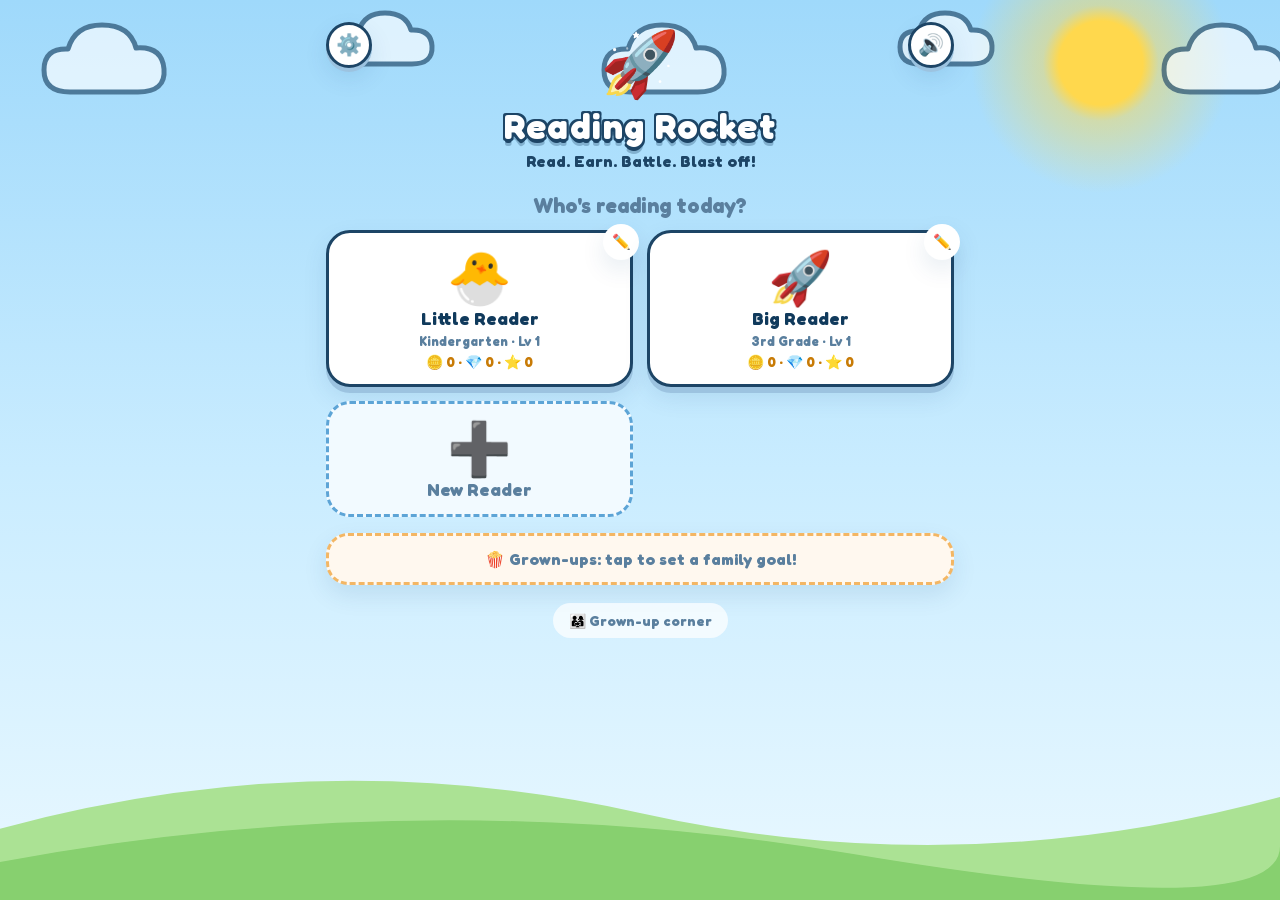
==== ios/ReadingRocket/www/index.html @ 7bce2852 "Add core functionality for user profiles, progress tracking, and service worker setup - Implemented " ====
<!doctype html>
<html lang="en">
<head>
  <meta charset="utf-8">
  <meta name="viewport" content="width=device-width, initial-scale=1, maximum-scale=1, user-scalable=no, viewport-fit=cover">
  <title>Reading Rocket — Learn to Read!</title>
  <meta name="description" content="A playful phonics game for kids: letter sounds, blending, word building, rhymes, sight words, and speed reading. Grades K–3.">
  <meta name="theme-color" content="#38bdf8">
  <link rel="manifest" href="manifest.webmanifest">
  <link rel="icon" href="icons/icon.svg" type="image/svg+xml">
  <link rel="apple-touch-icon" href="icons/apple-touch-icon.png">
  <meta name="apple-mobile-web-app-capable" content="yes">
  <meta name="mobile-web-app-capable" content="yes">
  <meta name="apple-mobile-web-app-status-bar-style" content="default">
  <meta name="apple-mobile-web-app-title" content="Reading Rocket">
  <link rel="preload" href="fonts/Fredoka.woff2" as="font" type="font/woff2" crossorigin>
  <link rel="stylesheet" href="css/styles.css">
</head>
<body>
  <div id="app"></div>
  <canvas id="confetti-canvas"></canvas>

  <script src="js/data.js"></script>
  <script src="js/audio.js"></script>
  <script src="js/confetti.js"></script>
  <script src="js/state.js"></script>
  <script src="js/progress.js"></script>
  <script src="js/games.js"></script>
  <script src="js/adventure.js"></script>
  <script src="js/app.js"></script>
</body>
</html>
---- ios/ReadingRocket/www/css/styles.css ----
/* Reading Rocket — playful, big-touch-target styles for little hands. */

:root {
  --sky: #38bdf8;
  --sky-soft: #e0f2fe;
  --ink: #103a5c;
  --ink-soft: #5a7f9e;
  --card: #ffffff;
  --amber: #f59e0b;
  --amber-deep: #c87b06;
  --good: #22c55e;
  --good-deep: #15803d;
  --bad: #ef4444;
  --line: #d6e9f8;
  --shadow: 0 10px 24px rgba(2, 72, 122, 0.10);
}

* { box-sizing: border-box; -webkit-tap-highlight-color: transparent; }
html, body { margin: 0; min-height: 100%; }

body {
  font-family: ui-rounded, "SF Pro Rounded", "Trebuchet MS", "Comic Sans MS", system-ui, sans-serif;
  color: var(--ink);
  background:
    radial-gradient(1100px 480px at 85% -10%, #fff3c4 0%, transparent 55%),
    radial-gradient(900px 420px at -10% 110%, #dbeafe 0%, transparent 55%),
    linear-gradient(#c2e8fd, #ecf8ff 55%, #f8fdff);
  background-attachment: fixed;
  touch-action: manipulation;
  user-select: none;
  -webkit-user-select: none;
}

#app {
  max-width: 660px;
  margin: 0 auto;
  padding: 16px 16px calc(28px + env(safe-area-inset-bottom));
  min-height: 100dvh;
}

#confetti-canvas {
  position: fixed;
  inset: 0;
  width: 100vw;
  height: 100vh;
  pointer-events: none;
  z-index: 40;
}

.screen { animation: rise 0.35s ease both; }
@keyframes rise { from { opacity: 0; transform: translateY(14px); } to { opacity: 1; transform: none; } }

h1 { font-size: 30px; margin: 8px 0; }
h2 { font-size: 21px; margin: 10px 0; }

/* ---------- Buttons ---------- */
.btn {
  display: inline-flex;
  align-items: center;
  justify-content: center;
  gap: 8px;
  border: 0;
  cursor: pointer;
  font: inherit;
  font-weight: 800;
  color: #fff;
  background: var(--amber);
  border-radius: 20px;
  padding: 13px 22px;
  font-size: 19px;
  box-shadow: 0 5px 0 var(--amber-deep), var(--shadow);
  transition: transform 0.06s, box-shadow 0.06s;
}
.btn:active { transform: translateY(4px); box-shadow: 0 1px 0 var(--amber-deep); }
.btn.ghost { background: #fff; color: var(--ink); box-shadow: 0 5px 0 #c7ddef, var(--shadow); }
.btn.ghost:active { box-shadow: 0 1px 0 #c7ddef; }
.btn.good { background: var(--good); box-shadow: 0 5px 0 var(--good-deep), var(--shadow); }
.btn.good:active { box-shadow: 0 1px 0 var(--good-deep); }
.btn.danger { background: var(--bad); box-shadow: 0 5px 0 #b91c1c, var(--shadow); }
.btn.big { font-size: 23px; padding: 17px 28px; border-radius: 26px; }

.iconbtn {
  border: 0;
  cursor: pointer;
  width: 46px;
  height: 46px;
  border-radius: 50%;
  background: #fff;
  font-size: 21px;
  font-weight: 800;
  color: var(--ink);
  box-shadow: 0 4px 0 #c7ddef, var(--shadow);
  flex: none;
}
.iconbtn:active { transform: translateY(3px); box-shadow: 0 1px 0 #c7ddef; }

/* ---------- Home ---------- */
.apphead { text-align: center; position: relative; padding-top: 8px; }
/* decorative only — the animation's transform paints it above the corner
   buttons, so it must never swallow their taps */
.apphead .logo { font-size: 64px; animation: floaty 3s ease-in-out infinite; pointer-events: none; }
.apphead h1 { margin: 2px 0 0; font-size: 36px; letter-spacing: 0.5px; }
.apphead .tagline { margin: 4px 0 0; color: var(--ink-soft); font-weight: 700; }
.apphead .iconbtn { position: absolute; top: 6px; right: 0; z-index: 1; }
@keyframes floaty { 0%, 100% { transform: translateY(0) rotate(-4deg); } 50% { transform: translateY(-10px) rotate(4deg); } }

.sectiontitle { text-align: center; margin-top: 22px; color: var(--ink-soft); }

.profilegrid { display: grid; grid-template-columns: repeat(2, 1fr); gap: 14px; margin-top: 12px; }
.profilecard { position: relative; }
.profilemain {
  width: 100%;
  border: 0;
  cursor: pointer;
  font: inherit;
  color: var(--ink);
  background: var(--card);
  border-radius: 24px;
  padding: 18px 12px 14px;
  display: flex;
  flex-direction: column;
  align-items: center;
  gap: 4px;
  box-shadow: 0 6px 0 #cde4f5, var(--shadow);
  transition: transform 0.06s;
}
.profilemain:active { transform: translateY(4px); box-shadow: 0 2px 0 #cde4f5; }
.profilecard.add .profilemain { background: #f2faff; border: 3px dashed #9fd3f4; box-shadow: none; color: var(--ink-soft); }
.pavatar { font-size: 52px; line-height: 1; }
.pavatar.small { font-size: 36px; }
.pname { font-weight: 800; font-size: 18px; }
.pgrade { font-size: 13px; color: var(--ink-soft); font-weight: 700; }
.pstars { font-size: 14px; font-weight: 800; color: var(--amber-deep); }
.pstars.small { font-size: 13px; }
.editbtn {
  position: absolute;
  top: -6px;
  right: -6px;
  border: 0;
  width: 36px;
  height: 36px;
  border-radius: 50%;
  background: #fff;
  cursor: pointer;
  font-size: 15px;
  box-shadow: var(--shadow);
}

/* ---------- Player home ---------- */
.playerbar { display: flex; align-items: center; gap: 12px; }
.playerid { flex: 1; display: flex; align-items: center; gap: 10px; }
.playerid .pname { font-size: 20px; }

.gradepick { display: flex; gap: 8px; justify-content: center; margin: 16px 0 6px; flex-wrap: wrap; }
.gradepill {
  border: 0;
  cursor: pointer;
  font: inherit;
  font-weight: 800;
  padding: 9px 18px;
  border-radius: 999px;
  background: #fff;
  color: var(--ink-soft);
  box-shadow: 0 3px 0 #cde4f5;
}
.gradepill.on { background: var(--ink); color: #fff; box-shadow: 0 3px 0 #06243d; }

.gamegrid { display: grid; grid-template-columns: repeat(2, 1fr); gap: 13px; margin-top: 14px; }
.gamecard {
  border: 0;
  cursor: pointer;
  font: inherit;
  color: var(--ink);
  background: var(--card);
  border-radius: 22px;
  padding: 16px 10px 12px;
  display: flex;
  flex-direction: column;
  align-items: center;
  gap: 3px;
  box-shadow: 0 6px 0 #cde4f5, var(--shadow);
  transition: transform 0.06s;
}
.gamecard:active { transform: translateY(4px); box-shadow: 0 2px 0 #cde4f5; }
.gicon { font-size: 42px; line-height: 1.1; }
.gtitle { font-weight: 800; font-size: 17px; }
.gdesc { font-size: 12.5px; color: var(--ink-soft); font-weight: 600; }
.mini-stars { font-size: 15px; letter-spacing: 2px; margin-top: 2px; }
.mini-star { color: #d8e7f3; }
.mini-star.on { color: var(--amber); }

.tiprow { display: flex; gap: 10px; align-items: flex-end; margin-top: 20px; }
.owl { font-size: 40px; animation: floaty 4s ease-in-out infinite; }
.bubble {
  background: #fff;
  border-radius: 16px;
  border-bottom-left-radius: 4px;
  padding: 10px 14px;
  box-shadow: var(--shadow);
  font-size: 14px;
  color: var(--ink-soft);
  font-weight: 600;
}
.bubble b { color: var(--ink); }

/* ---------- Game chrome ---------- */
.gamebar { display: flex; align-items: center; gap: 12px; margin-bottom: 8px; }
.gametitle { font-weight: 800; font-size: 19px; flex: 1; }
.dots { display: flex; gap: 5px; }
.dot { width: 11px; height: 11px; border-radius: 50%; background: #c9e5f9; transition: all 0.2s; }
.dot.now { outline: 3px solid #ffd66e; outline-offset: 1px; }
.dot.on { background: var(--amber); transform: scale(1.15); }

.gamearea { padding-top: 6px; }

.prompt { text-align: center; }
.prompt h2 { color: var(--ink); }
.speaker, .bigpic {
  border: 0;
  cursor: pointer;
  background: #fff;
  border-radius: 28px;
  box-shadow: 0 6px 0 #cde4f5, var(--shadow);
  padding: 14px 26px;
  font-size: 56px;
  line-height: 1.15;
  margin-top: 6px;
}
.speaker:active, .bigpic:active { transform: translateY(4px); box-shadow: 0 2px 0 #cde4f5; }
.bigpic { font-size: 76px; }
.promptword { font-size: 26px; font-weight: 800; margin-top: 6px; }

/* tiles */
.tiles { display: flex; gap: 10px; justify-content: center; flex-wrap: wrap; margin: 14px 0; }
.tile {
  border: 0;
  cursor: pointer;
  font: inherit;
  font-weight: 800;
  font-size: 32px;
  color: var(--ink);
  min-width: 64px;
  padding: 12px 14px;
  background: #fff;
  border-radius: 18px;
  box-shadow: 0 6px 0 #cde4f5, var(--shadow);
  transition: transform 0.08s, background 0.15s;
  text-transform: lowercase;
}
.tile:active { transform: translateY(4px); box-shadow: 0 2px 0 #cde4f5; }
.tile.lit { background: #fde68a; transform: scale(1.1); }
.tile.used { opacity: 0.25; }
.tile.wrong { animation: shake 0.4s; background: #fee2e2; }

/* answer choices */
.choices { display: grid; gap: 13px; margin-top: 16px; }
.choices.letters { grid-template-columns: repeat(3, 1fr); }
.choices.pics { grid-template-columns: repeat(3, 1fr); }
.choice {
  border: 0;
  cursor: pointer;
  font: inherit;
  color: var(--ink);
  background: #fff;
  border-radius: 22px;
  padding: 16px 8px;
  box-shadow: 0 6px 0 #cde4f5, var(--shadow);
  transition: transform 0.07s;
  display: flex;
  flex-direction: column;
  align-items: center;
  gap: 4px;
}
.choice:active { transform: translateY(4px); box-shadow: 0 2px 0 #cde4f5; }
.choice.letter { font-size: 38px; font-weight: 800; }
.choice.letter small { font-size: 20px; color: var(--ink-soft); font-weight: 700; }
.choice.pic { font-size: 58px; line-height: 1.1; }
.choice .pemoji { font-size: 52px; line-height: 1.1; }
.choice .plabel { font-size: 17px; font-weight: 800; }
.choice.correct { background: #dcfce7; outline: 4px solid var(--good); animation: pip 0.45s; }
.choice.wrong { animation: shake 0.4s; background: #fee2e2; opacity: 0.6; }
@keyframes shake { 0%, 100% { transform: translateX(0); } 25% { transform: translateX(-7px); } 75% { transform: translateX(7px); } }
@keyframes pip { 0% { transform: scale(1); } 40% { transform: scale(1.12); } 100% { transform: scale(1); } }

.reveal {
  text-align: center;
  font-size: 40px;
  font-weight: 800;
  letter-spacing: 3px;
  margin-top: 14px;
  color: var(--good-deep);
  animation: pip 0.5s;
}

/* word builder slots */
.slots { display: flex; gap: 10px; justify-content: center; flex-wrap: wrap; margin-top: 14px; }
.slot {
  min-width: 62px;
  height: 68px;
  padding: 0 8px;
  border: 3px dashed #93c5fd;
  border-radius: 16px;
  background: rgba(255, 255, 255, 0.6);
  display: flex;
  align-items: center;
  justify-content: center;
  font-size: 30px;
  font-weight: 800;
  text-transform: lowercase;
}
.slot.filled { border-style: solid; border-color: var(--good); background: #dcfce7; animation: pip 0.3s; }
.tiles.bank { margin-top: 22px; }

/* intro + speed reader */
.card.intro {
  background: #fff;
  border-radius: 26px;
  box-shadow: var(--shadow);
  text-align: center;
  padding: 26px 18px;
  margin-top: 10px;
}
.intro-emoji { font-size: 64px; }
.card.intro p { color: var(--ink-soft); font-weight: 600; margin: 8px 0; }
.introbtns { display: flex; flex-direction: column; gap: 12px; margin-top: 16px; align-items: center; }

.speedtop { display: flex; align-items: center; gap: 12px; justify-content: center; margin: 6px 0 10px; }
.clock, .timeleft { font-weight: 800; font-size: 22px; color: var(--ink-soft); min-width: 52px; }
.scorenum { font-weight: 800; font-size: 20px; color: var(--amber-deep); }
.timebar { flex: 1; max-width: 280px; height: 12px; background: #dbeefc; border-radius: 999px; overflow: hidden; }
.timebar i { display: block; height: 100%; background: linear-gradient(90deg, var(--good), #86efac); border-radius: 999px; transition: width 0.2s linear; }
.muted { color: var(--ink-soft); font-weight: 700; }

.flashcard {
  background: #fff;
  border-radius: 26px;
  box-shadow: var(--shadow);
  min-height: 180px;
  display: flex;
  align-items: center;
  justify-content: center;
  text-align: center;
  padding: 24px 20px;
  font-weight: 800;
  margin: 0 auto;
}
.flashcard.words { font-size: 58px; letter-spacing: 1px; }
.flashcard.sentences { font-size: 30px; line-height: 1.45; }
.flashcard.tappable { border: 0; cursor: pointer; font-family: inherit; color: var(--ink); width: 100%; }
.speedbtns { display: flex; gap: 12px; justify-content: center; margin-top: 20px; flex-wrap: wrap; }

/* ---------- Results ---------- */
.results { text-align: center; padding-top: 30px; }
.starsbig { font-size: 74px; letter-spacing: 6px; }
.star { color: #d8e7f3; display: inline-block; }
.star.earn { color: var(--amber); animation: starpop 0.6s both; }
@keyframes starpop {
  0% { transform: scale(0) rotate(-40deg); }
  60% { transform: scale(1.35) rotate(8deg); }
  100% { transform: scale(1) rotate(0); }
}
.resline { color: var(--ink-soft); font-weight: 700; font-size: 17px; margin: 6px 0; }
.wpm { font-size: 34px; font-weight: 800; color: var(--good-deep); margin: 10px 0; }
.wpm small { font-size: 16px; color: var(--ink-soft); }
.trickyrow { display: flex; gap: 8px; flex-wrap: wrap; justify-content: center; margin-top: 8px; }
.trickyword {
  border: 0;
  cursor: pointer;
  font: inherit;
  font-weight: 800;
  background: #fff;
  color: var(--ink);
  border-radius: 999px;
  padding: 9px 16px;
  box-shadow: 0 3px 0 #cde4f5, var(--shadow);
}
.resbtns { display: flex; flex-direction: column; gap: 12px; align-items: center; margin-top: 26px; }

/* ---------- Modal ---------- */
.overlay {
  position: fixed;
  inset: 0;
  background: rgba(8, 47, 73, 0.45);
  display: flex;
  align-items: center;
  justify-content: center;
  z-index: 50;
  padding: 16px;
}
.modal {
  background: #fff;
  border-radius: 26px;
  padding: 22px;
  max-width: 430px;
  width: 100%;
  max-height: 88dvh;
  overflow-y: auto;
  box-shadow: 0 24px 60px rgba(2, 40, 70, 0.35);
}
.modal h2 { margin-top: 0; }
.mlabel { display: block; font-weight: 800; font-size: 14px; color: var(--ink-soft); margin: 14px 0 6px; }
.minput {
  width: 100%;
  font: inherit;
  font-weight: 700;
  font-size: 19px;
  padding: 12px 14px;
  border: 3px solid var(--line);
  border-radius: 16px;
  outline: none;
  color: var(--ink);
}
.minput:focus { border-color: var(--sky); }
.avatargrid { display: grid; grid-template-columns: repeat(8, 1fr); gap: 6px; }
.avatarbtn {
  border: 0;
  cursor: pointer;
  background: #f1f8fe;
  font-size: 24px;
  border-radius: 12px;
  padding: 6px 0;
  border: 3px solid transparent;
}
.avatarbtn.on { border-color: var(--amber); background: #fff7e0; }
.modalgrades { justify-content: flex-start; }
.modalgrades .gradepill { font-size: 14px; padding: 8px 12px; }
.modalbtns { display: flex; gap: 10px; margin-top: 20px; flex-wrap: wrap; }

/* ============================================================
   ADVENTURE: coins, hero, shop, map, boss battles
   ============================================================ */

.coinpill {
  font-weight: 800;
  font-size: 17px;
  background: #fff7e0;
  border: 2px solid #fcd34d;
  color: var(--amber-deep);
  border-radius: 999px;
  padding: 7px 13px;
  white-space: nowrap;
}
.coinwin { font-size: 30px; font-weight: 800; color: var(--amber-deep); margin: 8px 0; animation: pip 0.5s; }
.shake { animation: shake 0.4s; }

.pillrow { display: inline-flex; gap: 6px; }
.coinpill.gem { background: #f3e8ff; border-color: #c4b5fd; color: #7c3aed; }
.gemwin { font-size: 26px; font-weight: 800; color: #7c3aed; animation: pip 0.5s; }
.gemhint { color: #8b5cf6; font-weight: 700; font-size: 14px; margin: 2px 0; }
.streakline { color: #ea580c; font-weight: 800; font-size: 17px; margin: 4px 0; }

.shopcard.legendary {
  background: linear-gradient(160deg, #faf5ff, #ede9fe);
  border: 3px solid #c4b5fd;
}
.shopcard.legendary .shopstat { color: #7c3aed; }
.btn.gembtn { background: #8b5cf6; box-shadow: 0 5px 0 #6d28d9, var(--shadow); }
.btn.gembtn:active { box-shadow: 0 1px 0 #6d28d9; }

.battlefield.quake { animation: quake 0.45s; }
@keyframes quake {
  0%, 100% { transform: translate(0, 0) rotate(0); }
  20% { transform: translate(-7px, 3px) rotate(-1deg); }
  40% { transform: translate(6px, -4px) rotate(1deg); }
  60% { transform: translate(-5px, 2px) rotate(-0.6deg); }
  80% { transform: translate(4px, -2px) rotate(0.6deg); }
}

.apphead .settingsbtn { position: absolute; top: 6px; left: 0; right: auto; }
.vselect { appearance: auto; -webkit-appearance: menulist; }
.settip { margin-top: 14px; font-size: 13px; }
.trybtn { margin-top: 12px; }

/* hero card */
.herocard {
  display: flex;
  align-items: center;
  gap: 12px;
  background: var(--card);
  border-radius: 22px;
  padding: 12px 14px;
  margin-top: 14px;
  box-shadow: 0 6px 0 #cde4f5, var(--shadow);
}
.heroemoji { font-size: 52px; line-height: 1; }
.heromid { flex: 1; min-width: 0; }
.herostats { font-weight: 800; font-size: 15px; }
.herogear { display: flex; flex-wrap: wrap; gap: 5px; margin-top: 5px; }
.gearchip {
  font-size: 12px;
  font-weight: 700;
  background: var(--sky-soft);
  color: var(--ink);
  border-radius: 999px;
  padding: 3px 9px;
}
.gearchip.none { background: #fef9c3; color: #92400e; }
.shopgo { font-size: 14px; padding: 8px 14px; line-height: 1.2; }

/* adventure stage card */
.advcard {
  background: linear-gradient(135deg, var(--s1, #fef3c7), var(--s2, #bbf7d0));
  border-radius: 22px;
  padding: 14px;
  margin-top: 12px;
  box-shadow: var(--shadow);
  border: 3px solid rgba(255, 255, 255, 0.7);
}
.advcard.champ { background: linear-gradient(135deg, #fde68a, #fbbf24); }
.advtop { display: flex; align-items: center; gap: 12px; }
.stageemoji { font-size: 44px; line-height: 1; }
.advname { font-weight: 800; font-size: 18px; }
.advboss { font-weight: 700; font-size: 13.5px; color: rgba(16, 58, 92, 0.75); }
.stageprogress { display: flex; align-items: center; gap: 10px; margin-top: 10px; }
.stageprogress .timebar { background: rgba(255, 255, 255, 0.75); }
.advbtns { display: flex; align-items: center; gap: 10px; margin-top: 12px; flex-wrap: wrap; }
.advhint { font-weight: 700; font-size: 14px; color: rgba(16, 58, 92, 0.8); flex: 1; }
.advnote { color: var(--ink-soft); font-weight: 700; font-size: 15px; margin: 10px 0 0; }
.trainhead { display: flex; align-items: baseline; gap: 8px; margin: 18px 0 2px; }
.trainhead small { color: var(--ink-soft); font-size: 13px; }

.fightbtn { background: var(--bad); box-shadow: 0 5px 0 #b91c1c, var(--shadow); }
.fightbtn:active { box-shadow: 0 1px 0 #b91c1c; }
.pulse { animation: pulse 1.1s ease-in-out infinite; }
@keyframes pulse { 0%, 100% { transform: scale(1); } 50% { transform: scale(1.05); } }

/* ---------- shop ---------- */
.shoptabs { display: flex; gap: 7px; margin: 10px 0 14px; flex-wrap: wrap; }
.shoptab {
  border: 0;
  cursor: pointer;
  font: inherit;
  font-weight: 800;
  font-size: 14px;
  padding: 9px 14px;
  border-radius: 999px;
  background: #fff;
  color: var(--ink-soft);
  box-shadow: 0 3px 0 #cde4f5;
}
.shoptab.on { background: var(--ink); color: #fff; box-shadow: 0 3px 0 #06243d; }
.shopgrid { display: grid; grid-template-columns: repeat(2, 1fr); gap: 12px; }
.shopcard {
  background: #fff;
  border-radius: 20px;
  padding: 14px 10px 12px;
  text-align: center;
  box-shadow: 0 5px 0 #cde4f5, var(--shadow);
  display: flex;
  flex-direction: column;
  align-items: center;
  gap: 3px;
}
.shopcard.equipped { outline: 4px solid var(--good); }
.shopemoji { font-size: 46px; line-height: 1.1; }
.shopname { font-weight: 800; font-size: 16px; }
.shopstat { font-weight: 800; font-size: 13px; color: var(--amber-deep); }
.shopblurb { font-size: 12px; color: var(--ink-soft); font-weight: 600; min-height: 2.2em; }
.shopbtn { font-size: 16px; padding: 9px 16px; margin-top: 4px; }
.shophint { text-align: center; color: var(--ink-soft); font-weight: 700; font-size: 13.5px; }

/* ---------- map ---------- */
.champbanner {
  text-align: center;
  font-weight: 800;
  font-size: 22px;
  background: linear-gradient(135deg, #fde68a, #fbbf24);
  border-radius: 20px;
  padding: 16px;
  margin: 8px 0 4px;
  box-shadow: var(--shadow);
}
.champbanner small { font-size: 14px; font-weight: 700; color: rgba(16, 58, 92, 0.8); }
.mappath { display: flex; flex-direction: column; gap: 12px; margin-top: 12px; }
.stagecard {
  background: linear-gradient(135deg, var(--s1), var(--s2));
  border-radius: 20px;
  padding: 13px 14px;
  box-shadow: var(--shadow);
  border: 3px solid rgba(255, 255, 255, 0.7);
}
.stagecard.locked { filter: grayscale(0.85) opacity(0.6); }
.stagecard.current { outline: 4px solid var(--amber); }
.stagetop { display: flex; align-items: center; gap: 12px; }
.stageinfo { flex: 1; }
.stagename { font-weight: 800; font-size: 17px; }
.stageboss { font-weight: 700; font-size: 13.5px; color: rgba(16, 58, 92, 0.75); }
.stagebadge { font-size: 30px; }
.stagecard .fightbtn, .stagecard .rematchbtn { margin-top: 10px; }

/* ---------- battle ---------- */
.battle .gamebar { margin-bottom: 4px; }
.battlefield {
  position: relative;
  display: flex;
  align-items: stretch;
  justify-content: space-between;
  gap: 6px;
  background: linear-gradient(135deg, var(--s1), var(--s2));
  border-radius: 24px;
  border: 3px solid rgba(255, 255, 255, 0.7);
  box-shadow: var(--shadow);
  padding: 16px 10px 12px;
  min-height: 170px;
}
.fighter { position: relative; flex: 1; text-align: center; display: flex; flex-direction: column; align-items: center; justify-content: flex-end; gap: 4px; }
.femoji { font-size: 64px; line-height: 1.1; transition: transform 0.15s; }
.bossmoji { animation: bob 2.4s ease-in-out infinite; font-size: 72px; }
@keyframes bob { 0%, 100% { transform: translateY(0); } 50% { transform: translateY(-8px); } }
.fgear { font-size: 20px; min-height: 24px; }
.fname { font-weight: 800; font-size: 14px; }
.hearts { font-size: 17px; letter-spacing: 1px; min-height: 22px; }
.vsflash { font-size: 30px; align-self: center; animation: pulse 1.4s infinite; }
.hpbar { width: 90%; max-width: 150px; height: 13px; background: rgba(255, 255, 255, 0.8); border-radius: 999px; overflow: hidden; }
.hpbar i { display: block; height: 100%; background: linear-gradient(90deg, #ef4444, #f97316); border-radius: 999px; transition: width 0.35s; }

.femoji.lunge { transform: translateX(34px) rotate(10deg) scale(1.12); }
.femoji.lungeback { transform: translateX(-34px) rotate(-10deg) scale(1.12); }
.femoji.hit { animation: hitflash 0.5s; }
@keyframes hitflash {
  0%, 100% { filter: none; transform: none; }
  30% { filter: sepia(1) saturate(6) hue-rotate(-50deg); transform: translateX(-6px) rotate(-8deg); }
  60% { transform: translateX(5px) rotate(6deg); }
}
.femoji.defeated { animation: defeated 1s forwards; }
@keyframes defeated {
  40% { transform: rotate(20deg) translateY(6px); }
  100% { transform: rotate(110deg) translateY(46px); opacity: 0.15; }
}
.dmgfloat {
  position: absolute;
  top: 4px;
  left: 50%;
  transform: translateX(-50%);
  font-size: 24px;
  font-weight: 800;
  color: #b91c1c;
  text-shadow: 0 2px 0 #fff;
  animation: dmgup 0.9s forwards;
  pointer-events: none;
  white-space: nowrap;
}
.dmgfloat.crit { color: #d97706; font-size: 28px; }
@keyframes dmgup { from { opacity: 1; transform: translate(-50%, 0) scale(1); } to { opacity: 0; transform: translate(-50%, -42px) scale(1.25); } }

.battleq { margin-top: 12px; }
.bq { text-align: center; }
.bqprompt h3 { margin: 8px 0; font-size: 19px; }
.bigpic.small { font-size: 54px; padding: 8px 18px; }
.tiles.small .tile { font-size: 24px; min-width: 50px; padding: 9px 11px; }
.tiles.small { margin: 4px 0; }
.choices.words { grid-template-columns: repeat(3, 1fr); }
.wordchoice { font-size: 24px; font-weight: 800; padding: 20px 8px; text-transform: lowercase; }
.bosstaunt { font-size: 19px; font-weight: 800; color: var(--ink); }
.winpanel h2, .losepanel h2 { margin: 6px 0; }

/* ---------- story books ---------- */
.bookshelf { display: grid; grid-template-columns: repeat(2, 1fr); gap: 13px; margin-top: 10px; }
.bookcard {
  border: 0;
  cursor: pointer;
  font: inherit;
  color: var(--ink);
  background: linear-gradient(170deg, #fff, #f3faff);
  border-radius: 22px;
  padding: 18px 10px 14px;
  display: flex;
  flex-direction: column;
  align-items: center;
  gap: 5px;
  box-shadow: 0 6px 0 #cde4f5, var(--shadow);
  transition: transform 0.06s;
}
.bookcard:active { transform: translateY(4px); box-shadow: 0 2px 0 #cde4f5; }
.bookcover { font-size: 52px; line-height: 1.1; }
.booktitle { font-weight: 800; font-size: 16.5px; }
.bookmeta { font-size: 12.5px; color: var(--ink-soft); font-weight: 700; }

.bookpage {
  background: #fff;
  border-radius: 26px;
  box-shadow: var(--shadow);
  padding: 24px 18px;
  margin-top: 8px;
  min-height: 320px;
  display: flex;
  flex-direction: column;
  align-items: center;
  justify-content: center;
  gap: 18px;
  text-align: center;
}
.bookart { font-size: 64px; line-height: 1.2; }
.booktext { font-size: 27px; line-height: 1.75; font-weight: 700; margin: 0; max-width: 34ch; }
.word {
  border: 0;
  background: none;
  font: inherit;
  color: var(--ink);
  cursor: pointer;
  padding: 1px 3px;
  border-radius: 8px;
  border-bottom: 3px dotted #b9d9f1;
}
.word.plain { border-bottom: 0; cursor: default; }
.word.lit { background: #fde68a; border-bottom-color: transparent; }
.bookctrl { display: flex; gap: 10px; align-items: center; justify-content: center; margin-top: 16px; flex-wrap: wrap; }

/* ---------- chest & gift ---------- */
.chestbtn {
  border: 0;
  cursor: pointer;
  background: #fff;
  font: inherit;
  border-radius: 22px;
  box-shadow: 0 6px 0 #cde4f5, var(--shadow);
  padding: 10px 22px;
  font-size: 40px;
  display: inline-flex;
  align-items: center;
  gap: 10px;
  margin: 6px 0;
  animation: wiggle 1.6s ease-in-out infinite;
}
.chestbtn:active { transform: translateY(4px); box-shadow: 0 2px 0 #cde4f5; }
.chesthint { font-size: 15px; font-weight: 800; color: var(--ink-soft); }
.chestwin { animation: pip 0.5s; }
@keyframes wiggle { 0%, 100% { transform: rotate(0); } 6% { transform: rotate(-5deg); } 12% { transform: rotate(5deg); } 18% { transform: rotate(0); } }
.giftmodal { text-align: center; }
.giftbox {
  border: 0;
  background: none;
  cursor: pointer;
  font-size: 92px;
  line-height: 1.1;
  animation: wiggle 1.4s ease-in-out infinite;
}

/* ---------- Small screens ---------- */
@media (max-width: 420px) {
  .femoji { font-size: 50px; }
  .bossmoji { font-size: 58px; }
  .wordchoice { font-size: 19px; }
  .herostats { font-size: 13px; }
  .shopgrid { gap: 9px; }
  .booktext { font-size: 22px; }
  .bookart { font-size: 52px; }
  .bookpage { min-height: 260px; }
  .choices.pics, .choices.letters { gap: 10px; }
  .choice.pic { font-size: 46px; }
  .choice .pemoji { font-size: 40px; }
  .flashcard.words { font-size: 44px; }
  .flashcard.sentences { font-size: 24px; }
  .avatargrid { grid-template-columns: repeat(6, 1fr); }
  .apphead h1 { font-size: 30px; }
}

/* ============================================================
   CARTOON SKIN — chunky font, ink outlines, sticker cards,
   animated sky with clouds and hills
   ============================================================ */

@font-face {
  font-family: 'Fredoka';
  src: url('../fonts/Fredoka.woff2') format('woff2');
  font-weight: 300 700;
  font-display: swap;
}

:root {
  --outline: #1d4566;
  --edge: #9cc3e0;
}

body {
  font-family: 'Fredoka', ui-rounded, 'SF Pro Rounded', 'Trebuchet MS', 'Comic Sans MS', system-ui, sans-serif;
  font-weight: 500;
  background:
    radial-gradient(circle at 86% 7%, #ffd84d 0 42px, rgba(255, 216, 77, 0.45) 58px, rgba(255, 216, 77, 0) 130px),
    linear-gradient(#9fd9fb, #c9ecff 52%, #e9f8ff);
  background-attachment: fixed;
}

/* rolling hills pinned to the bottom of the screen */
body::before {
  content: '';
  position: fixed;
  left: 0; right: 0; bottom: 0;
  height: 190px;
  z-index: 0;
  pointer-events: none;
  background: url("data:image/svg+xml,<svg xmlns='http://www.w3.org/2000/svg' viewBox='0 0 1440 240' preserveAspectRatio='none'><path d='M0 150 Q360 40 720 130 T1440 110 V240 H0 Z' fill='%23abe294'/><path d='M0 192 Q480 92 960 182 T1440 172 V240 H0 Z' fill='%2387d06f'/></svg>") bottom / 100% 100% no-repeat;
}

/* outlined clouds drifting across the sky */
body::after {
  content: '';
  position: fixed;
  left: 0; right: 0; top: 0;
  height: 170px;
  z-index: 0;
  pointer-events: none;
  opacity: 0.65;
  background: url("data:image/svg+xml,<svg xmlns='http://www.w3.org/2000/svg' width='560' height='160' viewBox='0 0 560 160'><g stroke='%231d4566' stroke-width='5' stroke-linejoin='round' fill='%23ffffff'><path d='M70 92 q-26 0 -26-22 q0-22 24-21 q7-24 34-24 q28 0 34 23 q26-2 28 21 q2 23-26 23 Z'/><path d='M360 64 q-20 0 -20-17 q0-17 19-16 q5-18 26-18 q21 0 26 17 q20-1 21 16 q1 18-20 18 Z'/></g></svg>") repeat-x;
  background-size: 560px 160px;
  animation: clouddrift 80s linear infinite;
}
@keyframes clouddrift { from { background-position-x: 0; } to { background-position-x: -560px; } }

#app { position: relative; z-index: 1; }

/* comic-book title */
.apphead h1 {
  font-weight: 700;
  color: #fff;
  letter-spacing: 1.5px;
  text-shadow:
    -2px -2px 0 var(--outline), 2px -2px 0 var(--outline),
    -2px 2px 0 var(--outline), 2px 2px 0 var(--outline),
    0 4px 0 var(--outline), 0 7px 0 rgba(29, 69, 102, 0.3);
}
.apphead .tagline { color: var(--outline); }

/* ink outlines on everything tappable or card-like */
.iconbtn, .profilemain, .gamecard, .bookcard, .shopcard, .herocard,
.speaker, .bigpic, .tile, .choice, .gradepill, .shoptab,
.trickyword, .chestbtn, .flashcard, .bookpage, .card.intro, .modal, .bubble {
  border: 3px solid var(--outline);
}
.btn {
  border: 3px solid rgba(0, 0, 0, 0.22);
  background-image: linear-gradient(180deg, rgba(255, 255, 255, 0.32), rgba(255, 255, 255, 0) 45%);
}
.btn.ghost { border-color: var(--outline); background-image: none; }
.profilecard.add .profilemain { border: 3px dashed #5da4d6; box-shadow: none; }
.slot { border-width: 3px; }
.minput { border-width: 3px; }

/* comic bottom edges (press states keep working) */
.iconbtn { box-shadow: 0 4px 0 var(--edge), var(--shadow); }
.iconbtn:active { box-shadow: 0 1px 0 var(--edge); }
.profilemain, .gamecard, .bookcard, .herocard { box-shadow: 0 6px 0 var(--edge), var(--shadow); }
.profilemain:active, .gamecard:active, .bookcard:active { box-shadow: 0 2px 0 var(--edge); }
.speaker, .bigpic, .tile, .choice { box-shadow: 0 6px 0 var(--edge), var(--shadow); }
.speaker:active, .bigpic:active, .tile:active, .choice:active { box-shadow: 0 2px 0 var(--edge); }
.shopcard { box-shadow: 0 5px 0 var(--edge), var(--shadow); }
.gradepill, .shoptab { box-shadow: 0 3px 0 var(--edge); }
.gradepill.on, .shoptab.on { border-color: var(--outline); box-shadow: 0 3px 0 #06243d; }
.trickyword, .chestbtn { box-shadow: 0 4px 0 var(--edge), var(--shadow); }

/* sticker edges for the colorful gradient cards */
.advcard, .stagecard, .battlefield, .champbanner {
  border: 3px solid #fff;
  box-shadow: 0 0 0 3px var(--outline), 0 10px 22px rgba(29, 69, 102, 0.22);
}
.stagecard.current {
  outline: none;
  border-color: #ffd66e;
  box-shadow: 0 0 0 3px var(--outline), 0 10px 22px rgba(29, 69, 102, 0.25);
}

/* playful sticker tilts */
.gamecard:nth-child(odd), .bookcard:nth-child(odd) { transform: rotate(-1.1deg); }
.gamecard:nth-child(even), .bookcard:nth-child(even) { transform: rotate(1.1deg); }
.shopcard:nth-child(odd) { transform: rotate(-0.8deg); }
.shopcard:nth-child(even) { transform: rotate(0.8deg); }
.gamecard:active, .bookcard:active { transform: rotate(0deg) translateY(4px) scale(0.98); }

/* bobbing icons */
.gicon, .bookcover { display: inline-block; animation: bob2 2.8s ease-in-out infinite; }
.gamecard:nth-child(even) .gicon, .bookcard:nth-child(even) .bookcover { animation-delay: 0.7s; }
@keyframes bob2 {
  0%, 100% { transform: translateY(0) rotate(-2deg); }
  50% { transform: translateY(-5px) rotate(2deg); }
}

/* outlined progress dots */
.dot { width: 13px; height: 13px; border: 2.5px solid var(--outline); background: #fff; }
.dot.on { background: var(--amber); }

/* owl speech bubble gets a comic tail */
.owl { font-size: 52px; }
.bubble::before {
  content: '';
  position: absolute;
  left: -13px; bottom: 11px;
  border: 10px solid transparent;
  border-right-color: var(--outline);
}
.bubble::after {
  content: '';
  position: absolute;
  left: -7px; bottom: 14px;
  border: 7px solid transparent;
  border-right-color: #fff;
}

/* outlined meters */
.timebar, .hpbar { border: 2.5px solid var(--outline); background: #fff; }

/* results stars pop like stickers */
.starsbig .star.earn {
  text-shadow:
    -3px -3px 0 #fff, 3px -3px 0 #fff, -3px 3px 0 #fff, 3px 3px 0 #fff,
    0 6px 0 rgba(29, 69, 102, 0.3);
}

@media (prefers-reduced-motion: reduce) {
  body::after, .gicon, .bookcover, .logo, .owl, .bossmoji, .pulse, .chestbtn, .giftbox, .vsflash {
    animation: none !important;
  }
}

/* ============================================================
   PROGRESSION: XP bar, journey meter, quests, badges, ceremony,
   family goal, grown-up corner
   ============================================================ */

/* XP bar */
.xprow { display: flex; align-items: center; gap: 9px; margin: 10px 2px 0; }
.xplv { font-weight: 700; font-size: 14px; color: var(--outline); white-space: nowrap; }
.timebar.xbar { flex: 1; height: 12px; }
.timebar.xbar i { background: linear-gradient(90deg, #8b5cf6, #c4b5fd); }
.xptitle { font-weight: 700; font-size: 12.5px; color: var(--ink-soft); white-space: nowrap; }

/* journey meter */
.journeycard {
  display: block;
  width: 100%;
  cursor: pointer;
  font: inherit;
  color: var(--ink);
  text-align: left;
  background: linear-gradient(135deg, #ede9fe, #dbeafe);
  border: 3px solid #fff;
  box-shadow: 0 0 0 3px var(--outline), 0 10px 22px rgba(29, 69, 102, 0.2);
  border-radius: 22px;
  padding: 13px 14px;
  margin-top: 12px;
}
.jtop { display: flex; justify-content: space-between; align-items: baseline; font-weight: 700; font-size: 16px; }
.jtop b { font-size: 20px; }
.timebar.jbar { height: 16px; margin-top: 8px; }
.timebar.jbar i { background: linear-gradient(90deg, #f59e0b, #fbbf24); }
.jhint { font-size: 12.5px; font-weight: 600; color: var(--ink-soft); margin-top: 7px; }
.jready { font-size: 15px; font-weight: 700; color: #b45309; margin-top: 8px; animation: pulse 1.1s infinite; }
.journeycard.ready { background: linear-gradient(135deg, #fef3c7, #fde68a); }

/* quests */
.questcard {
  background: #fff;
  border: 3px solid var(--outline);
  border-radius: 22px;
  padding: 12px 14px;
  margin-top: 12px;
  box-shadow: 0 5px 0 var(--edge), var(--shadow);
}
.questhead { font-weight: 700; font-size: 16px; margin-bottom: 7px; display: flex; justify-content: space-between; flex-wrap: wrap; gap: 4px; }
.qbonus { color: #7c3aed; font-size: 13.5px; }
.questrow { display: flex; align-items: center; gap: 9px; padding: 5px 0; font-weight: 600; font-size: 14.5px; }
.questrow.done .qname { text-decoration: line-through; color: var(--ink-soft); }
.qicon { font-size: 19px; width: 26px; text-align: center; }
.qname { flex: 1; }
.qprog { font-weight: 700; color: var(--amber-deep); font-size: 13.5px; white-space: nowrap; }

/* journey modal rows */
.jrow { display: flex; align-items: center; gap: 9px; margin: 9px 0; }
.jlabel { width: 110px; font-weight: 700; font-size: 14px; }
.timebar.jminibar { flex: 1; height: 12px; }
.jnum { font-weight: 700; font-size: 13px; color: var(--ink-soft); min-width: 64px; text-align: right; }
.jexplain { font-size: 13px; color: var(--ink-soft); font-weight: 600; background: var(--sky-soft); border-radius: 12px; padding: 9px 12px; }

/* results extras */
.xpwin { font-size: 16px; font-weight: 700; color: #7c3aed; }
.levelup { font-size: 24px; font-weight: 700; color: #7c3aed; animation: pip 0.5s; margin: 4px 0; }
.questdone { font-weight: 700; color: var(--good-deep); margin: 3px 0; font-size: 15px; }
.masteredrow { display: flex; gap: 6px; flex-wrap: wrap; justify-content: center; align-items: center; font-weight: 700; font-size: 14px; margin: 6px 0; }
.masterychip { background: #fef3c7; border: 2.5px solid var(--amber); border-radius: 999px; padding: 4px 12px; font-weight: 700; }

/* combo float */
.combofloat {
  position: absolute;
  left: 50%;
  top: 90px;
  transform: translateX(-50%);
  font-size: 26px;
  font-weight: 700;
  color: #ea580c;
  text-shadow: -2px 0 0 #fff, 2px 0 0 #fff, 0 -2px 0 #fff, 0 2px 0 #fff;
  animation: dmgup 1s forwards;
  pointer-events: none;
  z-index: 5;
}
.gamearea { position: relative; }

/* boss low-hp tension */
.hpbar.lowhp { animation: pulse 0.6s infinite; border-color: #b91c1c; }
.hpbar.lowhp i { background: #ef4444; }

/* ceremony */
.ceremony { text-align: center; padding-top: 40px; }
.cermortar { font-size: 110px; line-height: 1.1; animation: floaty 2.5s ease-in-out infinite; }
.ceremony h1 { font-size: 38px; color: #fff; text-shadow: -2px -2px 0 var(--outline), 2px -2px 0 var(--outline), -2px 2px 0 var(--outline), 2px 2px 0 var(--outline), 0 4px 0 var(--outline); letter-spacing: 1px; }
.cerline { font-weight: 600; font-size: 17px; color: var(--ink); margin: 8px 0; }

/* badges */
.badgegrid { display: grid; grid-template-columns: repeat(3, 1fr); gap: 11px; margin-top: 12px; }
.badgecard {
  background: #fff;
  border: 3px solid var(--outline);
  border-radius: 18px;
  padding: 12px 6px 10px;
  text-align: center;
  display: flex;
  flex-direction: column;
  align-items: center;
  gap: 3px;
  box-shadow: 0 4px 0 var(--edge), var(--shadow);
}
.badgecard.locked { filter: grayscale(1) opacity(0.55); }
.badgeemoji { font-size: 34px; line-height: 1.1; }
.badgename { font-weight: 700; font-size: 13px; }
.badgehint { font-size: 11px; color: var(--ink-soft); font-weight: 600; }

/* family goal */
.familycard {
  display: block;
  width: 100%;
  margin-top: 16px;
  background: linear-gradient(135deg, #fff7ed, #ffedd5);
  border: 3px solid #fff;
  box-shadow: 0 0 0 3px var(--outline), 0 10px 22px rgba(29, 69, 102, 0.2);
  border-radius: 22px;
  padding: 13px 14px;
  font: inherit;
  color: var(--ink);
  text-align: left;
}
.familycard.empty { cursor: pointer; text-align: center; font-weight: 700; color: var(--ink-soft); border-style: dashed; border-color: #f3b664; background: #fff8ef; box-shadow: var(--shadow); }
.familycard.done { background: linear-gradient(135deg, #fde68a, #fbbf24); }
.famtop { font-weight: 700; font-size: 16px; }
.timebar.fambar { height: 14px; margin-top: 8px; }
.timebar.fambar i { background: linear-gradient(90deg, #f97316, #fb923c); }
.famnum { font-weight: 700; font-size: 13.5px; color: var(--ink-soft); margin-top: 6px; }
.parentrow { text-align: center; margin-top: 18px; }
.parentlink {
  border: 0;
  cursor: pointer;
  font: inherit;
  font-weight: 700;
  font-size: 14px;
  color: var(--ink-soft);
  background: rgba(255, 255, 255, 0.7);
  border-radius: 999px;
  padding: 9px 16px;
}

/* grown-up corner */
.parentcard {
  background: #fff;
  border: 3px solid var(--outline);
  border-radius: 22px;
  padding: 14px;
  margin-top: 12px;
  box-shadow: 0 5px 0 var(--edge), var(--shadow);
}
.ptop { display: flex; gap: 10px; align-items: center; font-size: 15px; }
.pstatsrow { font-size: 13.5px; font-weight: 600; color: var(--ink); margin-top: 8px; }
.troublerow { display: flex; gap: 6px; flex-wrap: wrap; align-items: center; margin-top: 8px; font-size: 13px; }
.famh { margin: 0 0 4px; }
.gateinput { text-align: center; font-size: 24px; }

/* hero card buttons */
.herobtns { display: flex; flex-direction: column; gap: 7px; }
.herobtns .shopgo { font-size: 12.5px; padding: 7px 12px; }

@media (max-width: 420px) {
  .badgegrid { grid-template-columns: repeat(2, 1fr); }
  .jlabel { width: 88px; font-size: 13px; }
  .xptitle { display: none; }
}

/* ============================================================
   KIDS UX PASS: pet buddy, PLAY button, rocket journey,
   stickers, celebration sequence, stage skies
   ============================================================ */

/* pet buddy */
#petbuddy {
  position: fixed;
  left: 12px;
  bottom: 12px;
  font-size: 44px;
  line-height: 1;
  z-index: 30;
  pointer-events: none;
  filter: drop-shadow(0 3px 2px rgba(29, 69, 102, 0.3));
  animation: petidle 3s ease-in-out infinite;
}
@keyframes petidle { 0%, 100% { transform: translateY(0); } 50% { transform: translateY(-4px); } }
#petbuddy.petjump { animation: petjump 0.5s; }
@keyframes petjump { 0%, 100% { transform: translateY(0); } 40% { transform: translateY(-22px) rotate(-8deg); } 70% { transform: translateY(0) scale(1.1, 0.9); } }
#petbuddy.petsad { animation: petsad 0.6s; }
@keyframes petsad { 0%, 100% { transform: rotate(0); } 30% { transform: rotate(-14deg) translateY(4px); } 60% { transform: rotate(10deg) translateY(4px); } }
#petbuddy.petparty { animation: petparty 0.9s; }
@keyframes petparty { 0%, 100% { transform: rotate(0) scale(1); } 25% { transform: rotate(-15deg) scale(1.25) translateY(-14px); } 50% { transform: rotate(15deg) scale(1.25) translateY(-18px); } 75% { transform: rotate(-10deg) scale(1.15) translateY(-8px); } }

/* the one big PLAY button */
.playbig {
  display: block;
  width: 100%;
  margin-top: 12px;
  border: 3px solid rgba(0, 0, 0, 0.25);
  cursor: pointer;
  font: inherit;
  font-weight: 700;
  font-size: 32px;
  letter-spacing: 2px;
  color: #fff;
  text-shadow: 0 2px 0 rgba(0, 0, 0, 0.25);
  background: linear-gradient(135deg, #fb923c, #ef4444 55%, #ec4899);
  background-image: linear-gradient(180deg, rgba(255, 255, 255, 0.3), rgba(255, 255, 255, 0) 45%), linear-gradient(135deg, #fb923c, #ef4444 55%, #ec4899);
  border-radius: 28px;
  padding: 18px;
  box-shadow: 0 7px 0 #b91c1c, 0 14px 26px rgba(29, 69, 102, 0.25);
  animation: pulse 1.6s ease-in-out infinite;
}
.playbig:active { transform: translateY(5px) scale(0.98); box-shadow: 0 2px 0 #b91c1c; animation: none; }

/* icon stat chips */
.statchips { display: flex; gap: 6px; flex-wrap: wrap; }
.statchip {
  font-weight: 700;
  font-size: 14px;
  background: var(--sky-soft);
  border: 2px solid var(--outline);
  border-radius: 999px;
  padding: 3px 10px;
}

/* rocket journey track */
.jtrack {
  position: relative;
  height: 40px;
  margin-top: 10px;
  background: linear-gradient(90deg, #bfe3fb, #c7d4f7 60%, #2c3a6e);
  border: 2.5px solid var(--outline);
  border-radius: 999px;
}
.jtrail {
  position: absolute;
  left: 0; top: 0; bottom: 0;
  background: linear-gradient(90deg, rgba(251, 191, 36, 0.55), rgba(251, 146, 60, 0.55));
  border-radius: 999px;
  max-width: 100%;
}
.jtick { position: absolute; top: 50%; transform: translate(-50%, -50%); font-size: 17px; opacity: 0.85; }
.jmoon { position: absolute; right: 6px; top: 50%; transform: translateY(-50%); font-size: 24px; }
.jrocket {
  position: absolute;
  top: 50%;
  transform: translate(-55%, -50%) rotate(45deg);
  font-size: 26px;
  transition: left 0.6s ease;
  filter: drop-shadow(0 2px 2px rgba(29, 69, 102, 0.4));
}

/* quest meters */
.qdots { display: inline-flex; gap: 4px; margin-left: 8px; vertical-align: middle; }
.qdot { width: 11px; height: 11px; border-radius: 50%; background: #fff; border: 2px solid var(--outline); display: inline-block; }
.qdot.on { background: var(--good); }
.qmini { display: inline-block; width: 64px; height: 10px; background: #fff; border: 2px solid var(--outline); border-radius: 999px; margin-left: 8px; overflow: hidden; vertical-align: middle; }
.qmini i { display: block; height: 100%; background: var(--good); }

/* celebration sequence reveals */
.seq { opacity: 0; transform: translateY(8px); transition: opacity 0.35s, transform 0.35s; display: inline-block; }
.seq.show { opacity: 1; transform: none; }
div.seq, p.seq { display: block; }

/* sticker pack + reveal */
.stickpack {
  border: 3px solid var(--outline);
  cursor: pointer;
  font: inherit;
  background: linear-gradient(150deg, #fdf4ff, #f5d0fe);
  border-radius: 20px;
  padding: 12px 22px;
  font-size: 40px;
  display: inline-flex;
  align-items: center;
  gap: 12px;
  box-shadow: 0 5px 0 var(--edge), var(--shadow);
  animation: wiggle 1.3s ease-in-out infinite;
  margin: 8px 0;
}
.packlabel { font-size: 16px; font-weight: 700; color: var(--ink); }
.stickreveal { display: flex; flex-direction: column; align-items: center; gap: 4px; margin: 8px 0; }
.bigsticker { font-size: 74px; line-height: 1.15; animation: starpop 0.6s both; filter: drop-shadow(0 4px 3px rgba(29, 69, 102, 0.3)); }
.bigsticker.shinybig { animation: starpop 0.6s both, shinypulse 1.4s ease-in-out infinite 0.6s; }
@keyframes shinypulse { 0%, 100% { filter: drop-shadow(0 0 6px #fbbf24); } 50% { filter: drop-shadow(0 0 18px #f59e0b); } }
.sticklabel { font-weight: 700; color: var(--ink); }

/* sticker album */
.packhead { margin: 16px 0 8px; font-size: 18px; }
.stickgrid { display: grid; grid-template-columns: repeat(6, 1fr); gap: 8px; }
.stickslot {
  aspect-ratio: 1;
  display: flex;
  align-items: center;
  justify-content: center;
  font-size: 30px;
  background: #fff;
  border: 3px dashed #b9d9f1;
  border-radius: 14px;
  opacity: 0.55;
}
.stickslot.own { border: 3px solid var(--outline); opacity: 1; box-shadow: 0 3px 0 var(--edge); }
.stickslot.shiny { background: linear-gradient(150deg, #fef9c3, #fde68a); animation: shinypulse 1.8s ease-in-out infinite; }
.stuffrow { display: flex; gap: 10px; align-items: center; flex-wrap: wrap; }
.gearchip.equippedchip { background: #dcfce7; border: 2px solid var(--good); }
.stuffgear { margin-bottom: 4px; }

/* battle hearts pop */
.hearts.heartpop { animation: pip 0.5s; }

/* stage-tinted skies (top sky color follows the adventure) */
body.stage-0 { background: radial-gradient(circle at 86% 7%, #ffd84d 0 42px, rgba(255,216,77,.45) 58px, rgba(255,216,77,0) 130px), linear-gradient(#b5e3b0, #d7f3d2 52%, #ecfbe9); }
body.stage-1 { background: radial-gradient(circle at 86% 7%, #ffd84d 0 42px, rgba(255,216,77,.45) 58px, rgba(255,216,77,0) 130px), linear-gradient(#9bd9b4, #c6ecd4 52%, #e8f8ee); }
body.stage-2 { background: radial-gradient(circle at 86% 7%, #ffd84d 0 42px, rgba(255,216,77,.45) 58px, rgba(255,216,77,0) 130px), linear-gradient(#b4bdf2, #d4dafa 52%, #eef0fe); }
body.stage-3 { background: radial-gradient(circle at 86% 7%, #ffb84d 0 42px, rgba(255,170,77,.5) 58px, rgba(255,170,77,0) 130px), linear-gradient(#f6c197, #fbdcc0 52%, #fef2e6); }
body.stage-4 { background: radial-gradient(circle at 86% 7%, #ffd84d 0 42px, rgba(255,216,77,.4) 58px, rgba(255,216,77,0) 130px), linear-gradient(#b3c4dd, #d3def0 52%, #edf2fa); }
body.stage-5 { background: radial-gradient(circle at 86% 7%, #ffd84d 0 42px, rgba(255,216,77,.4) 58px, rgba(255,216,77,0) 130px), linear-gradient(#9ddef0, #c8eef8 52%, #e9f9fd); }
body.stage-6 { background: radial-gradient(circle at 86% 7%, #e8e6f0 0 42px, rgba(220,220,240,.5) 58px, rgba(220,220,240,0) 130px), linear-gradient(#b7bdda, #d4d8ec 52%, #eef0f9); }
body.stage-7 { background: radial-gradient(circle at 86% 7%, #d8c6f7 0 42px, rgba(196,165,247,.45) 58px, rgba(196,165,247,0) 130px), linear-gradient(#c2aef0, #ddd0f8 52%, #f2edfd); }
body[class^="stage-"] { background-attachment: fixed; }

/* color-coded game icons */
.gamecard .gicon {
  width: 66px;
  height: 66px;
  display: flex;
  align-items: center;
  justify-content: center;
  border-radius: 50%;
  background: var(--gc, var(--sky-soft));
}
.gamecard[data-game="books"]  { --gc: #ede9fe; }
.gamecard[data-game="sounds"] { --gc: #fef3c7; }
.gamecard[data-game="blend"]  { --gc: #dcfce7; }
.gamecard[data-game="build"]  { --gc: #fee2e2; }
.gamecard[data-game="rhyme"]  { --gc: #fce7f3; }
.gamecard[data-game="sight"]  { --gc: #e0f2fe; }
.gamecard[data-game="flash"]  { --gc: #fef9c3; }

@media (max-width: 420px) {
  .stickgrid { grid-template-columns: repeat(4, 1fr); }
  .playbig { font-size: 26px; }
  #petbuddy { font-size: 36px; }
}
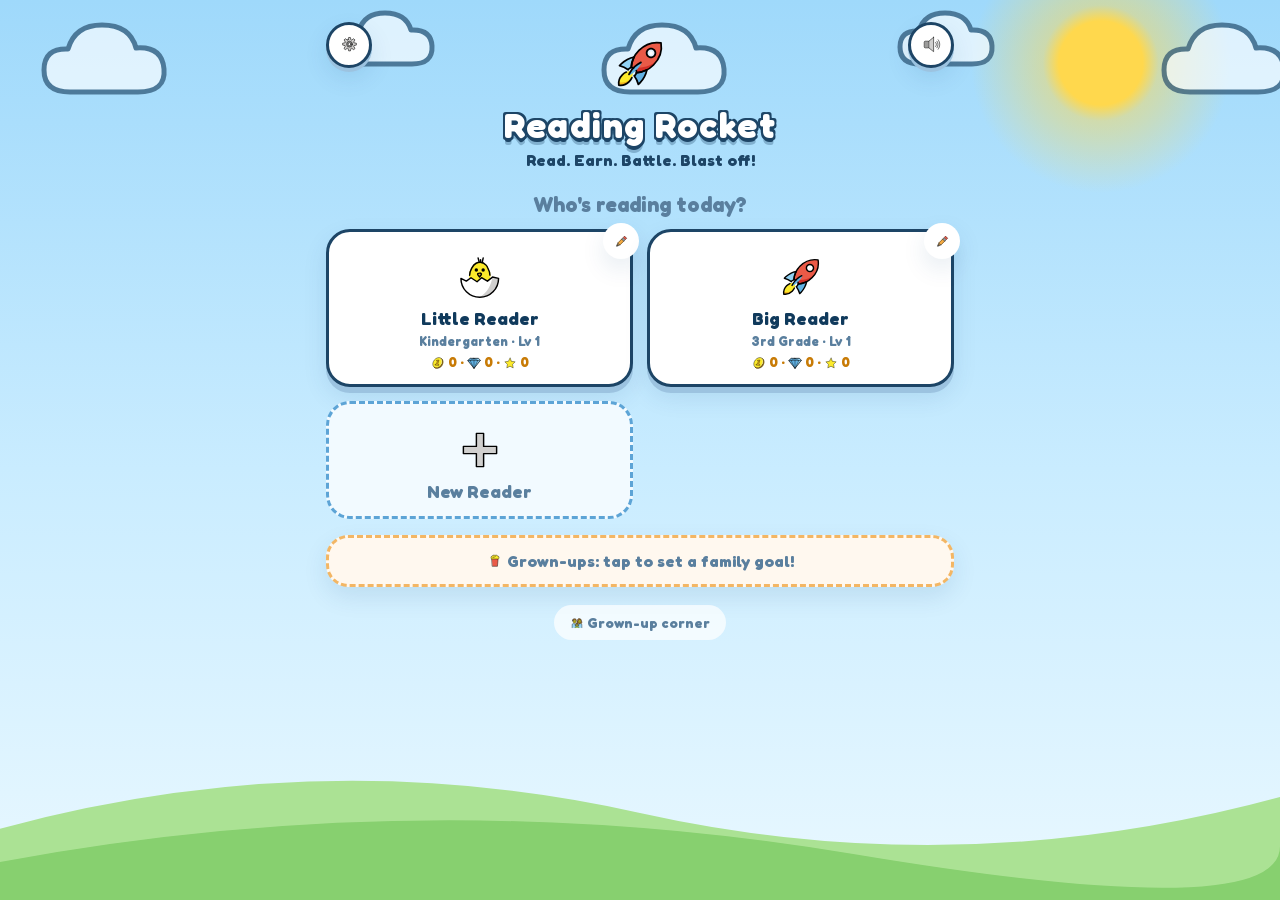
==== commit a57da407: "Add OpenMoji image support for emojis - Introduced img.js to handle emoji rendering with OpenMoji il" ====
--- a/ios/ReadingRocket/www/index.html
+++ b/ios/ReadingRocket/www/index.html
@@ -25,6 +25,8 @@
   <script src="js/confetti.js"></script>
   <script src="js/state.js"></script>
   <script src="js/progress.js"></script>
+  <script src="js/imgmap.js"></script>
+  <script src="js/img.js"></script>
   <script src="js/games.js"></script>
   <script src="js/adventure.js"></script>
   <script src="js/app.js"></script>
--- a/ios/ReadingRocket/www/css/styles.css
+++ b/ios/ReadingRocket/www/css/styles.css
@@ -1257,3 +1257,112 @@
   .playbig { font-size: 26px; }
   #petbuddy { font-size: 36px; }
 }
+
+/* ============================================================
+   ILLUSTRATED IMAGES (OpenMoji) — replace system emoji app-wide.
+   Sized to the surrounding font-size (1em) so every old emoji slot
+   keeps its dimensions; pointer-transparent so taps pass through.
+   ============================================================ */
+.emj {
+  width: 1em;
+  height: 1em;
+  display: inline-block;
+  vertical-align: -0.16em;
+  object-fit: contain;
+  pointer-events: none;
+  -webkit-user-select: none;
+  user-select: none;
+}
+.txtemj { pointer-events: none; }
+/* big picture slots get a touch of breathing room between multi-emoji art */
+.bookart .emj { margin: 0 2px; }
+.fgear .emj, .herogear .emj { vertical-align: -0.18em; }
+
+/* ============================================================
+   DIFFICULTY + COMBAT TEETH
+   ============================================================ */
+.emj-done { pointer-events: none; }
+
+/* per-question countdown bar (Challenge/Expert) */
+.qtimer {
+  height: 14px;
+  margin: 4px auto 10px;
+  max-width: 460px;
+  background: #fff;
+  border: 2.5px solid var(--outline);
+  border-radius: 999px;
+  overflow: hidden;
+}
+.qtimer i {
+  display: block;
+  height: 100%;
+  width: 100%;
+  background: linear-gradient(90deg, #22c55e, #eab308 60%, #ef4444);
+  border-radius: 999px;
+}
+.qtimer.enraged { border-color: #b91c1c; animation: pulse 0.5s infinite; }
+.qtimer.enraged i { background: #ef4444; }
+
+.difftag {
+  font-weight: 800;
+  font-size: 15px;
+  color: var(--ink);
+  background: var(--sky-soft);
+  border: 2.5px solid var(--outline);
+  border-radius: 999px;
+  padding: 5px 14px;
+  display: inline-block;
+  margin: 4px 0;
+}
+
+/* combo float on the hero side */
+.dmgfloat.combo {
+  color: #ea580c;
+  font-size: 22px;
+  left: 50%;
+}
+
+/* enraged boss */
+.femoji.enraged { animation: enrage 0.6s ease-in-out infinite; }
+@keyframes enrage {
+  0%, 100% { filter: none; transform: scale(1); }
+  50% { filter: sepia(1) saturate(8) hue-rotate(-30deg) brightness(1.1); transform: scale(1.08); }
+}
+
+/* difficulty chip + picker */
+.diffchip {
+  display: inline-flex;
+  align-items: center;
+  gap: 4px;
+  font-weight: 800;
+  font-size: 13px;
+  border: 2.5px solid var(--outline);
+  border-radius: 999px;
+  padding: 3px 11px;
+  background: #fff;
+}
+.diff-chill     { background: #dcfce7; }
+.diff-normal    { background: #e0f2fe; }
+.diff-challenge { background: #fef3c7; }
+.diff-expert    { background: #fee2e2; }
+.diffrow { display: flex; gap: 7px; flex-wrap: wrap; }
+.diffopt {
+  border: 2.5px solid var(--outline);
+  cursor: pointer;
+  font: inherit;
+  font-weight: 800;
+  font-size: 14px;
+  padding: 8px 12px;
+  border-radius: 14px;
+  background: #fff;
+  color: var(--ink);
+  box-shadow: 0 3px 0 var(--edge);
+}
+.diffopt.on { background: var(--ink); color: #fff; box-shadow: 0 3px 0 #06243d; }
+.difftoast {
+  font-size: 21px;
+  font-weight: 800;
+  color: #b45309;
+  margin: 6px 0;
+  animation: pip 0.5s;
+}
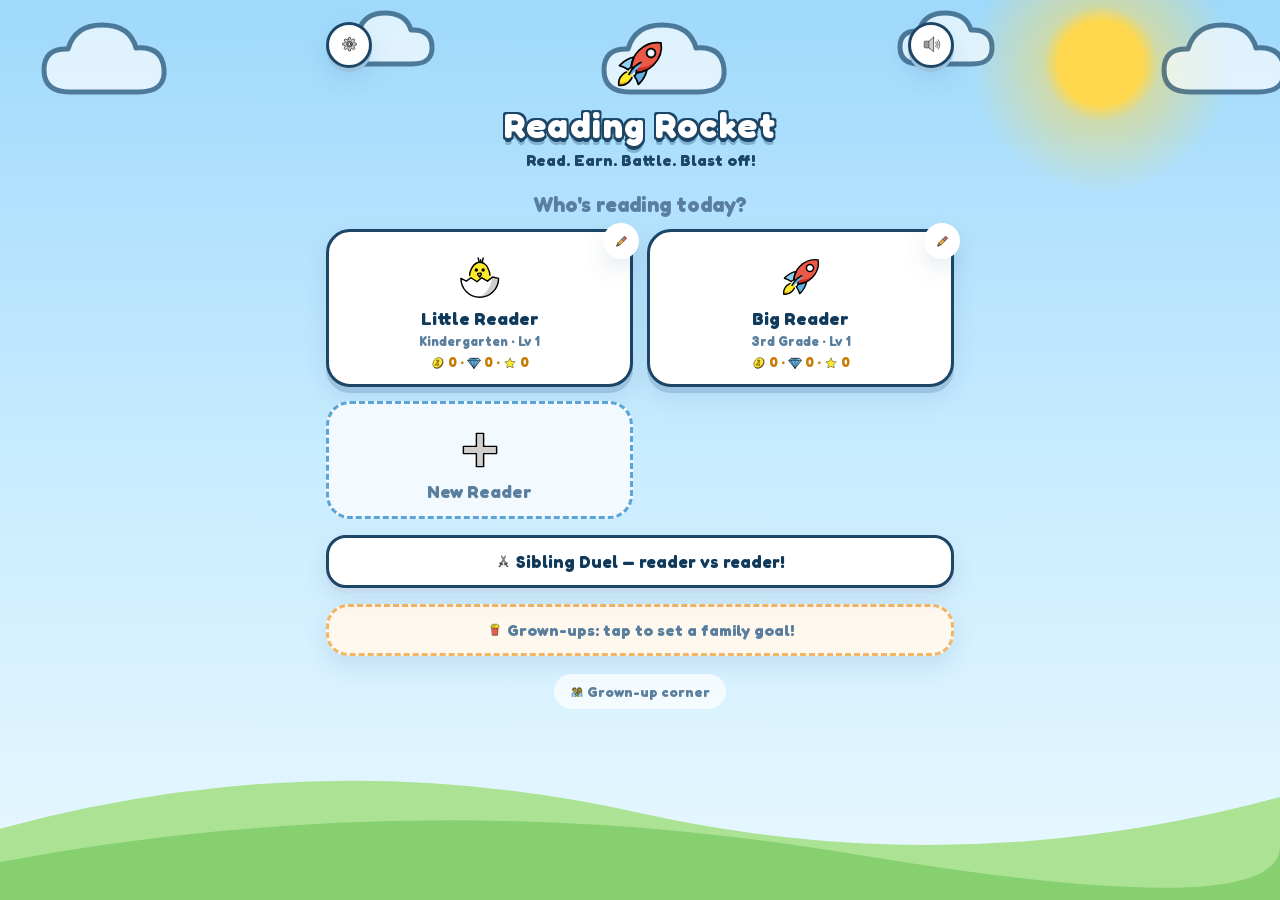
==== commit 525ce076: "Major feature expansion: visuals, new games, pet growth, story campaign, voice, duel Phase 1 — Visua" ====
--- a/ios/ReadingRocket/www/index.html
+++ b/ios/ReadingRocket/www/index.html
@@ -4,8 +4,8 @@
   <meta charset="utf-8">
   <meta name="viewport" content="width=device-width, initial-scale=1, maximum-scale=1, user-scalable=no, viewport-fit=cover">
   <title>Reading Rocket — Learn to Read!</title>
-  <meta name="description" content="A playful phonics game for kids: letter sounds, blending, word building, rhymes, sight words, and speed reading. Grades K–3.">
-  <meta name="theme-color" content="#38bdf8">
+  <meta name="description" content="A playful phonics game for kids: letter sounds, blending, word building, rhymes, sight words, and speed reading. Grades K–5.">
+  <meta name="theme-color" content="#9fd9fb">
   <link rel="manifest" href="manifest.webmanifest">
   <link rel="icon" href="icons/icon.svg" type="image/svg+xml">
   <link rel="apple-touch-icon" href="icons/apple-touch-icon.png">
@@ -22,6 +22,7 @@
 
   <script src="js/data.js"></script>
   <script src="js/audio.js"></script>
+  <script src="js/voice.js"></script>
   <script src="js/confetti.js"></script>
   <script src="js/state.js"></script>
   <script src="js/progress.js"></script>
@@ -29,6 +30,9 @@
   <script src="js/img.js"></script>
   <script src="js/games.js"></script>
   <script src="js/adventure.js"></script>
+  <script src="js/base.js"></script>
+  <script src="js/story.js"></script>
+  <script src="js/duel.js"></script>
   <script src="js/app.js"></script>
 </body>
 </html>
--- a/ios/ReadingRocket/www/css/styles.css
+++ b/ios/ReadingRocket/www/css/styles.css
@@ -21,11 +21,6 @@
 body {
   font-family: ui-rounded, "SF Pro Rounded", "Trebuchet MS", "Comic Sans MS", system-ui, sans-serif;
   color: var(--ink);
-  background:
-    radial-gradient(1100px 480px at 85% -10%, #fff3c4 0%, transparent 55%),
-    radial-gradient(900px 420px at -10% 110%, #dbeafe 0%, transparent 55%),
-    linear-gradient(#c2e8fd, #ecf8ff 55%, #f8fdff);
-  background-attachment: fixed;
   touch-action: manipulation;
   user-select: none;
   -webkit-user-select: none;
@@ -62,7 +57,7 @@
   border: 0;
   cursor: pointer;
   font: inherit;
-  font-weight: 800;
+  font-weight: 700;
   color: #fff;
   background: var(--amber);
   border-radius: 20px;
@@ -87,7 +82,7 @@
   border-radius: 50%;
   background: #fff;
   font-size: 21px;
-  font-weight: 800;
+  font-weight: 700;
   color: var(--ink);
   box-shadow: 0 4px 0 #c7ddef, var(--shadow);
   flex: none;
@@ -128,9 +123,9 @@
 .profilecard.add .profilemain { background: #f2faff; border: 3px dashed #9fd3f4; box-shadow: none; color: var(--ink-soft); }
 .pavatar { font-size: 52px; line-height: 1; }
 .pavatar.small { font-size: 36px; }
-.pname { font-weight: 800; font-size: 18px; }
+.pname { font-weight: 700; font-size: 18px; }
 .pgrade { font-size: 13px; color: var(--ink-soft); font-weight: 700; }
-.pstars { font-size: 14px; font-weight: 800; color: var(--amber-deep); }
+.pstars { font-size: 14px; font-weight: 700; color: var(--amber-deep); }
 .pstars.small { font-size: 13px; }
 .editbtn {
   position: absolute;
@@ -156,7 +151,7 @@
   border: 0;
   cursor: pointer;
   font: inherit;
-  font-weight: 800;
+  font-weight: 700;
   padding: 9px 18px;
   border-radius: 999px;
   background: #fff;
@@ -183,7 +178,7 @@
 }
 .gamecard:active { transform: translateY(4px); box-shadow: 0 2px 0 #cde4f5; }
 .gicon { font-size: 42px; line-height: 1.1; }
-.gtitle { font-weight: 800; font-size: 17px; }
+.gtitle { font-weight: 700; font-size: 17px; }
 .gdesc { font-size: 12.5px; color: var(--ink-soft); font-weight: 600; }
 .mini-stars { font-size: 15px; letter-spacing: 2px; margin-top: 2px; }
 .mini-star { color: #d8e7f3; }
@@ -205,7 +200,7 @@
 
 /* ---------- Game chrome ---------- */
 .gamebar { display: flex; align-items: center; gap: 12px; margin-bottom: 8px; }
-.gametitle { font-weight: 800; font-size: 19px; flex: 1; }
+.gametitle { font-weight: 700; font-size: 19px; flex: 1; }
 .dots { display: flex; gap: 5px; }
 .dot { width: 11px; height: 11px; border-radius: 50%; background: #c9e5f9; transition: all 0.2s; }
 .dot.now { outline: 3px solid #ffd66e; outline-offset: 1px; }
@@ -228,7 +223,7 @@
 }
 .speaker:active, .bigpic:active { transform: translateY(4px); box-shadow: 0 2px 0 #cde4f5; }
 .bigpic { font-size: 76px; }
-.promptword { font-size: 26px; font-weight: 800; margin-top: 6px; }
+.promptword { font-size: 26px; font-weight: 700; margin-top: 6px; }
 
 /* tiles */
 .tiles { display: flex; gap: 10px; justify-content: center; flex-wrap: wrap; margin: 14px 0; }
@@ -236,7 +231,7 @@
   border: 0;
   cursor: pointer;
   font: inherit;
-  font-weight: 800;
+  font-weight: 700;
   font-size: 32px;
   color: var(--ink);
   min-width: 64px;
@@ -272,11 +267,11 @@
   gap: 4px;
 }
 .choice:active { transform: translateY(4px); box-shadow: 0 2px 0 #cde4f5; }
-.choice.letter { font-size: 38px; font-weight: 800; }
+.choice.letter { font-size: 38px; font-weight: 700; }
 .choice.letter small { font-size: 20px; color: var(--ink-soft); font-weight: 700; }
 .choice.pic { font-size: 58px; line-height: 1.1; }
 .choice .pemoji { font-size: 52px; line-height: 1.1; }
-.choice .plabel { font-size: 17px; font-weight: 800; }
+.choice .plabel { font-size: 17px; font-weight: 700; }
 .choice.correct { background: #dcfce7; outline: 4px solid var(--good); animation: pip 0.45s; }
 .choice.wrong { animation: shake 0.4s; background: #fee2e2; opacity: 0.6; }
 @keyframes shake { 0%, 100% { transform: translateX(0); } 25% { transform: translateX(-7px); } 75% { transform: translateX(7px); } }
@@ -285,7 +280,7 @@
 .reveal {
   text-align: center;
   font-size: 40px;
-  font-weight: 800;
+  font-weight: 700;
   letter-spacing: 3px;
   margin-top: 14px;
   color: var(--good-deep);
@@ -305,7 +300,7 @@
   align-items: center;
   justify-content: center;
   font-size: 30px;
-  font-weight: 800;
+  font-weight: 700;
   text-transform: lowercase;
 }
 .slot.filled { border-style: solid; border-color: var(--good); background: #dcfce7; animation: pip 0.3s; }
@@ -325,8 +320,8 @@
 .introbtns { display: flex; flex-direction: column; gap: 12px; margin-top: 16px; align-items: center; }
 
 .speedtop { display: flex; align-items: center; gap: 12px; justify-content: center; margin: 6px 0 10px; }
-.clock, .timeleft { font-weight: 800; font-size: 22px; color: var(--ink-soft); min-width: 52px; }
-.scorenum { font-weight: 800; font-size: 20px; color: var(--amber-deep); }
+.clock, .timeleft { font-weight: 700; font-size: 22px; color: var(--ink-soft); min-width: 52px; }
+.scorenum { font-weight: 700; font-size: 20px; color: var(--amber-deep); }
 .timebar { flex: 1; max-width: 280px; height: 12px; background: #dbeefc; border-radius: 999px; overflow: hidden; }
 .timebar i { display: block; height: 100%; background: linear-gradient(90deg, var(--good), #86efac); border-radius: 999px; transition: width 0.2s linear; }
 .muted { color: var(--ink-soft); font-weight: 700; }
@@ -341,7 +336,7 @@
   justify-content: center;
   text-align: center;
   padding: 24px 20px;
-  font-weight: 800;
+  font-weight: 700;
   margin: 0 auto;
 }
 .flashcard.words { font-size: 58px; letter-spacing: 1px; }
@@ -360,14 +355,14 @@
   100% { transform: scale(1) rotate(0); }
 }
 .resline { color: var(--ink-soft); font-weight: 700; font-size: 17px; margin: 6px 0; }
-.wpm { font-size: 34px; font-weight: 800; color: var(--good-deep); margin: 10px 0; }
+.wpm { font-size: 34px; font-weight: 700; color: var(--good-deep); margin: 10px 0; }
 .wpm small { font-size: 16px; color: var(--ink-soft); }
 .trickyrow { display: flex; gap: 8px; flex-wrap: wrap; justify-content: center; margin-top: 8px; }
 .trickyword {
   border: 0;
   cursor: pointer;
   font: inherit;
-  font-weight: 800;
+  font-weight: 700;
   background: #fff;
   color: var(--ink);
   border-radius: 999px;
@@ -398,7 +393,7 @@
   box-shadow: 0 24px 60px rgba(2, 40, 70, 0.35);
 }
 .modal h2 { margin-top: 0; }
-.mlabel { display: block; font-weight: 800; font-size: 14px; color: var(--ink-soft); margin: 14px 0 6px; }
+.mlabel { display: block; font-weight: 700; font-size: 14px; color: var(--ink-soft); margin: 14px 0 6px; }
 .minput {
   width: 100%;
   font: inherit;
@@ -431,7 +426,7 @@
    ============================================================ */
 
 .coinpill {
-  font-weight: 800;
+  font-weight: 700;
   font-size: 17px;
   background: #fff7e0;
   border: 2px solid #fcd34d;
@@ -440,14 +435,14 @@
   padding: 7px 13px;
   white-space: nowrap;
 }
-.coinwin { font-size: 30px; font-weight: 800; color: var(--amber-deep); margin: 8px 0; animation: pip 0.5s; }
+.coinwin { font-size: 30px; font-weight: 700; color: var(--amber-deep); margin: 8px 0; animation: pip 0.5s; }
 .shake { animation: shake 0.4s; }
 
 .pillrow { display: inline-flex; gap: 6px; }
 .coinpill.gem { background: #f3e8ff; border-color: #c4b5fd; color: #7c3aed; }
-.gemwin { font-size: 26px; font-weight: 800; color: #7c3aed; animation: pip 0.5s; }
+.gemwin { font-size: 26px; font-weight: 700; color: #7c3aed; animation: pip 0.5s; }
 .gemhint { color: #8b5cf6; font-weight: 700; font-size: 14px; margin: 2px 0; }
-.streakline { color: #ea580c; font-weight: 800; font-size: 17px; margin: 4px 0; }
+.streakline { color: #ea580c; font-weight: 700; font-size: 17px; margin: 4px 0; }
 
 .shopcard.legendary {
   background: linear-gradient(160deg, #faf5ff, #ede9fe);
@@ -484,7 +479,7 @@
 }
 .heroemoji { font-size: 52px; line-height: 1; }
 .heromid { flex: 1; min-width: 0; }
-.herostats { font-weight: 800; font-size: 15px; }
+.herostats { font-weight: 700; font-size: 15px; }
 .herogear { display: flex; flex-wrap: wrap; gap: 5px; margin-top: 5px; }
 .gearchip {
   font-size: 12px;
@@ -509,7 +504,7 @@
 .advcard.champ { background: linear-gradient(135deg, #fde68a, #fbbf24); }
 .advtop { display: flex; align-items: center; gap: 12px; }
 .stageemoji { font-size: 44px; line-height: 1; }
-.advname { font-weight: 800; font-size: 18px; }
+.advname { font-weight: 700; font-size: 18px; }
 .advboss { font-weight: 700; font-size: 13.5px; color: rgba(16, 58, 92, 0.75); }
 .stageprogress { display: flex; align-items: center; gap: 10px; margin-top: 10px; }
 .stageprogress .timebar { background: rgba(255, 255, 255, 0.75); }
@@ -530,7 +525,7 @@
   border: 0;
   cursor: pointer;
   font: inherit;
-  font-weight: 800;
+  font-weight: 700;
   font-size: 14px;
   padding: 9px 14px;
   border-radius: 999px;
@@ -553,8 +548,8 @@
 }
 .shopcard.equipped { outline: 4px solid var(--good); }
 .shopemoji { font-size: 46px; line-height: 1.1; }
-.shopname { font-weight: 800; font-size: 16px; }
-.shopstat { font-weight: 800; font-size: 13px; color: var(--amber-deep); }
+.shopname { font-weight: 700; font-size: 16px; }
+.shopstat { font-weight: 700; font-size: 13px; color: var(--amber-deep); }
 .shopblurb { font-size: 12px; color: var(--ink-soft); font-weight: 600; min-height: 2.2em; }
 .shopbtn { font-size: 16px; padding: 9px 16px; margin-top: 4px; }
 .shophint { text-align: center; color: var(--ink-soft); font-weight: 700; font-size: 13.5px; }
@@ -562,7 +557,7 @@
 /* ---------- map ---------- */
 .champbanner {
   text-align: center;
-  font-weight: 800;
+  font-weight: 700;
   font-size: 22px;
   background: linear-gradient(135deg, #fde68a, #fbbf24);
   border-radius: 20px;
@@ -583,7 +578,7 @@
 .stagecard.current { outline: 4px solid var(--amber); }
 .stagetop { display: flex; align-items: center; gap: 12px; }
 .stageinfo { flex: 1; }
-.stagename { font-weight: 800; font-size: 17px; }
+.stagename { font-weight: 700; font-size: 17px; }
 .stageboss { font-weight: 700; font-size: 13.5px; color: rgba(16, 58, 92, 0.75); }
 .stagebadge { font-size: 30px; }
 .stagecard .fightbtn, .stagecard .rematchbtn { margin-top: 10px; }
@@ -608,7 +603,7 @@
 .bossmoji { animation: bob 2.4s ease-in-out infinite; font-size: 72px; }
 @keyframes bob { 0%, 100% { transform: translateY(0); } 50% { transform: translateY(-8px); } }
 .fgear { font-size: 20px; min-height: 24px; }
-.fname { font-weight: 800; font-size: 14px; }
+.fname { font-weight: 700; font-size: 14px; }
 .hearts { font-size: 17px; letter-spacing: 1px; min-height: 22px; }
 .vsflash { font-size: 30px; align-self: center; animation: pulse 1.4s infinite; }
 .hpbar { width: 90%; max-width: 150px; height: 13px; background: rgba(255, 255, 255, 0.8); border-radius: 999px; overflow: hidden; }
@@ -633,7 +628,7 @@
   left: 50%;
   transform: translateX(-50%);
   font-size: 24px;
-  font-weight: 800;
+  font-weight: 700;
   color: #b91c1c;
   text-shadow: 0 2px 0 #fff;
   animation: dmgup 0.9s forwards;
@@ -650,8 +645,8 @@
 .tiles.small .tile { font-size: 24px; min-width: 50px; padding: 9px 11px; }
 .tiles.small { margin: 4px 0; }
 .choices.words { grid-template-columns: repeat(3, 1fr); }
-.wordchoice { font-size: 24px; font-weight: 800; padding: 20px 8px; text-transform: lowercase; }
-.bosstaunt { font-size: 19px; font-weight: 800; color: var(--ink); }
+.wordchoice { font-size: 24px; font-weight: 700; padding: 20px 8px; text-transform: lowercase; }
+.bosstaunt { font-size: 19px; font-weight: 700; color: var(--ink); }
 .winpanel h2, .losepanel h2 { margin: 6px 0; }
 
 /* ---------- story books ---------- */
@@ -673,7 +668,7 @@
 }
 .bookcard:active { transform: translateY(4px); box-shadow: 0 2px 0 #cde4f5; }
 .bookcover { font-size: 52px; line-height: 1.1; }
-.booktitle { font-weight: 800; font-size: 16.5px; }
+.booktitle { font-weight: 700; font-size: 16.5px; }
 .bookmeta { font-size: 12.5px; color: var(--ink-soft); font-weight: 700; }
 
 .bookpage {
@@ -723,7 +718,7 @@
   animation: wiggle 1.6s ease-in-out infinite;
 }
 .chestbtn:active { transform: translateY(4px); box-shadow: 0 2px 0 #cde4f5; }
-.chesthint { font-size: 15px; font-weight: 800; color: var(--ink-soft); }
+.chesthint { font-size: 15px; font-weight: 700; color: var(--ink-soft); }
 .chestwin { animation: pip 0.5s; }
 @keyframes wiggle { 0%, 100% { transform: rotate(0); } 6% { transform: rotate(-5deg); } 12% { transform: rotate(5deg); } 18% { transform: rotate(0); } }
 .giftmodal { text-align: center; }
@@ -906,9 +901,21 @@
 }
 
 @media (prefers-reduced-motion: reduce) {
-  body::after, .gicon, .bookcover, .logo, .owl, .bossmoji, .pulse, .chestbtn, .giftbox, .vsflash {
+  /* stop the endless decorative loops */
+  body::before, body::after, .gicon, .bookcover, .logo, .owl, .bossmoji, .pulse, .chestbtn,
+  .giftbox, .vsflash, #petbuddy, .stickpack, .playbig, .cermortar, .jready,
+  .hpbar.lowhp, .qtimer.enraged, .femoji.enraged, .bigsticker.shinybig, .stickslot.shiny,
+  .herofig-main, .reshero .herofig-main {
     animation: none !important;
   }
+  /* let one-shot feedback settle instantly instead of moving */
+  .screen, .choice.correct, .choice.wrong, .tile.wrong, .star.earn, .battlefield.quake,
+  .femoji.hit, .femoji.defeated, .dmgfloat, .combofloat, .difftoast, .levelup,
+  .reveal, .slot.filled, .coinwin, .gemwin, .shake, .bigsticker {
+    animation-duration: 0.01ms !important;
+    animation-iteration-count: 1 !important;
+  }
+  .jrocket, .seq { transition-duration: 0.01ms !important; }
 }
 
 /* ============================================================
@@ -1304,7 +1311,7 @@
 .qtimer.enraged i { background: #ef4444; }
 
 .difftag {
-  font-weight: 800;
+  font-weight: 700;
   font-size: 15px;
   color: var(--ink);
   background: var(--sky-soft);
@@ -1334,7 +1341,7 @@
   display: inline-flex;
   align-items: center;
   gap: 4px;
-  font-weight: 800;
+  font-weight: 700;
   font-size: 13px;
   border: 2.5px solid var(--outline);
   border-radius: 999px;
@@ -1350,7 +1357,7 @@
   border: 2.5px solid var(--outline);
   cursor: pointer;
   font: inherit;
-  font-weight: 800;
+  font-weight: 700;
   font-size: 14px;
   padding: 8px 12px;
   border-radius: 14px;
@@ -1361,8 +1368,399 @@
 .diffopt.on { background: var(--ink); color: #fff; box-shadow: 0 3px 0 #06243d; }
 .difftoast {
   font-size: 21px;
-  font-weight: 800;
+  font-weight: 700;
   color: #b45309;
   margin: 6px 0;
   animation: pip 0.5s;
 }
+
+/* ============================================================
+   VISUAL FOUNDATION: hero figure with gear pips, per-stage
+   scenery, richer celebrations
+   ============================================================ */
+
+/* hero figure: equipped skin with weapon/armor/pet worn as pips */
+.herofig { position: relative; display: inline-block; line-height: 1; }
+.herofig-main { display: inline-block; animation: petidle 3.2s ease-in-out infinite; }
+.heropip {
+  position: absolute;
+  font-size: 0.38em;
+  line-height: 1;
+  pointer-events: none;
+  filter: drop-shadow(0 1px 1px rgba(29, 69, 102, 0.35));
+}
+.heropip.pip-weapon { left: -0.14em; bottom: -0.04em; transform: rotate(-16deg); }
+.heropip.pip-armor  { right: -0.14em; bottom: -0.04em; }
+.heropip.pip-pet    { right: -0.2em; top: -0.12em; }
+
+/* results screen: the hero celebrates under the stars */
+.reshero { font-size: 54px; line-height: 1; margin-top: 2px; }
+.reshero .herofig-main { animation: petparty 1s 0.5s, petidle 3.2s ease-in-out 1.6s infinite; }
+
+/* three-star rounds gleam */
+.starsbig.allstars .star.earn { animation: starpop 0.6s both, stargleam 2.2s ease-in-out 1.4s infinite; }
+@keyframes stargleam {
+  0%, 100% { filter: none; }
+  50% { filter: drop-shadow(0 0 10px #fbbf24) brightness(1.12); }
+}
+
+/* ---- late-game skies (stages 9 and 10) ---- */
+body.stage-8 { background: radial-gradient(circle at 86% 7%, #ffffff 0 30px, rgba(255,255,255,.5) 44px, rgba(255,255,255,0) 110px), linear-gradient(#f3aede, #fbd0ec 52%, #fdeef8); background-attachment: fixed; }
+body.stage-9 { background: radial-gradient(circle at 86% 7%, #c7d2fe 0 36px, rgba(165,180,252,.5) 52px, rgba(165,180,252,0) 120px), linear-gradient(#7e8bee, #a5b0f6 52%, #dde2fd); background-attachment: fixed; }
+
+/* ---- per-stage scenery (the horizon follows the adventure) ---- */
+/* Stage 2: Whispering Woods */
+body.stage-1::before {
+  background: url("data:image/svg+xml,<svg xmlns='http://www.w3.org/2000/svg' viewBox='0 0 1440 240' preserveAspectRatio='none'><path d='M0 150 Q360 40 720 130 T1440 110 V240 H0 Z' fill='%2394d3a2'/><g fill='%233f9d63'><path d='M140 240 l55-95 55 95Z'/><path d='M300 240 l40-70 40 70Z'/><path d='M980 240 l50-88 50 88Z'/><path d='M1160 240 l60-105 60 105Z'/><path d='M1330 240 l40-72 40 72Z'/></g><path d='M0 192 Q480 92 960 182 T1440 172 V240 H0 Z' fill='%2360b877'/></svg>") bottom / 100% 100% no-repeat;
+}
+/* Stage 3: Crystal Caves */
+body.stage-2::before {
+  background: url("data:image/svg+xml,<svg xmlns='http://www.w3.org/2000/svg' viewBox='0 0 1440 240' preserveAspectRatio='none'><path d='M0 185 L130 80 260 165 400 55 540 175 700 95 850 170 1000 60 1150 160 1290 85 1440 170 V240 H0Z' fill='%23a5a1e0'/><g fill='%23c4b5fd'><path d='M240 240 l22-60 22 60Z'/><path d='M700 240 l18-48 18 48Z'/><path d='M1180 240 l24-66 24 66Z'/></g><path d='M0 210 L180 140 360 215 560 130 760 210 980 145 1180 210 1440 150 V240 H0Z' fill='%237c74c9'/></svg>") bottom / 100% 100% no-repeat;
+}
+/* Stage 4: Lava Mountain */
+body.stage-3::before {
+  background: url("data:image/svg+xml,<svg xmlns='http://www.w3.org/2000/svg' viewBox='0 0 1440 240' preserveAspectRatio='none'><path d='M0 200 L200 70 400 190 620 55 850 195 1080 80 1300 185 1440 110 V240 H0Z' fill='%23913b22'/><ellipse cx='560' cy='228' rx='90' ry='11' fill='%23f97316'/><ellipse cx='1150' cy='232' rx='70' ry='9' fill='%23fb923c'/><path d='M0 215 L240 150 480 218 760 145 1040 215 1290 155 1440 205 V240 H0Z' fill='%235c1f0e'/></svg>") bottom / 100% 100% no-repeat;
+}
+/* Stage 5: Storm Castle */
+body.stage-4::before {
+  background: url("data:image/svg+xml,<svg xmlns='http://www.w3.org/2000/svg' viewBox='0 0 1440 240' preserveAspectRatio='none'><path d='M0 190 Q360 120 720 180 T1440 160 V240 H0Z' fill='%23a8b6c8'/><g fill='%236b7f95'><path d='M560 240 V130 h24 v-18 h16 v18 h24 v-18 h16 v18 h24 V240Z'/><path d='M520 240 V160 h32 V240Z'/><path d='M672 240 V160 h32 V240Z'/></g><path d='M612 112 v-26' stroke='%23475569' stroke-width='5'/><path d='M612 86 l26 8 -26 8Z' fill='%2338bdf8'/><path d='M0 214 Q480 160 960 212 T1440 200 V240 H0Z' fill='%23718598'/></svg>") bottom / 100% 100% no-repeat;
+}
+/* Stage 6: Robo City */
+body.stage-5::before {
+  background: url("data:image/svg+xml,<svg xmlns='http://www.w3.org/2000/svg' viewBox='0 0 1440 240' preserveAspectRatio='none'><g fill='%23289db0'><path d='M80 240 V150 h60 V240Z'/><path d='M170 240 V110 h50 V240Z'/><path d='M250 240 V170 h55 V240Z'/><path d='M1080 240 V130 h55 V240Z'/><path d='M1165 240 V95 h45 V240Z'/><path d='M1240 240 V165 h60 V240Z'/></g><path d='M1187 95 v-30' stroke='%23289db0' stroke-width='6'/><circle cx='1187' cy='60' r='7' fill='%2367e8f9'/><g fill='%231b7687'><path d='M0 240 V190 h120 V240Z'/><path d='M300 240 V185 h90 V240Z'/><path d='M990 240 V195 h100 V240Z'/><path d='M1330 240 V180 h110 V240Z'/></g></svg>") bottom / 100% 100% no-repeat;
+}
+/* Stage 7: Moon Base */
+body.stage-6::before {
+  background: url("data:image/svg+xml,<svg xmlns='http://www.w3.org/2000/svg' viewBox='0 0 1440 240' preserveAspectRatio='none'><path d='M0 170 Q360 110 720 165 T1440 150 V240 H0Z' fill='%23aab4c4'/><path d='M0 205 Q480 155 960 205 T1440 195 V240 H0Z' fill='%23808da1'/><ellipse cx='330' cy='222' rx='44' ry='11' fill='%23636f84'/><ellipse cx='900' cy='228' rx='60' ry='13' fill='%23636f84'/><ellipse cx='1250' cy='220' rx='36' ry='9' fill='%23636f84'/></svg>") bottom / 100% 100% no-repeat;
+}
+/* Stage 8: Star Galaxy */
+body.stage-7::before {
+  background: url("data:image/svg+xml,<svg xmlns='http://www.w3.org/2000/svg' viewBox='0 0 1440 240' preserveAspectRatio='none'><circle cx='1150' cy='95' r='48' fill='%23c4b5fd'/><ellipse cx='1150' cy='95' rx='86' ry='18' fill='none' stroke='%23a78bfa' stroke-width='8'/><path d='M0 180 Q360 120 720 172 T1440 155 V240 H0Z' fill='%238b7fd6'/><path d='M0 210 Q480 165 960 208 T1440 198 V240 H0Z' fill='%236d5fc0'/></svg>") bottom / 100% 100% no-repeat;
+}
+/* Stage 9: Rainbow Rift */
+body.stage-8::before {
+  background: url("data:image/svg+xml,<svg xmlns='http://www.w3.org/2000/svg' viewBox='0 0 1440 240' preserveAspectRatio='none'><g fill='none' stroke-width='16'><path d='M250 240 a150 150 0 0 1 300 0' stroke='%23f87171'/><path d='M270 240 a130 130 0 0 1 260 0' stroke='%23fbbf24'/><path d='M290 240 a110 110 0 0 1 220 0' stroke='%234ade80'/><path d='M310 240 a90 90 0 0 1 180 0' stroke='%2360a5fa'/></g><path d='M0 190 Q360 130 720 182 T1440 165 V240 H0Z' fill='%23f0a6d8'/><path d='M0 215 Q480 170 960 212 T1440 202 V240 H0Z' fill='%23d97fc0'/></svg>") bottom / 100% 100% no-repeat;
+}
+/* Stage 10: Cosmic Core */
+body.stage-9::before {
+  background: url("data:image/svg+xml,<svg xmlns='http://www.w3.org/2000/svg' viewBox='0 0 1440 240' preserveAspectRatio='none'><circle cx='720' cy='150' r='70' fill='%23c7d2fe'/><circle cx='720' cy='150' r='44' fill='%23eef2ff'/><path d='M0 190 Q360 135 720 185 T1440 160 V240 H0Z' fill='%235865c9'/><path d='M0 215 Q480 172 960 212 T1440 200 V240 H0Z' fill='%233b47a8'/></svg>") bottom / 100% 100% no-repeat;
+}
+
+/* space stages trade the drifting clouds for drifting stars */
+body.stage-6::after, body.stage-7::after, body.stage-8::after, body.stage-9::after {
+  opacity: 0.85;
+  background: url("data:image/svg+xml,<svg xmlns='http://www.w3.org/2000/svg' width='560' height='160' viewBox='0 0 560 160'><g fill='%23ffffff'><circle cx='40' cy='30' r='3'/><circle cx='120' cy='90' r='2'/><circle cx='210' cy='40' r='2.5'/><circle cx='300' cy='110' r='2'/><circle cx='390' cy='25' r='3'/><circle cx='470' cy='75' r='2'/><circle cx='530' cy='130' r='2.5'/><circle cx='170' cy='140' r='2'/></g><g fill='%23fde68a'><path d='M250 70 l4 10 10 4 -10 4 -4 10 -4-10 -10-4 10-4Z'/><path d='M480 120 l3 8 8 3 -8 3 -3 8 -3-8 -8-3 8-3Z'/></g></svg>") repeat-x;
+  background-size: 560px 160px;
+  animation: clouddrift 140s linear infinite;
+}
+
+@media (max-width: 420px) {
+  .reshero { font-size: 44px; }
+}
+
+/* ============================================================
+   CORE LOOP: memory match, sentence builder, battle power-ups
+   ============================================================ */
+
+/* memory match */
+.memgrid { display: grid; grid-template-columns: repeat(4, 1fr); gap: 10px; margin-top: 14px; }
+.memcard {
+  border: 3px solid var(--outline);
+  border-radius: 16px;
+  background: #fff;
+  min-height: 74px;
+  font: inherit;
+  font-weight: 700;
+  font-size: 32px;
+  color: var(--ink);
+  cursor: pointer;
+  box-shadow: 0 5px 0 var(--edge), var(--shadow);
+  display: flex;
+  align-items: center;
+  justify-content: center;
+  padding: 6px;
+  transition: transform 0.08s;
+}
+.memcard:active { transform: translateY(3px); box-shadow: 0 2px 0 var(--edge); }
+.memcard.down { background: linear-gradient(150deg, #dbeafe, #e0f2fe); font-size: 26px; }
+.memcard.word { font-size: 17px; text-transform: lowercase; overflow-wrap: anywhere; }
+.memcard.matched { background: #dcfce7; border-color: var(--good); pointer-events: none; animation: pip 0.4s; }
+.memcard.miss { animation: shake 0.4s; background: #fee2e2; }
+
+/* sentence builder */
+.slots.sentslots { gap: 8px; }
+.slot.wordslot { min-width: 54px; height: 56px; font-size: 19px; text-transform: none; padding: 0 10px; }
+.tile.wordtile { font-size: 20px; text-transform: none; min-width: 54px; padding: 10px 14px; }
+
+/* power-up tray in battles */
+.putray { display: flex; gap: 8px; justify-content: center; margin-top: 10px; flex-wrap: wrap; }
+.pubtn {
+  border: 3px solid var(--outline);
+  background: #fff;
+  border-radius: 16px;
+  font: inherit;
+  font-weight: 700;
+  font-size: 14px;
+  color: var(--ink);
+  padding: 7px 12px;
+  cursor: pointer;
+  box-shadow: 0 4px 0 var(--edge);
+  display: inline-flex;
+  gap: 6px;
+  align-items: center;
+}
+.pubtn:active { transform: translateY(2px); box-shadow: 0 1px 0 var(--edge); }
+.pubtn:disabled { opacity: 0.4; }
+.pubtn.armed { background: #fef3c7; border-color: var(--amber); animation: pulse 1.1s infinite; }
+.pucount { background: var(--ink); color: #fff; border-radius: 999px; font-size: 12px; padding: 1px 7px; }
+.puwin { font-weight: 700; color: #b45309; font-size: 15px; margin: 4px 0; }
+
+/* "missing sound" battle question */
+.tile.gaptile { cursor: default; box-shadow: none; }
+.tile.gap { background: #fef3c7; border-style: dashed; }
+
+/* new game card colors */
+.gamecard[data-game="memory"]   { --gc: #ffe4e6; }
+.gamecard[data-game="sentence"] { --gc: #d1fae5; }
+
+/* ============================================================
+   HOME & COMPANION: pet growth panel, rocket base
+   ============================================================ */
+
+/* pet growth panel */
+.petcard {
+  display: flex;
+  align-items: center;
+  gap: 12px;
+  background: linear-gradient(150deg, #fff7ed, #ffe9d6);
+  border: 3px solid var(--outline);
+  border-radius: 22px;
+  padding: 10px 14px;
+  margin-top: 12px;
+  box-shadow: 0 6px 0 var(--edge), var(--shadow);
+}
+.petface {
+  border: 0;
+  background: none;
+  cursor: pointer;
+  padding: 4px;
+  line-height: 1;
+}
+.petemoji { display: inline-block; line-height: 1; filter: drop-shadow(0 2px 2px rgba(29, 69, 102, 0.25)); }
+.petemoji.petaura { filter: drop-shadow(0 0 10px #fbbf24); animation: shinypulse 1.8s ease-in-out infinite; }
+.petemoji.petpetted { animation: petjump 0.5s; }
+.petmid { flex: 1; min-width: 0; }
+.petname { font-weight: 700; font-size: 15px; margin-bottom: 4px; }
+.petbar { display: flex; align-items: center; gap: 7px; margin: 4px 0; font-size: 14px; }
+.timebar.petmeter { flex: 1; height: 11px; max-width: 220px; }
+.timebar.petmeter i { background: linear-gradient(90deg, #f472b6, #fb7185); }
+.timebar.petmeter.petxp i { background: linear-gradient(90deg, #f59e0b, #fbbf24); }
+.petnum { font-weight: 700; font-size: 11.5px; color: var(--ink-soft); white-space: nowrap; }
+.petmax { font-weight: 700; font-size: 13.5px; color: #b45309; }
+.feedbtn { font-size: 15px; padding: 9px 14px; line-height: 1.25; }
+.feedbtn small { font-size: 11.5px; font-weight: 700; }
+
+/* rocket base room */
+.baseroom {
+  position: relative;
+  height: 360px;
+  margin-top: 12px;
+  background:
+    linear-gradient(180deg, rgba(255, 255, 255, 0.55), rgba(255, 255, 255, 0) 40%),
+    linear-gradient(160deg, #dbeafe, #bfdbfe 60%, #a5c8ef);
+  border: 3px solid var(--outline);
+  border-radius: 46% 46% 26px 26px / 90px 90px 26px 26px;
+  box-shadow: 0 8px 0 var(--edge), var(--shadow);
+  overflow: hidden;
+}
+.basenose {
+  position: absolute;
+  top: 4px;
+  left: 50%;
+  transform: translateX(-50%);
+  color: rgba(29, 69, 102, 0.25);
+  font-size: 18px;
+  pointer-events: none;
+}
+.baseslot {
+  position: absolute;
+  transform: translate(-50%, -50%);
+  width: 74px;
+  height: 74px;
+  border: 3px dashed #6ea3d8;
+  border-radius: 20px;
+  background: rgba(255, 255, 255, 0.55);
+  font-size: 40px;
+  line-height: 1;
+  cursor: pointer;
+  display: flex;
+  align-items: center;
+  justify-content: center;
+  transition: transform 0.08s;
+}
+.baseslot:active { transform: translate(-50%, -50%) scale(0.94); }
+.baseslot.filled { border: 3px solid var(--outline); background: #fff; box-shadow: 0 4px 0 var(--edge); }
+.baseslot.picked { outline: 4px solid var(--amber); }
+.slotghost { opacity: 0.4; font-size: 30px; }
+.basedrawer { margin-top: 14px; }
+
+@media (max-width: 420px) {
+  .baseroom { height: 300px; }
+  .baseslot { width: 62px; height: 62px; font-size: 32px; }
+  .feedbtn { font-size: 13px; padding: 8px 10px; }
+}
+
+/* ============================================================
+   ONGOING CONTENT: weekly event banner, story campaign
+   ============================================================ */
+
+/* weekly event banner */
+.eventbanner {
+  display: flex;
+  align-items: center;
+  gap: 10px;
+  width: 100%;
+  margin-top: 10px;
+  border: 3px solid #fff;
+  cursor: pointer;
+  font: inherit;
+  color: #fff;
+  text-align: left;
+  background: linear-gradient(120deg, #7c3aed, #a855f7 60%, #d946ef);
+  border-radius: 18px;
+  padding: 9px 13px;
+  box-shadow: 0 0 0 3px var(--outline), 0 8px 18px rgba(29, 69, 102, 0.22);
+}
+.evemoji { font-size: 26px; line-height: 1; }
+.evtext { flex: 1; font-weight: 600; font-size: 13.5px; }
+.evtext b { font-size: 14.5px; }
+.evdays {
+  font-weight: 700;
+  font-size: 11.5px;
+  background: rgba(255, 255, 255, 0.25);
+  border-radius: 999px;
+  padding: 3px 9px;
+  white-space: nowrap;
+}
+
+/* story campaign teaser card */
+.storycard {
+  display: flex;
+  align-items: center;
+  gap: 12px;
+  width: 100%;
+  margin-top: 12px;
+  border: 3px solid #fff;
+  cursor: pointer;
+  font: inherit;
+  color: var(--ink);
+  text-align: left;
+  background: linear-gradient(135deg, #1e2a5a, #3b3f8f 55%, #5a3f9f);
+  border-radius: 22px;
+  padding: 12px 14px;
+  box-shadow: 0 0 0 3px var(--outline), 0 10px 22px rgba(29, 69, 102, 0.25);
+  color: #fff;
+}
+.storycard.fresh { animation: pulse 1.8s ease-in-out infinite; }
+.storycover { font-size: 38px; line-height: 1; }
+.storycover.big { font-size: 42px; }
+.storyinfo { flex: 1; min-width: 0; display: flex; flex-direction: column; gap: 2px; }
+.storytitle { font-weight: 700; font-size: 16px; }
+.storymeta { font-weight: 600; font-size: 12.5px; opacity: 0.9; }
+.storycount {
+  font-weight: 700;
+  font-size: 13px;
+  background: rgba(255, 255, 255, 0.22);
+  border-radius: 999px;
+  padding: 4px 10px;
+}
+
+/* episode list */
+.storylist { display: flex; flex-direction: column; gap: 11px; margin-top: 12px; }
+.storyep {
+  display: flex;
+  align-items: center;
+  gap: 12px;
+  border: 3px solid var(--outline);
+  cursor: pointer;
+  font: inherit;
+  color: var(--ink);
+  text-align: left;
+  background: #fff;
+  border-radius: 20px;
+  padding: 11px 14px;
+  box-shadow: 0 5px 0 var(--edge), var(--shadow);
+  transition: transform 0.06s;
+}
+.storyep:active { transform: translateY(3px); box-shadow: 0 2px 0 var(--edge); }
+.storyep.fresh { background: linear-gradient(150deg, #fff, #fef3c7); }
+.storyep.fresh .storymeta { color: #b45309; }
+.storyep.read .storymeta { color: var(--good-deep); }
+.storyep.locked { filter: grayscale(0.6) opacity(0.65); cursor: default; box-shadow: var(--shadow); }
+.storyep .storymeta { font-weight: 700; }
+
+/* ============================================================
+   SPECIAL MODES: listen mode, sibling duel
+   ============================================================ */
+
+/* listen-mode chip + heard feedback */
+.micchip {
+  font-weight: 700;
+  font-size: 12.5px;
+  color: #b91c1c;
+  background: #fee2e2;
+  border: 2.5px solid #fca5a5;
+  border-radius: 999px;
+  padding: 4px 11px;
+  white-space: nowrap;
+  animation: pulse 1.6s ease-in-out infinite;
+}
+.flashcard.heardcard { outline: 5px solid var(--good); background: #f0fdf4; }
+.word.heard { background: #dcfce7; border-bottom-color: transparent; border-radius: 8px; }
+
+/* sibling duel */
+.duelrow { text-align: center; margin-top: 16px; }
+.duelbtn { width: 100%; font-size: 17px; }
+.duelscore {
+  display: flex;
+  align-items: center;
+  justify-content: center;
+  gap: 10px;
+  margin: 8px 0 4px;
+  flex-wrap: wrap;
+}
+.duelside {
+  font-weight: 700;
+  font-size: 15px;
+  background: #fff;
+  border: 3px solid var(--outline);
+  border-radius: 999px;
+  padding: 6px 14px;
+}
+.duelside b { color: var(--amber-deep); margin-left: 4px; }
+.duelside.up { background: #fef3c7; border-color: var(--amber); }
+.duelarea { padding-top: 8px; }
+.duelpickrow { display: flex; gap: 8px; align-items: center; flex-wrap: wrap; margin-top: 12px; }
+.duelpicklabel { font-weight: 700; font-size: 14px; min-width: 70px; }
+.duelchoice { cursor: pointer; }
+
+/* cliffhanger card on the episode-complete screen */
+.cliffcard {
+  background: linear-gradient(135deg, #1e2a5a, #4a3f9f);
+  border: 3px solid #fff;
+  box-shadow: 0 0 0 3px var(--outline), 0 10px 22px rgba(29, 69, 102, 0.25);
+  border-radius: 22px;
+  color: #fff;
+  padding: 16px;
+  margin: 14px auto 0;
+  max-width: 420px;
+}
+.cliffmark { font-size: 40px; line-height: 1.1; }
+.clifftext { font-weight: 700; font-size: 17px; margin: 8px 0 0; }
+
+@media (max-width: 420px) {
+  .memgrid { grid-template-columns: repeat(3, 1fr); gap: 8px; }
+  .memcard { min-height: 62px; font-size: 26px; }
+  .memcard.word { font-size: 14px; }
+  .tile.wordtile, .slot.wordslot { font-size: 16px; min-width: 44px; }
+}
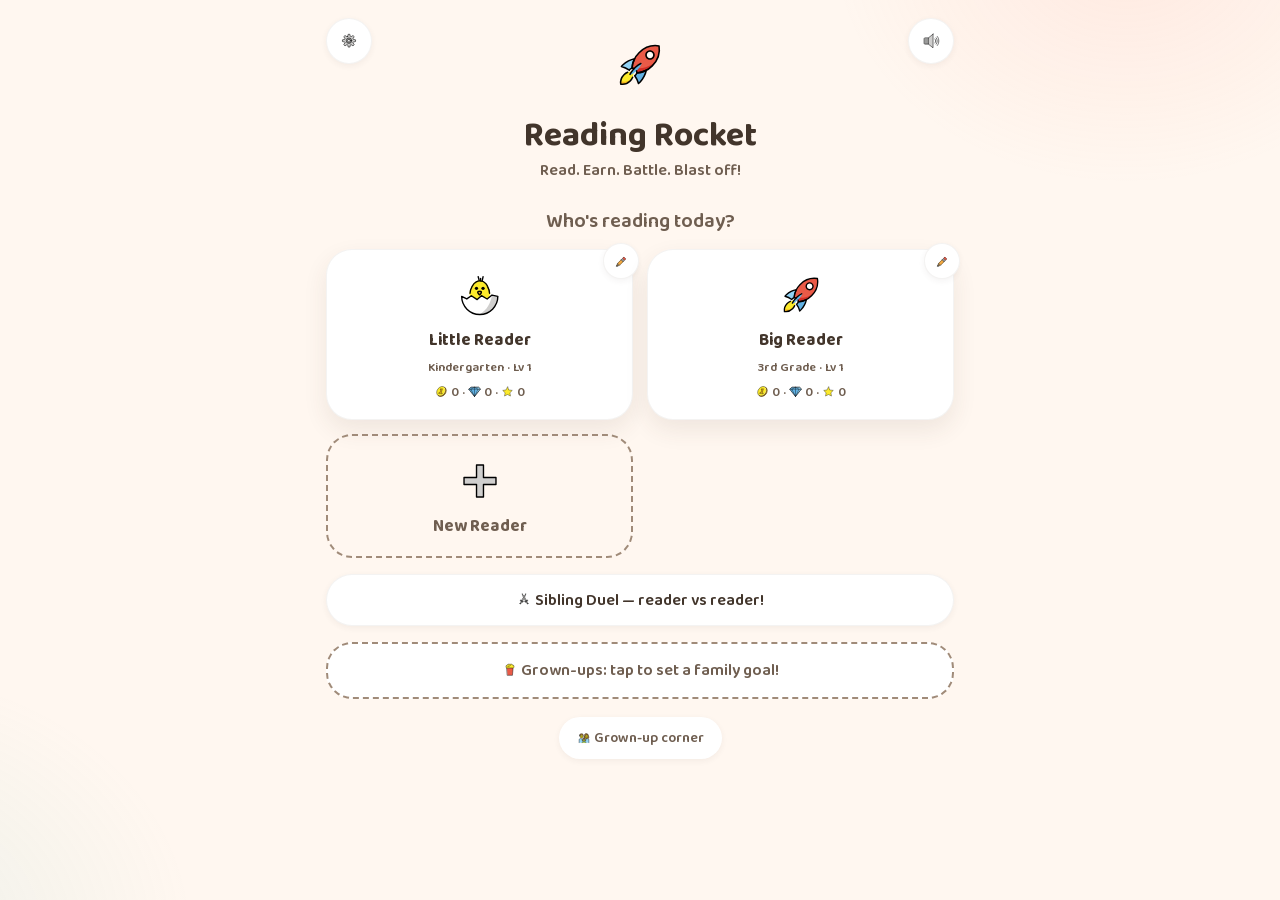
==== commit bdd2b23c: "UI revamp: "Soft Storybook" redesign with floating tab bar and Baloo 2 Designed against a kids-story" ====
--- a/ios/ReadingRocket/www/index.html
+++ b/ios/ReadingRocket/www/index.html
@@ -5,7 +5,7 @@
   <meta name="viewport" content="width=device-width, initial-scale=1, maximum-scale=1, user-scalable=no, viewport-fit=cover">
   <title>Reading Rocket — Learn to Read!</title>
   <meta name="description" content="A playful phonics game for kids: letter sounds, blending, word building, rhymes, sight words, and speed reading. Grades K–5.">
-  <meta name="theme-color" content="#9fd9fb">
+  <meta name="theme-color" content="#FFF7F0">
   <link rel="manifest" href="manifest.webmanifest">
   <link rel="icon" href="icons/icon.svg" type="image/svg+xml">
   <link rel="apple-touch-icon" href="icons/apple-touch-icon.png">
@@ -13,7 +13,7 @@
   <meta name="mobile-web-app-capable" content="yes">
   <meta name="apple-mobile-web-app-status-bar-style" content="default">
   <meta name="apple-mobile-web-app-title" content="Reading Rocket">
-  <link rel="preload" href="fonts/Fredoka.woff2" as="font" type="font/woff2" crossorigin>
+  <link rel="preload" href="fonts/Baloo2.woff2" as="font" type="font/woff2" crossorigin>
   <link rel="stylesheet" href="css/styles.css">
 </head>
 <body>
--- a/ios/ReadingRocket/www/css/styles.css
+++ b/ios/ReadingRocket/www/css/styles.css
@@ -1,37 +1,92 @@
-/* Reading Rocket — playful, big-touch-target styles for little hands. */
+/* Reading Rocket — "Soft Storybook" skin (see design/DESIGN-SPEC.md).
+   Warm cream, pastel accents, soft warm shadows, floating bottom tab bar.
+   Text is only ever --ink or --ink-soft; accent colors are for fills, tints,
+   meters, icons and big display numbers — never small body text. */
 
 :root {
-  --sky: #38bdf8;
-  --sky-soft: #e0f2fe;
-  --ink: #103a5c;
-  --ink-soft: #5a7f9e;
-  --card: #ffffff;
-  --amber: #f59e0b;
-  --amber-deep: #c87b06;
-  --good: #22c55e;
-  --good-deep: #15803d;
-  --bad: #ef4444;
-  --line: #d6e9f8;
-  --shadow: 0 10px 24px rgba(2, 72, 122, 0.10);
+  /* surfaces */
+  --bg:        #FFF7F0;
+  --bg-2:      #FBEFE4;
+  --surface:   #FFFFFF;
+  --surface-2: #FFF1E6;
+  --hairline:  rgba(74, 53, 43, 0.06);
+
+  /* text */
+  --ink:       #42352B;
+  --ink-soft:  #6F5E50;
+  --ink-faint: #A08B79;
+
+  /* pastel accents: base / tint / strong */
+  --coral:  #FF9E86; --coral-tint:  #FFE7DF; --coral-strong:  #D9542F;
+  --teal:   #7ED0C1; --teal-tint:   #DDF3EE; --teal-strong:   #1F8A77;
+  --yellow: #FFCE5C; --yellow-tint: #FFF2D2; --yellow-strong: #B77908;
+  --lav:    #B9A8E8; --lav-tint:    #ECE6FB; --lav-strong:    #6E52C0;
+  --sky:    #8FC7F0; --sky-tint:    #E3F1FD; --sky-strong:    #2C79C0;
+  --rose:   #F5A8C4; --rose-tint:   #FDE4ED; --rose-strong:   #C9497A;
+
+  /* legacy aliases so older inline uses keep working */
+  --amber: var(--yellow); --amber-deep: var(--yellow-strong);
+  --good: var(--teal); --good-deep: var(--teal-strong);
+  --bad: #E5604D;
+  --card: var(--surface);
+  --line: var(--hairline);
+  --sky-soft: var(--sky-tint);
+  --ink2: var(--ink);
+  --outline: transparent;  /* retired ink outlines — some JS may still reference */
+  --edge: transparent;
+
+  /* radius / shadow / spacing */
+  --r-sm: 12px; --r-md: 18px; --r-lg: 26px; --r-xl: 34px; --r-pill: 999px;
+  --sh-sm: 0 2px 6px rgba(74, 53, 43, 0.06);
+  --sh-md: 0 10px 24px rgba(74, 53, 43, 0.09);
+  --sh-lg: 0 18px 40px rgba(74, 53, 43, 0.14);
+  --sh-coral: 0 12px 26px rgba(217, 84, 47, 0.30);
+  --shadow: var(--sh-md); /* legacy alias */
+
+  --font: 'Baloo 2', ui-rounded, 'SF Pro Rounded', 'Trebuchet MS', system-ui, sans-serif;
+}
+
+@font-face {
+  font-family: 'Baloo 2';
+  src: url('../fonts/Baloo2.woff2') format('woff2');
+  font-weight: 400 800;
+  font-display: swap;
 }
 
 * { box-sizing: border-box; -webkit-tap-highlight-color: transparent; }
 html, body { margin: 0; min-height: 100%; }
 
 body {
-  font-family: ui-rounded, "SF Pro Rounded", "Trebuchet MS", "Comic Sans MS", system-ui, sans-serif;
-  color: var(--ink);
+  font-family: var(--font);
+  font-weight: 500;
+  color: var(--ink);
+  background: var(--bg);
   touch-action: manipulation;
   user-select: none;
   -webkit-user-select: none;
 }
 
+/* two faint pastel blobs behind everything — the only decoration */
+body::before {
+  content: '';
+  position: fixed;
+  inset: 0;
+  z-index: 0;
+  pointer-events: none;
+  background:
+    radial-gradient(420px 340px at 88% -6%, rgba(255, 158, 134, 0.14), transparent 70%),
+    radial-gradient(460px 380px at -10% 104%, rgba(126, 208, 193, 0.13), transparent 70%);
+}
+
 #app {
+  position: relative;
+  z-index: 1;
   max-width: 660px;
   margin: 0 auto;
-  padding: 16px 16px calc(28px + env(safe-area-inset-bottom));
+  padding: 12px 16px calc(28px + env(safe-area-inset-bottom));
   min-height: 100dvh;
 }
+body.tabs-on #app { padding-bottom: calc(96px + env(safe-area-inset-bottom)); }
 
 #confetti-canvas {
   position: fixed;
@@ -42,13 +97,14 @@
   z-index: 40;
 }
 
-.screen { animation: rise 0.35s ease both; }
-@keyframes rise { from { opacity: 0; transform: translateY(14px); } to { opacity: 1; transform: none; } }
-
-h1 { font-size: 30px; margin: 8px 0; }
-h2 { font-size: 21px; margin: 10px 0; }
-
-/* ---------- Buttons ---------- */
+.screen { animation: rise 0.3s ease both; }
+@keyframes rise { from { opacity: 0; transform: translateY(10px); } to { opacity: 1; transform: none; } }
+
+h1 { font-size: 30px; font-weight: 700; line-height: 1.1; margin: 8px 0; }
+h2 { font-size: 20px; font-weight: 600; margin: 10px 0; }
+.muted { color: var(--ink-soft); font-weight: 500; }
+
+/* ---------- buttons ---------- */
 .btn {
   display: inline-flex;
   align-items: center;
@@ -57,22 +113,24 @@
   border: 0;
   cursor: pointer;
   font: inherit;
-  font-weight: 700;
+  font-weight: 600;
+  font-size: 18px;
   color: #fff;
-  background: var(--amber);
-  border-radius: 20px;
-  padding: 13px 22px;
-  font-size: 19px;
-  box-shadow: 0 5px 0 var(--amber-deep), var(--shadow);
-  transition: transform 0.06s, box-shadow 0.06s;
-}
-.btn:active { transform: translateY(4px); box-shadow: 0 1px 0 var(--amber-deep); }
-.btn.ghost { background: #fff; color: var(--ink); box-shadow: 0 5px 0 #c7ddef, var(--shadow); }
-.btn.ghost:active { box-shadow: 0 1px 0 #c7ddef; }
-.btn.good { background: var(--good); box-shadow: 0 5px 0 var(--good-deep), var(--shadow); }
-.btn.good:active { box-shadow: 0 1px 0 var(--good-deep); }
-.btn.danger { background: var(--bad); box-shadow: 0 5px 0 #b91c1c, var(--shadow); }
-.btn.big { font-size: 23px; padding: 17px 28px; border-radius: 26px; }
+  background: linear-gradient(180deg, #FF8A6B, #E4633F);
+  border-radius: var(--r-pill);
+  min-height: 52px;
+  padding: 12px 24px;
+  box-shadow: var(--sh-md);
+  transition: transform 0.08s, box-shadow 0.08s;
+}
+.btn:active { transform: translateY(1px) scale(0.99); box-shadow: var(--sh-sm); }
+.btn:disabled { opacity: 0.55; }
+.btn.ghost { background: var(--surface); color: var(--ink); box-shadow: var(--sh-sm); border: 1px solid var(--hairline); }
+.btn.good { background: var(--teal-strong); }
+.btn.danger { background: var(--bad); }
+.btn.big { font-size: 22px; font-weight: 700; padding: 16px 30px; border-radius: var(--r-xl); }
+.btn.gembtn { background: var(--lav-strong); }
+.btn.fightbtn { background: linear-gradient(180deg, #FF8A6B, #E4633F); }
 
 .iconbtn {
   border: 0;
@@ -80,26 +138,132 @@
   width: 46px;
   height: 46px;
   border-radius: 50%;
-  background: #fff;
-  font-size: 21px;
+  background: var(--surface);
+  font-size: 20px;
+  color: var(--ink);
+  box-shadow: var(--sh-sm);
+  border: 1px solid var(--hairline);
+  flex: none;
+  transition: transform 0.08s;
+}
+.iconbtn:active { transform: scale(0.94); }
+
+.pulse { animation: pulse 1.6s ease-in-out infinite; }
+@keyframes pulse { 0%, 100% { transform: scale(1); } 50% { transform: scale(1.03); } }
+
+/* ---------- pills & chips ---------- */
+.coinpill {
   font-weight: 700;
-  color: var(--ink);
-  box-shadow: 0 4px 0 #c7ddef, var(--shadow);
+  font-size: 15px;
+  background: var(--yellow-tint);
+  color: var(--ink);
+  border-radius: var(--r-pill);
+  padding: 6px 12px;
+  white-space: nowrap;
+}
+.coinpill.gem { background: var(--lav-tint); }
+.pillrow { display: inline-flex; gap: 6px; align-items: center; }
+
+.statchip, .gearchip {
+  font-weight: 600;
+  font-size: 13px;
+  background: var(--sky-tint);
+  color: var(--ink);
+  border-radius: var(--r-pill);
+  padding: 4px 11px;
+  display: inline-block;
+}
+.gearchip.none { background: var(--yellow-tint); color: var(--ink-soft); }
+.gearchip.equippedchip { background: var(--teal-tint); }
+.statchips { display: flex; gap: 6px; flex-wrap: wrap; }
+
+/* ---------- top app bar (tabbed shell) ---------- */
+.appbar {
+  display: flex;
+  align-items: center;
+  gap: 10px;
+  padding: 4px 0 10px;
+}
+.appbar-id {
+  display: flex;
+  align-items: center;
+  gap: 10px;
+  border: 0;
+  background: none;
+  cursor: pointer;
+  font: inherit;
+  color: var(--ink);
+  text-align: left;
+  padding: 0;
+  flex: 1;
+  min-width: 0;
+}
+.appbar-avatar {
+  width: 42px;
+  height: 42px;
+  border-radius: 50%;
+  background: var(--lav-tint);
+  display: flex;
+  align-items: center;
+  justify-content: center;
+  font-size: 24px;
   flex: none;
 }
-.iconbtn:active { transform: translateY(3px); box-shadow: 0 1px 0 #c7ddef; }
-
-/* ---------- Home ---------- */
-.apphead { text-align: center; position: relative; padding-top: 8px; }
-/* decorative only — the animation's transform paints it above the corner
-   buttons, so it must never swallow their taps */
-.apphead .logo { font-size: 64px; animation: floaty 3s ease-in-out infinite; pointer-events: none; }
-.apphead h1 { margin: 2px 0 0; font-size: 36px; letter-spacing: 0.5px; }
-.apphead .tagline { margin: 4px 0 0; color: var(--ink-soft); font-weight: 700; }
+.appbar-name { min-width: 0; line-height: 1.15; }
+.appbar-name b { font-size: 16px; font-weight: 700; display: block; white-space: nowrap; overflow: hidden; text-overflow: ellipsis; }
+.appbar-name small { font-size: 11.5px; font-weight: 600; color: var(--lav-strong); display: block; white-space: nowrap; overflow: hidden; text-overflow: ellipsis; }
+.appbar-pills { display: flex; gap: 4px; align-items: center; }
+.appbar .iconbtn { width: 38px; height: 38px; font-size: 16px; }
+.appbar .coinpill { font-size: 13px; padding: 5px 8px; }
+
+/* ---------- floating tab bar ---------- */
+#tabbar {
+  position: fixed;
+  left: max(12px, env(safe-area-inset-left));
+  right: max(12px, env(safe-area-inset-right));
+  bottom: calc(env(safe-area-inset-bottom) + 10px);
+  max-width: 632px;
+  margin-inline: auto;
+  height: 66px;
+  background: var(--surface);
+  border-radius: var(--r-xl);
+  box-shadow: var(--sh-lg);
+  border: 1px solid var(--hairline);
+  display: flex;
+  padding: 6px;
+  z-index: 30;
+}
+#tabbar[hidden] { display: none; }
+.tabitem {
+  flex: 1;
+  border: 0;
+  background: none;
+  cursor: pointer;
+  font: inherit;
+  color: var(--ink-soft);
+  border-radius: var(--r-lg);
+  display: flex;
+  flex-direction: column;
+  align-items: center;
+  justify-content: center;
+  gap: 2px;
+  min-width: 48px;
+  transition: transform 0.1s;
+}
+.tabicon { font-size: 22px; line-height: 1; }
+.tablabel { font-size: 10.5px; font-weight: 600; letter-spacing: 0.2px; }
+.tabitem.on { background: var(--coral-tint); color: var(--coral-strong); transform: scale(1.04); }
+
+/* ---------- profile picker (pre-tab screen) ---------- */
+.apphead { text-align: center; position: relative; padding-top: 10px; }
+.apphead .logo { font-size: 58px; animation: floaty 3.4s ease-in-out infinite; pointer-events: none; }
+.apphead h1 { margin: 2px 0 0; font-size: 34px; font-weight: 700; }
+.apphead .tagline { margin: 4px 0 0; color: var(--ink-soft); font-weight: 600; }
 .apphead .iconbtn { position: absolute; top: 6px; right: 0; z-index: 1; }
-@keyframes floaty { 0%, 100% { transform: translateY(0) rotate(-4deg); } 50% { transform: translateY(-10px) rotate(4deg); } }
-
-.sectiontitle { text-align: center; margin-top: 22px; color: var(--ink-soft); }
+.apphead .settingsbtn { position: absolute; top: 6px; left: 0; right: auto; }
+@keyframes floaty { 0%, 100% { transform: translateY(0) rotate(-3deg); } 50% { transform: translateY(-8px) rotate(3deg); } }
+
+.sectiontitle { text-align: center; margin-top: 22px; color: var(--ink-soft); font-weight: 600; }
 
 .profilegrid { display: grid; grid-template-columns: repeat(2, 1fr); gap: 14px; margin-top: 12px; }
 .profilecard { position: relative; }
@@ -109,24 +273,25 @@
   cursor: pointer;
   font: inherit;
   color: var(--ink);
-  background: var(--card);
-  border-radius: 24px;
-  padding: 18px 12px 14px;
+  background: var(--surface);
+  border-radius: var(--r-lg);
+  padding: 20px 12px 16px;
   display: flex;
   flex-direction: column;
   align-items: center;
   gap: 4px;
-  box-shadow: 0 6px 0 #cde4f5, var(--shadow);
-  transition: transform 0.06s;
-}
-.profilemain:active { transform: translateY(4px); box-shadow: 0 2px 0 #cde4f5; }
-.profilecard.add .profilemain { background: #f2faff; border: 3px dashed #9fd3f4; box-shadow: none; color: var(--ink-soft); }
-.pavatar { font-size: 52px; line-height: 1; }
-.pavatar.small { font-size: 36px; }
-.pname { font-weight: 700; font-size: 18px; }
-.pgrade { font-size: 13px; color: var(--ink-soft); font-weight: 700; }
-.pstars { font-size: 14px; font-weight: 700; color: var(--amber-deep); }
-.pstars.small { font-size: 13px; }
+  box-shadow: var(--sh-md);
+  border: 1px solid var(--hairline);
+  transition: transform 0.08s, box-shadow 0.08s;
+}
+.profilemain:active { transform: translateY(1px) scale(0.99); box-shadow: var(--sh-sm); }
+.profilecard.add .profilemain { background: none; border: 2px dashed var(--ink-faint); box-shadow: none; color: var(--ink-soft); }
+.pavatar { font-size: 50px; line-height: 1; }
+.pavatar.small { font-size: 34px; }
+.pname { font-weight: 700; font-size: 17px; }
+.pgrade { font-size: 12.5px; color: var(--ink-soft); font-weight: 600; }
+.pstars { font-size: 13px; font-weight: 600; color: var(--ink-soft); }
+.pstars.small { font-size: 12.5px; }
 .editbtn {
   position: absolute;
   top: -6px;
@@ -135,95 +300,324 @@
   width: 36px;
   height: 36px;
   border-radius: 50%;
-  background: #fff;
-  cursor: pointer;
+  background: var(--surface);
+  cursor: pointer;
+  font-size: 14px;
+  box-shadow: var(--sh-sm);
+  border: 1px solid var(--hairline);
+}
+
+.duelrow { text-align: center; margin-top: 16px; }
+.duelbtn { width: 100%; font-size: 16px; }
+
+.familycard {
+  display: block;
+  width: 100%;
+  margin-top: 16px;
+  background: var(--yellow-tint);
+  border: 0;
+  box-shadow: var(--sh-sm);
+  border-radius: var(--r-lg);
+  padding: 14px 16px;
+  font: inherit;
+  color: var(--ink);
+  text-align: left;
+}
+.familycard.empty { cursor: pointer; text-align: center; font-weight: 600; color: var(--ink-soft); background: var(--surface); border: 2px dashed var(--ink-faint); box-shadow: none; }
+.familycard.done { background: var(--teal-tint); }
+.famtop { font-weight: 600; font-size: 15px; }
+.timebar.fambar { height: 12px; margin-top: 8px; }
+.famnum { font-weight: 600; font-size: 13px; color: var(--ink-soft); margin-top: 6px; }
+.parentrow { text-align: center; margin-top: 18px; }
+.parentlink {
+  border: 0;
+  cursor: pointer;
+  font: inherit;
+  font-weight: 600;
+  font-size: 14px;
+  color: var(--ink-soft);
+  background: var(--surface);
+  border-radius: var(--r-pill);
+  padding: 10px 18px;
+  box-shadow: var(--sh-sm);
+}
+
+/* ---------- Home tab ---------- */
+.greet { margin: 6px 2px 2px; }
+.eyebrow {
+  display: block;
+  font-size: 12px;
+  font-weight: 600;
+  letter-spacing: 0.6px;
+  text-transform: uppercase;
+  color: var(--ink-faint);
+}
+.eyebrow.section { margin: 22px 2px 8px; font-size: 12.5px; color: var(--ink-soft); }
+.greet h1 { margin: 2px 0 8px; }
+
+.xprow { display: flex; align-items: center; gap: 10px; margin: 0 2px; }
+.timebar.xbar { flex: 1; height: 8px; }
+.xplv { font-weight: 600; font-size: 13px; color: var(--ink-soft); white-space: nowrap; }
+.xptitle { font-weight: 600; font-size: 12px; color: var(--ink-soft); white-space: nowrap; }
+
+.eventbanner {
+  display: flex;
+  align-items: center;
+  gap: 10px;
+  width: 100%;
+  margin-top: 14px;
+  border: 0;
+  cursor: pointer;
+  font: inherit;
+  color: var(--ink);
+  text-align: left;
+  background: var(--lav-tint);
+  border-radius: var(--r-md);
+  padding: 10px 14px;
+  box-shadow: var(--sh-sm);
+}
+.evemoji { font-size: 22px; line-height: 1; }
+.evtext { flex: 1; font-weight: 500; font-size: 13.5px; }
+.evtext b { font-weight: 700; }
+.evdays { font-weight: 700; font-size: 11.5px; background: var(--surface); border-radius: var(--r-pill); padding: 3px 9px; color: var(--lav-strong); white-space: nowrap; }
+
+.playbig {
+  display: flex;
+  flex-direction: column;
+  align-items: center;
+  justify-content: center;
+  gap: 2px;
+  width: 100%;
+  min-height: 96px;
+  margin-top: 14px;
+  border: 0;
+  cursor: pointer;
+  font: inherit;
+  color: #fff;
+  background: linear-gradient(180deg, #FF8A6B, #E4633F);
+  border-radius: var(--r-xl);
+  box-shadow: var(--sh-coral);
+  animation: breathe 2.4s ease-in-out infinite;
+}
+.playbig b, .playbig { font-weight: 700; }
+.playbig { font-size: 28px; letter-spacing: 1px; }
+.playbig span { font-size: 14px; font-weight: 500; letter-spacing: 0; opacity: 0.95; }
+.playbig:active { transform: scale(0.985); animation: none; box-shadow: var(--sh-md); }
+@keyframes breathe { 0%, 100% { transform: scale(1); } 50% { transform: scale(1.015); } }
+
+/* Journey + Quests compact row */
+.tworow { display: grid; grid-template-columns: 1fr 1fr; gap: 12px; margin-top: 14px; }
+.minicard {
+  border: 0;
+  cursor: pointer;
+  font: inherit;
+  color: var(--ink);
+  text-align: left;
+  background: var(--surface);
+  border-radius: var(--r-lg);
+  border: 1px solid var(--hairline);
+  box-shadow: var(--sh-md);
+  padding: 14px;
+  display: flex;
+  flex-direction: column;
+  gap: 6px;
+  transition: transform 0.08s, box-shadow 0.08s;
+}
+.minicard:active { transform: translateY(1px) scale(0.995); box-shadow: var(--sh-sm); }
+.minitop { display: flex; align-items: center; justify-content: space-between; font-size: 20px; }
+.minitop b { font-size: 22px; font-weight: 700; }
+.minilabel { font-size: 13px; font-weight: 600; color: var(--ink-soft); }
+.readychip {
+  font-size: 12px;
+  font-weight: 700;
+  color: var(--coral-strong);
+  background: var(--coral-tint);
+  border-radius: var(--r-pill);
+  padding: 3px 10px;
+  align-self: flex-start;
+  animation: pulse 1.4s infinite;
+}
+
+/* journey mini track */
+.jtrack {
+  position: relative;
+  height: 14px;
+  background: var(--surface-2);
+  border-radius: var(--r-pill);
+}
+.jtrail {
+  position: absolute;
+  left: 0; top: 0; bottom: 0;
+  background: linear-gradient(90deg, var(--teal), #A7E3D6);
+  border-radius: var(--r-pill);
+  max-width: 100%;
+}
+.jtick { position: absolute; top: 50%; transform: translate(-50%, -50%); font-size: 10px; opacity: 0.5; }
+.jmoon { position: absolute; right: 4px; top: 50%; transform: translateY(-50%); font-size: 12px; }
+.jrocket {
+  position: absolute;
+  top: 50%;
+  transform: translate(-55%, -50%) rotate(45deg);
   font-size: 15px;
-  box-shadow: var(--shadow);
-}
-
-/* ---------- Player home ---------- */
+  transition: left 0.6s ease;
+}
+
+/* keep-going rows */
+.gorow {
+  display: flex;
+  align-items: center;
+  gap: 12px;
+  width: 100%;
+  border: 0;
+  cursor: pointer;
+  font: inherit;
+  color: var(--ink);
+  text-align: left;
+  background: var(--surface);
+  border-radius: var(--r-lg);
+  border: 1px solid var(--hairline);
+  box-shadow: var(--sh-md);
+  padding: 12px 14px;
+  margin-top: 10px;
+  transition: transform 0.08s, box-shadow 0.08s;
+}
+.gorow:active { transform: translateY(1px) scale(0.995); box-shadow: var(--sh-sm); }
+.goicon {
+  width: 52px;
+  height: 52px;
+  border-radius: var(--r-md);
+  display: flex;
+  align-items: center;
+  justify-content: center;
+  font-size: 28px;
+  flex: none;
+}
+.goicon.lav { background: var(--lav-tint); }
+.goicon.coral { background: var(--coral-tint); }
+.goicon.teal { background: var(--teal-tint); }
+.goicon.yellow { background: var(--yellow-tint); }
+.goicon.sky { background: var(--sky-tint); }
+.goicon.rose { background: var(--rose-tint); }
+.goinfo { flex: 1; min-width: 0; line-height: 1.25; }
+.goinfo b { font-size: 16px; font-weight: 700; display: block; }
+.goinfo small { font-size: 13px; font-weight: 500; color: var(--ink-soft); }
+.gochip {
+  font-size: 12px;
+  font-weight: 700;
+  border-radius: var(--r-pill);
+  padding: 5px 11px;
+  white-space: nowrap;
+}
+.gochip.new { background: var(--coral-tint); color: var(--coral-strong); }
+.gochip.fight { background: var(--coral-strong); color: #fff; animation: pulse 1.4s infinite; }
+.gochevron { color: var(--ink-faint); font-size: 18px; }
+
+.tiprow { display: flex; gap: 10px; align-items: center; margin-top: 22px; padding: 0 4px; }
+.owl { font-size: 30px; }
+.bubble { font-size: 13px; color: var(--ink-soft); font-weight: 500; line-height: 1.35; }
+.bubble b { color: var(--ink); font-weight: 600; }
+
+/* ---------- legacy player-home bits still used on other screens ---------- */
 .playerbar { display: flex; align-items: center; gap: 12px; }
 .playerid { flex: 1; display: flex; align-items: center; gap: 10px; }
-.playerid .pname { font-size: 20px; }
-
-.gradepick { display: flex; gap: 8px; justify-content: center; margin: 16px 0 6px; flex-wrap: wrap; }
+.playerid .pname { font-size: 19px; }
+
+.gradepick { display: flex; gap: 8px; justify-content: center; margin: 14px 0 6px; flex-wrap: wrap; }
 .gradepill {
   border: 0;
   cursor: pointer;
   font: inherit;
-  font-weight: 700;
-  padding: 9px 18px;
-  border-radius: 999px;
-  background: #fff;
+  font-weight: 600;
+  padding: 10px 18px;
+  border-radius: var(--r-pill);
+  background: var(--surface);
   color: var(--ink-soft);
-  box-shadow: 0 3px 0 #cde4f5;
-}
-.gradepill.on { background: var(--ink); color: #fff; box-shadow: 0 3px 0 #06243d; }
-
-.gamegrid { display: grid; grid-template-columns: repeat(2, 1fr); gap: 13px; margin-top: 14px; }
+  box-shadow: var(--sh-sm);
+  border: 1px solid var(--hairline);
+}
+.gradepill.on { background: var(--ink); color: #fff; border-color: var(--ink); }
+
+.trainhead { display: flex; align-items: baseline; gap: 8px; margin: 18px 2px 2px; font-size: 18px; }
+.trainhead small { color: var(--ink-soft); font-size: 13px; font-weight: 500; }
+
+.gamegrid { display: grid; grid-template-columns: repeat(2, 1fr); gap: 12px; margin-top: 14px; }
 .gamecard {
   border: 0;
   cursor: pointer;
   font: inherit;
   color: var(--ink);
-  background: var(--card);
-  border-radius: 22px;
-  padding: 16px 10px 12px;
+  background: var(--surface);
+  border-radius: var(--r-lg);
+  border: 1px solid var(--hairline);
+  padding: 18px 10px 14px;
   display: flex;
   flex-direction: column;
   align-items: center;
-  gap: 3px;
-  box-shadow: 0 6px 0 #cde4f5, var(--shadow);
-  transition: transform 0.06s;
-}
-.gamecard:active { transform: translateY(4px); box-shadow: 0 2px 0 #cde4f5; }
-.gicon { font-size: 42px; line-height: 1.1; }
-.gtitle { font-weight: 700; font-size: 17px; }
-.gdesc { font-size: 12.5px; color: var(--ink-soft); font-weight: 600; }
-.mini-stars { font-size: 15px; letter-spacing: 2px; margin-top: 2px; }
-.mini-star { color: #d8e7f3; }
-.mini-star.on { color: var(--amber); }
-
-.tiprow { display: flex; gap: 10px; align-items: flex-end; margin-top: 20px; }
-.owl { font-size: 40px; animation: floaty 4s ease-in-out infinite; }
-.bubble {
-  background: #fff;
-  border-radius: 16px;
-  border-bottom-left-radius: 4px;
-  padding: 10px 14px;
-  box-shadow: var(--shadow);
-  font-size: 14px;
-  color: var(--ink-soft);
-  font-weight: 600;
-}
-.bubble b { color: var(--ink); }
-
-/* ---------- Game chrome ---------- */
-.gamebar { display: flex; align-items: center; gap: 12px; margin-bottom: 8px; }
-.gametitle { font-weight: 700; font-size: 19px; flex: 1; }
+  gap: 4px;
+  box-shadow: var(--sh-md);
+  min-height: 150px;
+  transition: transform 0.08s, box-shadow 0.08s;
+}
+.gamecard:active { transform: translateY(1px) scale(0.99); box-shadow: var(--sh-sm); }
+.gamecard .gicon {
+  width: 62px;
+  height: 62px;
+  display: flex;
+  align-items: center;
+  justify-content: center;
+  border-radius: 50%;
+  background: var(--gc, var(--sky-tint));
+  font-size: 34px;
+  line-height: 1;
+}
+.gtitle { font-weight: 600; font-size: 15px; margin-top: 4px; }
+.gdesc { font-size: 12px; color: var(--ink-soft); font-weight: 500; text-align: center; line-height: 1.25; }
+.mini-stars { font-size: 13px; letter-spacing: 2px; margin-top: 2px; }
+.mini-star { color: #EADBCB; }
+.mini-star.on { color: var(--yellow); }
+
+/* per-game tint circles: rotate through the palette */
+.gamecard[data-game="books"]    { --gc: var(--lav-tint); }
+.gamecard[data-game="sounds"]   { --gc: var(--teal-tint); }
+.gamecard[data-game="blend"]    { --gc: var(--yellow-tint); }
+.gamecard[data-game="build"]    { --gc: var(--coral-tint); }
+.gamecard[data-game="spell"]    { --gc: var(--sky-tint); }
+.gamecard[data-game="memory"]   { --gc: var(--rose-tint); }
+.gamecard[data-game="sentence"] { --gc: var(--teal-tint); }
+.gamecard[data-game="rescue"]   { --gc: var(--sky-tint); }
+.gamecard[data-game="rhyme"]    { --gc: var(--rose-tint); }
+.gamecard[data-game="sight"]    { --gc: var(--lav-tint); }
+.gamecard[data-game="flash"]    { --gc: var(--yellow-tint); }
+
+/* ---------- game chrome ---------- */
+.gamebar { display: flex; align-items: center; gap: 12px; margin-bottom: 8px; padding-top: 4px; }
+.gametitle { font-weight: 700; font-size: 18px; flex: 1; min-width: 0; white-space: nowrap; overflow: hidden; text-overflow: ellipsis; }
 .dots { display: flex; gap: 5px; }
-.dot { width: 11px; height: 11px; border-radius: 50%; background: #c9e5f9; transition: all 0.2s; }
-.dot.now { outline: 3px solid #ffd66e; outline-offset: 1px; }
-.dot.on { background: var(--amber); transform: scale(1.15); }
-
-.gamearea { padding-top: 6px; }
+.dot { width: 10px; height: 10px; border-radius: 50%; background: var(--bg-2); border: 1px solid var(--hairline); transition: all 0.2s; }
+.dot.now { outline: 3px solid var(--yellow-tint); background: var(--surface); }
+.dot.on { background: var(--yellow); transform: scale(1.1); border-color: transparent; }
+
+.gamearea { padding-top: 6px; position: relative; }
 
 .prompt { text-align: center; }
-.prompt h2 { color: var(--ink); }
+.prompt h2 { color: var(--ink); font-weight: 600; }
 .speaker, .bigpic {
   border: 0;
   cursor: pointer;
-  background: #fff;
-  border-radius: 28px;
-  box-shadow: 0 6px 0 #cde4f5, var(--shadow);
+  background: var(--surface);
+  border-radius: var(--r-lg);
+  box-shadow: var(--sh-md);
+  border: 1px solid var(--hairline);
   padding: 14px 26px;
-  font-size: 56px;
+  font-size: 52px;
   line-height: 1.15;
   margin-top: 6px;
-}
-.speaker:active, .bigpic:active { transform: translateY(4px); box-shadow: 0 2px 0 #cde4f5; }
-.bigpic { font-size: 76px; }
-.promptword { font-size: 26px; font-weight: 700; margin-top: 6px; }
+  transition: transform 0.08s;
+}
+.speaker:active, .bigpic:active { transform: scale(0.97); }
+.bigpic { font-size: 72px; }
+.bigpic.small { font-size: 50px; padding: 8px 18px; }
+.promptword { font-size: 25px; font-weight: 700; margin-top: 6px; }
 
 /* tiles */
 .tiles { display: flex; gap: 10px; justify-content: center; flex-wrap: wrap; margin: 14px 0; }
@@ -231,105 +625,169 @@
   border: 0;
   cursor: pointer;
   font: inherit;
-  font-weight: 700;
-  font-size: 32px;
-  color: var(--ink);
-  min-width: 64px;
+  font-weight: 600;
+  font-size: 30px;
+  color: var(--ink);
+  min-width: 62px;
   padding: 12px 14px;
-  background: #fff;
-  border-radius: 18px;
-  box-shadow: 0 6px 0 #cde4f5, var(--shadow);
+  background: var(--surface);
+  border-radius: var(--r-md);
+  box-shadow: var(--sh-md);
+  border: 1px solid var(--hairline);
   transition: transform 0.08s, background 0.15s;
   text-transform: lowercase;
 }
-.tile:active { transform: translateY(4px); box-shadow: 0 2px 0 #cde4f5; }
-.tile.lit { background: #fde68a; transform: scale(1.1); }
+.tile:active { transform: translateY(1px) scale(0.98); box-shadow: var(--sh-sm); }
+.tile.lit { background: var(--yellow-tint); transform: scale(1.08); }
 .tile.used { opacity: 0.25; }
-.tile.wrong { animation: shake 0.4s; background: #fee2e2; }
+.tile.wrong { animation: shake 0.4s; background: var(--coral-tint); }
+.tiles.bank { margin-top: 22px; }
+.tiles.small .tile { font-size: 22px; min-width: 48px; padding: 9px 11px; }
+.tiles.small { margin: 4px 0; }
+.tile.gaptile { cursor: default; box-shadow: none; background: var(--surface-2); border: 0; }
+.tile.gap { background: var(--yellow-tint); border: 2px dashed var(--yellow); }
+.tile.wordtile { font-size: 19px; text-transform: none; min-width: 52px; padding: 10px 14px; }
 
 /* answer choices */
-.choices { display: grid; gap: 13px; margin-top: 16px; }
+.choices { display: grid; gap: 12px; margin-top: 16px; }
 .choices.letters { grid-template-columns: repeat(3, 1fr); }
 .choices.pics { grid-template-columns: repeat(3, 1fr); }
+.choices.words { grid-template-columns: repeat(3, 1fr); }
+.gamearea .choices.words { grid-template-columns: repeat(2, 1fr); }
 .choice {
   border: 0;
   cursor: pointer;
   font: inherit;
   color: var(--ink);
-  background: #fff;
-  border-radius: 22px;
+  background: var(--surface);
+  border-radius: var(--r-lg);
+  border: 1px solid var(--hairline);
   padding: 16px 8px;
-  box-shadow: 0 6px 0 #cde4f5, var(--shadow);
-  transition: transform 0.07s;
+  box-shadow: var(--sh-md);
+  transition: transform 0.08s;
   display: flex;
   flex-direction: column;
   align-items: center;
   gap: 4px;
 }
-.choice:active { transform: translateY(4px); box-shadow: 0 2px 0 #cde4f5; }
-.choice.letter { font-size: 38px; font-weight: 700; }
-.choice.letter small { font-size: 20px; color: var(--ink-soft); font-weight: 700; }
-.choice.pic { font-size: 58px; line-height: 1.1; }
-.choice .pemoji { font-size: 52px; line-height: 1.1; }
-.choice .plabel { font-size: 17px; font-weight: 700; }
-.choice.correct { background: #dcfce7; outline: 4px solid var(--good); animation: pip 0.45s; }
-.choice.wrong { animation: shake 0.4s; background: #fee2e2; opacity: 0.6; }
-@keyframes shake { 0%, 100% { transform: translateX(0); } 25% { transform: translateX(-7px); } 75% { transform: translateX(7px); } }
-@keyframes pip { 0% { transform: scale(1); } 40% { transform: scale(1.12); } 100% { transform: scale(1); } }
+.choice:active { transform: translateY(1px) scale(0.98); box-shadow: var(--sh-sm); }
+.choice.letter { font-size: 34px; font-weight: 700; }
+.choice.letter small { font-size: 18px; color: var(--ink-soft); font-weight: 600; }
+.choice.pic { font-size: 54px; line-height: 1.1; }
+.choice .pemoji { font-size: 48px; line-height: 1.1; }
+.choice .plabel { font-size: 16px; font-weight: 600; }
+.choice.correct { background: var(--teal-tint); outline: 3px solid var(--teal); animation: pip 0.45s; }
+.choice.wrong { animation: shake 0.4s; background: var(--coral-tint); opacity: 0.65; }
+.wordchoice { font-size: 22px; font-weight: 700; padding: 20px 8px; text-transform: lowercase; }
+.choice.wordpick { font-size: 22px; font-weight: 700; text-transform: lowercase; padding: 18px 8px; }
+.duelchoice { cursor: pointer; }
+@keyframes shake { 0%, 100% { transform: translateX(0); } 25% { transform: translateX(-6px); } 75% { transform: translateX(6px); } }
+@keyframes pip { 0% { transform: scale(1); } 40% { transform: scale(1.1); } 100% { transform: scale(1); } }
 
 .reveal {
   text-align: center;
-  font-size: 40px;
+  font-size: 38px;
   font-weight: 700;
   letter-spacing: 3px;
   margin-top: 14px;
-  color: var(--good-deep);
+  color: var(--teal-strong);
   animation: pip 0.5s;
 }
 
 /* word builder slots */
 .slots { display: flex; gap: 10px; justify-content: center; flex-wrap: wrap; margin-top: 14px; }
 .slot {
-  min-width: 62px;
-  height: 68px;
+  min-width: 60px;
+  height: 66px;
   padding: 0 8px;
-  border: 3px dashed #93c5fd;
-  border-radius: 16px;
-  background: rgba(255, 255, 255, 0.6);
+  border: 2px dashed var(--ink-faint);
+  border-radius: var(--r-md);
+  background: var(--surface-2);
   display: flex;
   align-items: center;
   justify-content: center;
-  font-size: 30px;
+  font-size: 28px;
   font-weight: 700;
   text-transform: lowercase;
 }
-.slot.filled { border-style: solid; border-color: var(--good); background: #dcfce7; animation: pip 0.3s; }
-.tiles.bank { margin-top: 22px; }
-
-/* intro + speed reader */
+.slot.filled { border: 0; background: var(--teal-tint); animation: pip 0.3s; }
+.slots.sentslots { gap: 8px; }
+.slot.wordslot { min-width: 52px; height: 54px; font-size: 18px; text-transform: none; padding: 0 10px; }
+.slot.spellslot { min-width: 44px; height: 56px; font-size: 25px; }
+.slot.spellslot.done { border: 0; background: var(--teal-tint); animation: pip 0.35s; }
+
+/* spelling keyboard */
+.spellkeys { display: flex; flex-direction: column; align-items: center; gap: 7px; margin-top: 20px; }
+.skrow { display: flex; justify-content: center; gap: 6px; }
+.skey {
+  cursor: pointer;
+  font: inherit;
+  font-weight: 600;
+  font-size: 21px;
+  color: var(--ink);
+  min-width: 34px;
+  padding: 12px 6px;
+  background: var(--surface);
+  border-radius: var(--r-sm);
+  border: 1px solid var(--hairline);
+  box-shadow: var(--sh-sm);
+  text-transform: lowercase;
+  transition: transform 0.07s, background 0.15s;
+}
+.skey:active { transform: translateY(1px) scale(0.96); }
+.skey:disabled { opacity: 0.45; }
+.skey.flash { background: var(--teal-tint); }
+.skey.wrongkey { animation: shake 0.4s; background: var(--coral-tint); }
+.skey.hint { background: var(--yellow-tint); animation: pulse 1s ease-in-out infinite; }
+
+/* rescue float */
+.rescuefloat {
+  position: absolute;
+  left: 50%;
+  top: 90px;
+  transform: translateX(-50%);
+  font-size: 25px;
+  font-weight: 700;
+  color: var(--teal-strong);
+  animation: dmgup 1.1s forwards;
+  pointer-events: none;
+  z-index: 5;
+}
+
+/* intro card + timed games */
 .card.intro {
-  background: #fff;
-  border-radius: 26px;
-  box-shadow: var(--shadow);
+  background: var(--surface);
+  border-radius: var(--r-lg);
+  border: 1px solid var(--hairline);
+  box-shadow: var(--sh-md);
   text-align: center;
   padding: 26px 18px;
   margin-top: 10px;
 }
-.intro-emoji { font-size: 64px; }
-.card.intro p { color: var(--ink-soft); font-weight: 600; margin: 8px 0; }
+.intro-emoji { font-size: 60px; }
+.card.intro p { color: var(--ink-soft); font-weight: 500; margin: 8px 0; }
 .introbtns { display: flex; flex-direction: column; gap: 12px; margin-top: 16px; align-items: center; }
 
 .speedtop { display: flex; align-items: center; gap: 12px; justify-content: center; margin: 6px 0 10px; }
-.clock, .timeleft { font-weight: 700; font-size: 22px; color: var(--ink-soft); min-width: 52px; }
-.scorenum { font-weight: 700; font-size: 20px; color: var(--amber-deep); }
-.timebar { flex: 1; max-width: 280px; height: 12px; background: #dbeefc; border-radius: 999px; overflow: hidden; }
-.timebar i { display: block; height: 100%; background: linear-gradient(90deg, var(--good), #86efac); border-radius: 999px; transition: width 0.2s linear; }
-.muted { color: var(--ink-soft); font-weight: 700; }
+.clock, .timeleft { font-weight: 700; font-size: 21px; color: var(--ink-soft); min-width: 52px; }
+.scorenum { font-weight: 700; font-size: 19px; color: var(--yellow-strong); }
+
+.timebar { flex: 1; max-width: 280px; height: 12px; background: var(--surface-2); border-radius: var(--r-pill); overflow: hidden; }
+.timebar i { display: block; height: 100%; background: linear-gradient(90deg, var(--teal), #A7E3D6); border-radius: var(--r-pill); transition: width 0.2s linear; }
+.timebar.xbar i { background: linear-gradient(90deg, var(--teal), #A7E3D6); }
+.timebar.jbar { height: 14px; margin-top: 8px; }
+.timebar.jbar i { background: linear-gradient(90deg, var(--yellow), #FFE29B); }
+.timebar.fambar i { background: linear-gradient(90deg, var(--coral), #FFC1AF); }
+.timebar.petmeter { flex: 1; height: 10px; max-width: 220px; }
+.timebar.petmeter i { background: linear-gradient(90deg, var(--rose), #F9C6D8); }
+.timebar.petmeter.petxp i { background: linear-gradient(90deg, var(--yellow), #FFE29B); }
+.timebar.jminibar { flex: 1; height: 10px; }
 
 .flashcard {
-  background: #fff;
-  border-radius: 26px;
-  box-shadow: var(--shadow);
+  background: var(--surface);
+  border-radius: var(--r-lg);
+  border: 1px solid var(--hairline);
+  box-shadow: var(--sh-md);
   min-height: 180px;
   display: flex;
   align-items: center;
@@ -339,937 +797,838 @@
   font-weight: 700;
   margin: 0 auto;
 }
-.flashcard.words { font-size: 58px; letter-spacing: 1px; }
-.flashcard.sentences { font-size: 30px; line-height: 1.45; }
-.flashcard.tappable { border: 0; cursor: pointer; font-family: inherit; color: var(--ink); width: 100%; }
+.flashcard.words { font-size: 54px; letter-spacing: 1px; }
+.flashcard.sentences { font-size: 28px; line-height: 1.45; }
+.flashcard.tappable { cursor: pointer; font-family: inherit; color: var(--ink); width: 100%; }
+.flashcard.heardcard { outline: 4px solid var(--teal); background: var(--teal-tint); }
 .speedbtns { display: flex; gap: 12px; justify-content: center; margin-top: 20px; flex-wrap: wrap; }
 
-/* ---------- Results ---------- */
-.results { text-align: center; padding-top: 30px; }
-.starsbig { font-size: 74px; letter-spacing: 6px; }
-.star { color: #d8e7f3; display: inline-block; }
-.star.earn { color: var(--amber); animation: starpop 0.6s both; }
+.micchip {
+  font-weight: 600;
+  font-size: 12px;
+  color: var(--coral-strong);
+  background: var(--coral-tint);
+  border-radius: var(--r-pill);
+  padding: 4px 11px;
+  white-space: nowrap;
+  animation: pulse 1.6s ease-in-out infinite;
+}
+
+/* memory match */
+.memgrid { display: grid; grid-template-columns: repeat(4, 1fr); gap: 10px; margin-top: 14px; }
+.memcard {
+  border: 0;
+  border-radius: var(--r-md);
+  background: var(--surface);
+  border: 1px solid var(--hairline);
+  min-height: 74px;
+  font: inherit;
+  font-weight: 600;
+  font-size: 30px;
+  color: var(--ink);
+  cursor: pointer;
+  box-shadow: var(--sh-sm);
+  display: flex;
+  align-items: center;
+  justify-content: center;
+  padding: 6px;
+  transition: transform 0.08s;
+}
+.memcard:active { transform: scale(0.97); }
+.memcard.down { background: var(--sky-tint); font-size: 24px; }
+.memcard.word { font-size: 16px; text-transform: lowercase; overflow-wrap: anywhere; }
+.memcard.matched { background: var(--teal-tint); pointer-events: none; animation: pip 0.4s; }
+.memcard.miss { animation: shake 0.4s; background: var(--coral-tint); }
+
+/* ---------- results / celebration ---------- */
+.results { text-align: center; padding-top: 24px; }
+.starsbig { font-size: 70px; letter-spacing: 6px; }
+.star { color: #EFE3D5; display: inline-block; }
+.star.earn { color: var(--yellow); animation: starpop 0.6s both; filter: drop-shadow(0 4px 8px rgba(255, 206, 92, 0.5)); }
+.starsbig.allstars .star.earn { animation: starpop 0.6s both, stargleam 2.2s ease-in-out 1.4s infinite; }
 @keyframes starpop {
   0% { transform: scale(0) rotate(-40deg); }
-  60% { transform: scale(1.35) rotate(8deg); }
+  60% { transform: scale(1.3) rotate(8deg); }
   100% { transform: scale(1) rotate(0); }
 }
-.resline { color: var(--ink-soft); font-weight: 700; font-size: 17px; margin: 6px 0; }
-.wpm { font-size: 34px; font-weight: 700; color: var(--good-deep); margin: 10px 0; }
-.wpm small { font-size: 16px; color: var(--ink-soft); }
+@keyframes stargleam {
+  0%, 100% { filter: drop-shadow(0 4px 8px rgba(255, 206, 92, 0.5)); }
+  50% { filter: drop-shadow(0 0 14px rgba(255, 206, 92, 0.95)) brightness(1.1); }
+}
+.reshero { font-size: 52px; line-height: 1; margin-top: 2px; }
+.resline { color: var(--ink-soft); font-weight: 500; font-size: 16px; margin: 6px 0; }
+.wpm { font-size: 32px; font-weight: 700; color: var(--teal-strong); margin: 10px 0; }
+.wpm small { font-size: 15px; color: var(--ink-soft); font-weight: 500; }
+.coinwin { font-size: 27px; font-weight: 700; color: var(--yellow-strong); margin: 8px 0; animation: pip 0.5s; }
+.gemwin { font-size: 24px; font-weight: 700; color: var(--lav-strong); animation: pip 0.5s; }
+.gemhint { color: var(--lav-strong); font-weight: 600; font-size: 13.5px; margin: 2px 0; }
+.streakline { color: var(--coral-strong); font-weight: 700; font-size: 16px; margin: 4px 0; }
+.xpwin { font-size: 15px; font-weight: 600; color: var(--lav-strong); }
+.levelup { font-size: 23px; font-weight: 700; color: var(--lav-strong); animation: pip 0.5s; margin: 4px 0; }
+.questdone { font-weight: 600; color: var(--teal-strong); margin: 3px 0; font-size: 14.5px; }
+.puwin { font-weight: 600; color: var(--ink-soft); font-size: 14.5px; margin: 4px 0; }
+.masteredrow { display: flex; gap: 6px; flex-wrap: wrap; justify-content: center; align-items: center; font-weight: 600; font-size: 14px; margin: 6px 0; }
+.masterychip { background: var(--yellow-tint); border-radius: var(--r-pill); padding: 5px 13px; font-weight: 600; }
+.difftoast { font-size: 20px; font-weight: 700; color: var(--yellow-strong); margin: 6px 0; animation: pip 0.5s; }
+
 .trickyrow { display: flex; gap: 8px; flex-wrap: wrap; justify-content: center; margin-top: 8px; }
 .trickyword {
   border: 0;
   cursor: pointer;
   font: inherit;
-  font-weight: 700;
-  background: #fff;
-  color: var(--ink);
-  border-radius: 999px;
+  font-weight: 600;
+  background: var(--surface);
+  color: var(--ink);
+  border-radius: var(--r-pill);
   padding: 9px 16px;
-  box-shadow: 0 3px 0 #cde4f5, var(--shadow);
-}
-.resbtns { display: flex; flex-direction: column; gap: 12px; align-items: center; margin-top: 26px; }
-
-/* ---------- Modal ---------- */
+  box-shadow: var(--sh-sm);
+  border: 1px solid var(--hairline);
+}
+.resbtns { display: flex; flex-direction: column; gap: 12px; align-items: center; margin-top: 24px; }
+
+.seq { opacity: 0; transform: translateY(8px); transition: opacity 0.35s, transform 0.35s; display: inline-block; }
+.seq.show { opacity: 1; transform: none; }
+div.seq, p.seq { display: block; }
+
+.chestbtn {
+  border: 0;
+  cursor: pointer;
+  background: var(--surface);
+  font: inherit;
+  border-radius: var(--r-lg);
+  border: 1px solid var(--hairline);
+  box-shadow: var(--sh-md);
+  padding: 10px 22px;
+  font-size: 36px;
+  display: inline-flex;
+  align-items: center;
+  gap: 10px;
+  margin: 8px 0;
+  animation: wiggle 1.8s ease-in-out infinite;
+}
+.chestbtn:active { transform: scale(0.97); }
+.chesthint { font-size: 14px; font-weight: 600; color: var(--ink-soft); }
+.chestwin { animation: pip 0.5s; }
+@keyframes wiggle { 0%, 100% { transform: rotate(0); } 6% { transform: rotate(-4deg); } 12% { transform: rotate(4deg); } 18% { transform: rotate(0); } }
+
+/* ---------- modals -> bottom sheets ---------- */
 .overlay {
   position: fixed;
   inset: 0;
-  background: rgba(8, 47, 73, 0.45);
-  display: flex;
-  align-items: center;
+  background: rgba(74, 53, 43, 0.35);
+  backdrop-filter: blur(3px);
+  -webkit-backdrop-filter: blur(3px);
+  display: flex;
+  align-items: flex-end;
   justify-content: center;
   z-index: 50;
-  padding: 16px;
 }
 .modal {
-  background: #fff;
-  border-radius: 26px;
-  padding: 22px;
-  max-width: 430px;
+  background: var(--surface);
+  border-radius: var(--r-xl) var(--r-xl) 0 0;
+  padding: 26px 22px calc(22px + env(safe-area-inset-bottom));
+  max-width: 560px;
   width: 100%;
   max-height: 88dvh;
   overflow-y: auto;
-  box-shadow: 0 24px 60px rgba(2, 40, 70, 0.35);
-}
-.modal h2 { margin-top: 0; }
-.mlabel { display: block; font-weight: 700; font-size: 14px; color: var(--ink-soft); margin: 14px 0 6px; }
+  box-shadow: var(--sh-lg);
+  animation: sheetup 0.25s ease both;
+}
+.modal::before {
+  content: '';
+  display: block;
+  width: 44px;
+  height: 5px;
+  border-radius: var(--r-pill);
+  background: var(--bg-2);
+  margin: -8px auto 14px;
+}
+@keyframes sheetup { from { transform: translateY(24px); opacity: 0; } to { transform: none; opacity: 1; } }
+@media (min-width: 560px) {
+  .overlay { align-items: center; padding: 16px; }
+  .modal { border-radius: var(--r-xl); }
+  .modal::before { display: none; }
+}
+.modal h2 { margin-top: 0; font-weight: 700; }
+.mlabel { display: block; font-weight: 600; font-size: 13px; color: var(--ink-soft); margin: 14px 0 6px; letter-spacing: 0.3px; text-transform: uppercase; }
 .minput {
   width: 100%;
   font: inherit;
-  font-weight: 700;
-  font-size: 19px;
+  font-weight: 500;
+  font-size: 17px;
   padding: 12px 14px;
-  border: 3px solid var(--line);
-  border-radius: 16px;
+  border: 2px solid var(--bg-2);
+  border-radius: var(--r-md);
   outline: none;
   color: var(--ink);
+  background: var(--surface);
 }
 .minput:focus { border-color: var(--sky); }
+.minput.backupout, .minput.backupin { resize: vertical; min-height: 84px; line-height: 1.4; }
+.importerr { color: var(--bad); }
 .avatargrid { display: grid; grid-template-columns: repeat(8, 1fr); gap: 6px; }
 .avatarbtn {
   border: 0;
   cursor: pointer;
-  background: #f1f8fe;
+  background: var(--surface-2);
   font-size: 24px;
-  border-radius: 12px;
-  padding: 6px 0;
-  border: 3px solid transparent;
-}
-.avatarbtn.on { border-color: var(--amber); background: #fff7e0; }
+  border-radius: var(--r-sm);
+  padding: 8px 0;
+  border: 2px solid transparent;
+}
+.avatarbtn.on { border-color: var(--yellow); background: var(--yellow-tint); }
 .modalgrades { justify-content: flex-start; }
 .modalgrades .gradepill { font-size: 14px; padding: 8px 12px; }
 .modalbtns { display: flex; gap: 10px; margin-top: 20px; flex-wrap: wrap; }
-
-/* ============================================================
-   ADVENTURE: coins, hero, shop, map, boss battles
-   ============================================================ */
-
-.coinpill {
+.vselect { appearance: auto; -webkit-appearance: menulist; }
+.settip { margin-top: 14px; font-size: 12.5px; background: var(--sky-tint); border-radius: var(--r-md); padding: 10px 14px; }
+.trybtn { margin-top: 12px; }
+.listentip { font-size: 12.5px; }
+.giftmodal { text-align: center; }
+.giftbox { border: 0; background: none; cursor: pointer; font-size: 88px; line-height: 1.1; animation: wiggle 1.5s ease-in-out infinite; }
+.gateinput { text-align: center; font-size: 24px; }
+
+/* journey sheet rows */
+.jrow { display: flex; align-items: center; gap: 9px; margin: 10px 0; }
+.jlabel { width: 110px; font-weight: 600; font-size: 14px; }
+.jnum { font-weight: 600; font-size: 12.5px; color: var(--ink-soft); min-width: 64px; text-align: right; }
+.jexplain { font-size: 13px; color: var(--ink-soft); font-weight: 500; background: var(--surface-2); border-radius: var(--r-md); padding: 10px 13px; }
+.journeycard { display: block; width: 100%; cursor: pointer; font: inherit; color: var(--ink); text-align: left; background: var(--surface); border: 1px solid var(--hairline); box-shadow: var(--sh-md); border-radius: var(--r-lg); padding: 14px; margin-top: 12px; }
+.jtop { display: flex; justify-content: space-between; align-items: baseline; font-weight: 600; font-size: 15px; }
+.jtop b { font-size: 20px; font-weight: 700; }
+.jhint { font-size: 12.5px; font-weight: 500; color: var(--ink-soft); margin-top: 7px; }
+.jready { font-size: 14px; font-weight: 700; color: var(--coral-strong); margin-top: 8px; animation: pulse 1.2s infinite; }
+
+/* quests (inside the quest sheet) */
+.questcard { background: var(--surface); border-radius: var(--r-lg); padding: 4px 0; }
+.questhead { font-weight: 600; font-size: 16px; margin-bottom: 7px; display: flex; justify-content: space-between; flex-wrap: wrap; gap: 4px; }
+.qbonus { color: var(--lav-strong); font-size: 13px; font-weight: 600; }
+.questrow { display: flex; align-items: center; gap: 9px; padding: 7px 0; font-weight: 500; font-size: 14.5px; }
+.questrow.done .qname { text-decoration: line-through; color: var(--ink-faint); }
+.qicon { font-size: 19px; width: 26px; text-align: center; }
+.qname { flex: 1; }
+.qprog { font-weight: 600; color: var(--ink-soft); font-size: 13px; white-space: nowrap; }
+.qdots { display: inline-flex; gap: 4px; margin-left: 8px; vertical-align: middle; }
+.qdot { width: 11px; height: 11px; border-radius: 50%; background: var(--surface-2); display: inline-block; }
+.qdot.on { background: var(--teal); }
+.qmini { display: inline-block; width: 64px; height: 9px; background: var(--surface-2); border-radius: var(--r-pill); margin-left: 8px; overflow: hidden; vertical-align: middle; }
+.qmini i { display: block; height: 100%; background: var(--teal); }
+
+/* ---------- shop ---------- */
+.shoptabs { display: flex; gap: 7px; margin: 10px 0 14px; flex-wrap: wrap; }
+.shoptab {
+  border: 0;
+  cursor: pointer;
+  font: inherit;
+  font-weight: 600;
+  font-size: 13.5px;
+  padding: 9px 14px;
+  border-radius: var(--r-pill);
+  background: var(--surface);
+  color: var(--ink-soft);
+  box-shadow: var(--sh-sm);
+  border: 1px solid var(--hairline);
+}
+.shoptab.on { background: var(--ink); color: #fff; border-color: var(--ink); }
+.shopgrid { display: grid; grid-template-columns: repeat(2, 1fr); gap: 12px; }
+.shopcard {
+  background: var(--surface);
+  border-radius: var(--r-lg);
+  border: 1px solid var(--hairline);
+  padding: 16px 10px 12px;
+  text-align: center;
+  box-shadow: var(--sh-md);
+  display: flex;
+  flex-direction: column;
+  align-items: center;
+  gap: 3px;
+}
+.shopcard.equipped { outline: 3px solid var(--teal); }
+.shopcard.legendary { background: linear-gradient(165deg, var(--surface), var(--lav-tint)); }
+.shopcard.legendary .shopstat { color: var(--lav-strong); }
+.shopemoji { font-size: 44px; line-height: 1.1; }
+.shopname { font-weight: 600; font-size: 15px; }
+.shopstat { font-weight: 600; font-size: 12.5px; color: var(--ink-soft); }
+.shopblurb { font-size: 12px; color: var(--ink-soft); font-weight: 500; min-height: 2.2em; }
+.shopbtn { font-size: 15px; padding: 9px 16px; margin-top: 4px; min-height: 44px; }
+.shophint { text-align: center; color: var(--ink-soft); font-weight: 500; font-size: 13px; }
+.shake { animation: shake 0.4s; }
+
+/* ---------- adventure map & battle ---------- */
+.champbanner {
+  text-align: center;
   font-weight: 700;
-  font-size: 17px;
-  background: #fff7e0;
-  border: 2px solid #fcd34d;
-  color: var(--amber-deep);
-  border-radius: 999px;
-  padding: 7px 13px;
-  white-space: nowrap;
-}
-.coinwin { font-size: 30px; font-weight: 700; color: var(--amber-deep); margin: 8px 0; animation: pip 0.5s; }
-.shake { animation: shake 0.4s; }
-
-.pillrow { display: inline-flex; gap: 6px; }
-.coinpill.gem { background: #f3e8ff; border-color: #c4b5fd; color: #7c3aed; }
-.gemwin { font-size: 26px; font-weight: 700; color: #7c3aed; animation: pip 0.5s; }
-.gemhint { color: #8b5cf6; font-weight: 700; font-size: 14px; margin: 2px 0; }
-.streakline { color: #ea580c; font-weight: 700; font-size: 17px; margin: 4px 0; }
-
-.shopcard.legendary {
-  background: linear-gradient(160deg, #faf5ff, #ede9fe);
-  border: 3px solid #c4b5fd;
-}
-.shopcard.legendary .shopstat { color: #7c3aed; }
-.btn.gembtn { background: #8b5cf6; box-shadow: 0 5px 0 #6d28d9, var(--shadow); }
-.btn.gembtn:active { box-shadow: 0 1px 0 #6d28d9; }
-
+  font-size: 20px;
+  background: var(--yellow-tint);
+  border-radius: var(--r-lg);
+  padding: 16px;
+  margin: 8px 0 4px;
+  box-shadow: var(--sh-sm);
+}
+.champbanner small { font-size: 13px; font-weight: 500; color: var(--ink-soft); }
+.mappath { display: flex; flex-direction: column; gap: 12px; margin-top: 12px; }
+.stagecard {
+  background: var(--surface);
+  border-radius: var(--r-lg);
+  border: 1px solid var(--hairline);
+  border-left: 6px solid var(--s2, var(--sky));
+  padding: 13px 14px;
+  box-shadow: var(--sh-md);
+}
+.stagecard.locked { opacity: 0.55; filter: grayscale(0.5); }
+.stagecard.current { outline: 3px solid var(--yellow); }
+.stagetop { display: flex; align-items: center; gap: 12px; }
+.stageinfo { flex: 1; }
+.stagename { font-weight: 700; font-size: 16px; }
+.stageboss { font-weight: 500; font-size: 13px; color: var(--ink-soft); }
+.stagebadge { font-size: 28px; }
+.stageemoji { font-size: 40px; line-height: 1; }
+.stagecard .fightbtn, .stagecard .rematchbtn { margin-top: 10px; }
+.stageprogress { display: flex; align-items: center; gap: 10px; margin-top: 10px; }
+
+.advcard {
+  background: var(--surface);
+  border-radius: var(--r-lg);
+  border: 1px solid var(--hairline);
+  padding: 14px;
+  margin-top: 12px;
+  box-shadow: var(--sh-md);
+  border-left: 6px solid var(--s2, var(--sky));
+}
+.advcard.champ { background: var(--yellow-tint); border-left-color: var(--yellow); }
+.advtop { display: flex; align-items: center; gap: 12px; }
+.advname { font-weight: 700; font-size: 17px; }
+.advboss { font-weight: 500; font-size: 13px; color: var(--ink-soft); }
+.advbtns { display: flex; align-items: center; gap: 10px; margin-top: 12px; flex-wrap: wrap; }
+.advhint { font-weight: 500; font-size: 13.5px; color: var(--ink-soft); flex: 1; }
+.advnote { color: var(--ink-soft); font-weight: 500; font-size: 14px; margin: 10px 0 0; }
+
+.battle .gamebar { margin-bottom: 4px; }
+.battlefield {
+  position: relative;
+  display: flex;
+  align-items: stretch;
+  justify-content: space-between;
+  gap: 6px;
+  background: linear-gradient(165deg, var(--surface), var(--s1, var(--sky-tint)));
+  border-radius: var(--r-lg);
+  border: 1px solid var(--hairline);
+  box-shadow: var(--sh-md);
+  padding: 16px 10px 12px;
+  min-height: 170px;
+}
 .battlefield.quake { animation: quake 0.45s; }
 @keyframes quake {
   0%, 100% { transform: translate(0, 0) rotate(0); }
-  20% { transform: translate(-7px, 3px) rotate(-1deg); }
-  40% { transform: translate(6px, -4px) rotate(1deg); }
-  60% { transform: translate(-5px, 2px) rotate(-0.6deg); }
-  80% { transform: translate(4px, -2px) rotate(0.6deg); }
-}
-
-.apphead .settingsbtn { position: absolute; top: 6px; left: 0; right: auto; }
-.vselect { appearance: auto; -webkit-appearance: menulist; }
-.settip { margin-top: 14px; font-size: 13px; }
-.trybtn { margin-top: 12px; }
-
-/* hero card */
-.herocard {
-  display: flex;
-  align-items: center;
-  gap: 12px;
-  background: var(--card);
-  border-radius: 22px;
-  padding: 12px 14px;
-  margin-top: 14px;
-  box-shadow: 0 6px 0 #cde4f5, var(--shadow);
-}
-.heroemoji { font-size: 52px; line-height: 1; }
-.heromid { flex: 1; min-width: 0; }
-.herostats { font-weight: 700; font-size: 15px; }
-.herogear { display: flex; flex-wrap: wrap; gap: 5px; margin-top: 5px; }
-.gearchip {
-  font-size: 12px;
-  font-weight: 700;
-  background: var(--sky-soft);
-  color: var(--ink);
-  border-radius: 999px;
-  padding: 3px 9px;
-}
-.gearchip.none { background: #fef9c3; color: #92400e; }
-.shopgo { font-size: 14px; padding: 8px 14px; line-height: 1.2; }
-
-/* adventure stage card */
-.advcard {
-  background: linear-gradient(135deg, var(--s1, #fef3c7), var(--s2, #bbf7d0));
-  border-radius: 22px;
-  padding: 14px;
-  margin-top: 12px;
-  box-shadow: var(--shadow);
-  border: 3px solid rgba(255, 255, 255, 0.7);
-}
-.advcard.champ { background: linear-gradient(135deg, #fde68a, #fbbf24); }
-.advtop { display: flex; align-items: center; gap: 12px; }
-.stageemoji { font-size: 44px; line-height: 1; }
-.advname { font-weight: 700; font-size: 18px; }
-.advboss { font-weight: 700; font-size: 13.5px; color: rgba(16, 58, 92, 0.75); }
-.stageprogress { display: flex; align-items: center; gap: 10px; margin-top: 10px; }
-.stageprogress .timebar { background: rgba(255, 255, 255, 0.75); }
-.advbtns { display: flex; align-items: center; gap: 10px; margin-top: 12px; flex-wrap: wrap; }
-.advhint { font-weight: 700; font-size: 14px; color: rgba(16, 58, 92, 0.8); flex: 1; }
-.advnote { color: var(--ink-soft); font-weight: 700; font-size: 15px; margin: 10px 0 0; }
-.trainhead { display: flex; align-items: baseline; gap: 8px; margin: 18px 0 2px; }
-.trainhead small { color: var(--ink-soft); font-size: 13px; }
-
-.fightbtn { background: var(--bad); box-shadow: 0 5px 0 #b91c1c, var(--shadow); }
-.fightbtn:active { box-shadow: 0 1px 0 #b91c1c; }
-.pulse { animation: pulse 1.1s ease-in-out infinite; }
-@keyframes pulse { 0%, 100% { transform: scale(1); } 50% { transform: scale(1.05); } }
-
-/* ---------- shop ---------- */
-.shoptabs { display: flex; gap: 7px; margin: 10px 0 14px; flex-wrap: wrap; }
-.shoptab {
-  border: 0;
-  cursor: pointer;
-  font: inherit;
-  font-weight: 700;
-  font-size: 14px;
-  padding: 9px 14px;
-  border-radius: 999px;
-  background: #fff;
-  color: var(--ink-soft);
-  box-shadow: 0 3px 0 #cde4f5;
-}
-.shoptab.on { background: var(--ink); color: #fff; box-shadow: 0 3px 0 #06243d; }
-.shopgrid { display: grid; grid-template-columns: repeat(2, 1fr); gap: 12px; }
-.shopcard {
-  background: #fff;
-  border-radius: 20px;
-  padding: 14px 10px 12px;
-  text-align: center;
-  box-shadow: 0 5px 0 #cde4f5, var(--shadow);
-  display: flex;
-  flex-direction: column;
-  align-items: center;
-  gap: 3px;
-}
-.shopcard.equipped { outline: 4px solid var(--good); }
-.shopemoji { font-size: 46px; line-height: 1.1; }
-.shopname { font-weight: 700; font-size: 16px; }
-.shopstat { font-weight: 700; font-size: 13px; color: var(--amber-deep); }
-.shopblurb { font-size: 12px; color: var(--ink-soft); font-weight: 600; min-height: 2.2em; }
-.shopbtn { font-size: 16px; padding: 9px 16px; margin-top: 4px; }
-.shophint { text-align: center; color: var(--ink-soft); font-weight: 700; font-size: 13.5px; }
-
-/* ---------- map ---------- */
-.champbanner {
-  text-align: center;
-  font-weight: 700;
-  font-size: 22px;
-  background: linear-gradient(135deg, #fde68a, #fbbf24);
-  border-radius: 20px;
-  padding: 16px;
-  margin: 8px 0 4px;
-  box-shadow: var(--shadow);
-}
-.champbanner small { font-size: 14px; font-weight: 700; color: rgba(16, 58, 92, 0.8); }
-.mappath { display: flex; flex-direction: column; gap: 12px; margin-top: 12px; }
-.stagecard {
-  background: linear-gradient(135deg, var(--s1), var(--s2));
-  border-radius: 20px;
-  padding: 13px 14px;
-  box-shadow: var(--shadow);
-  border: 3px solid rgba(255, 255, 255, 0.7);
-}
-.stagecard.locked { filter: grayscale(0.85) opacity(0.6); }
-.stagecard.current { outline: 4px solid var(--amber); }
-.stagetop { display: flex; align-items: center; gap: 12px; }
-.stageinfo { flex: 1; }
-.stagename { font-weight: 700; font-size: 17px; }
-.stageboss { font-weight: 700; font-size: 13.5px; color: rgba(16, 58, 92, 0.75); }
-.stagebadge { font-size: 30px; }
-.stagecard .fightbtn, .stagecard .rematchbtn { margin-top: 10px; }
-
-/* ---------- battle ---------- */
-.battle .gamebar { margin-bottom: 4px; }
-.battlefield {
-  position: relative;
-  display: flex;
-  align-items: stretch;
-  justify-content: space-between;
-  gap: 6px;
-  background: linear-gradient(135deg, var(--s1), var(--s2));
-  border-radius: 24px;
-  border: 3px solid rgba(255, 255, 255, 0.7);
-  box-shadow: var(--shadow);
-  padding: 16px 10px 12px;
-  min-height: 170px;
+  20% { transform: translate(-6px, 3px) rotate(-0.8deg); }
+  40% { transform: translate(5px, -4px) rotate(0.8deg); }
+  60% { transform: translate(-4px, 2px) rotate(-0.5deg); }
+  80% { transform: translate(4px, -2px) rotate(0.5deg); }
 }
 .fighter { position: relative; flex: 1; text-align: center; display: flex; flex-direction: column; align-items: center; justify-content: flex-end; gap: 4px; }
-.femoji { font-size: 64px; line-height: 1.1; transition: transform 0.15s; }
-.bossmoji { animation: bob 2.4s ease-in-out infinite; font-size: 72px; }
-@keyframes bob { 0%, 100% { transform: translateY(0); } 50% { transform: translateY(-8px); } }
-.fgear { font-size: 20px; min-height: 24px; }
-.fname { font-weight: 700; font-size: 14px; }
-.hearts { font-size: 17px; letter-spacing: 1px; min-height: 22px; }
-.vsflash { font-size: 30px; align-self: center; animation: pulse 1.4s infinite; }
-.hpbar { width: 90%; max-width: 150px; height: 13px; background: rgba(255, 255, 255, 0.8); border-radius: 999px; overflow: hidden; }
-.hpbar i { display: block; height: 100%; background: linear-gradient(90deg, #ef4444, #f97316); border-radius: 999px; transition: width 0.35s; }
-
-.femoji.lunge { transform: translateX(34px) rotate(10deg) scale(1.12); }
-.femoji.lungeback { transform: translateX(-34px) rotate(-10deg) scale(1.12); }
+.femoji { font-size: 60px; line-height: 1.1; transition: transform 0.15s; }
+.bossmoji { animation: bob 2.6s ease-in-out infinite; font-size: 68px; }
+@keyframes bob { 0%, 100% { transform: translateY(0); } 50% { transform: translateY(-7px); } }
+.fgear { font-size: 19px; min-height: 24px; }
+.fname { font-weight: 600; font-size: 13.5px; }
+.hearts { font-size: 16px; letter-spacing: 1px; min-height: 22px; }
+.hearts.heartpop { animation: pip 0.5s; }
+.vsflash { font-size: 28px; align-self: center; animation: pulse 1.6s infinite; }
+.hpbar { width: 90%; max-width: 150px; height: 12px; background: var(--surface-2); border-radius: var(--r-pill); overflow: hidden; }
+.hpbar i { display: block; height: 100%; background: linear-gradient(90deg, #E5604D, var(--coral)); border-radius: var(--r-pill); transition: width 0.35s; }
+.hpbar.lowhp { animation: pulse 0.6s infinite; }
+.hpbar.lowhp i { background: var(--bad); }
+
+.femoji.lunge { transform: translateX(32px) rotate(9deg) scale(1.1); }
+.femoji.lungeback { transform: translateX(-32px) rotate(-9deg) scale(1.1); }
 .femoji.hit { animation: hitflash 0.5s; }
 @keyframes hitflash {
   0%, 100% { filter: none; transform: none; }
-  30% { filter: sepia(1) saturate(6) hue-rotate(-50deg); transform: translateX(-6px) rotate(-8deg); }
-  60% { transform: translateX(5px) rotate(6deg); }
+  30% { filter: sepia(1) saturate(5) hue-rotate(-45deg); transform: translateX(-6px) rotate(-7deg); }
+  60% { transform: translateX(5px) rotate(5deg); }
 }
 .femoji.defeated { animation: defeated 1s forwards; }
 @keyframes defeated {
   40% { transform: rotate(20deg) translateY(6px); }
   100% { transform: rotate(110deg) translateY(46px); opacity: 0.15; }
+}
+.femoji.enraged { animation: enrage 0.6s ease-in-out infinite; }
+@keyframes enrage {
+  0%, 100% { filter: none; transform: scale(1); }
+  50% { filter: sepia(1) saturate(7) hue-rotate(-30deg) brightness(1.08); transform: scale(1.07); }
 }
 .dmgfloat {
   position: absolute;
   top: 4px;
   left: 50%;
   transform: translateX(-50%);
-  font-size: 24px;
+  font-size: 23px;
   font-weight: 700;
-  color: #b91c1c;
+  color: var(--bad);
   text-shadow: 0 2px 0 #fff;
-  animation: dmgup 0.9s forwards;
+  animation: dmgup 0.95s forwards;
   pointer-events: none;
   white-space: nowrap;
 }
-.dmgfloat.crit { color: #d97706; font-size: 28px; }
-@keyframes dmgup { from { opacity: 1; transform: translate(-50%, 0) scale(1); } to { opacity: 0; transform: translate(-50%, -42px) scale(1.25); } }
-
-.battleq { margin-top: 12px; }
-.bq { text-align: center; }
-.bqprompt h3 { margin: 8px 0; font-size: 19px; }
-.bigpic.small { font-size: 54px; padding: 8px 18px; }
-.tiles.small .tile { font-size: 24px; min-width: 50px; padding: 9px 11px; }
-.tiles.small { margin: 4px 0; }
-.choices.words { grid-template-columns: repeat(3, 1fr); }
-.wordchoice { font-size: 24px; font-weight: 700; padding: 20px 8px; text-transform: lowercase; }
-.bosstaunt { font-size: 19px; font-weight: 700; color: var(--ink); }
-.winpanel h2, .losepanel h2 { margin: 6px 0; }
-
-/* ---------- story books ---------- */
-.bookshelf { display: grid; grid-template-columns: repeat(2, 1fr); gap: 13px; margin-top: 10px; }
-.bookcard {
-  border: 0;
-  cursor: pointer;
-  font: inherit;
-  color: var(--ink);
-  background: linear-gradient(170deg, #fff, #f3faff);
-  border-radius: 22px;
-  padding: 18px 10px 14px;
-  display: flex;
-  flex-direction: column;
-  align-items: center;
-  gap: 5px;
-  box-shadow: 0 6px 0 #cde4f5, var(--shadow);
-  transition: transform 0.06s;
-}
-.bookcard:active { transform: translateY(4px); box-shadow: 0 2px 0 #cde4f5; }
-.bookcover { font-size: 52px; line-height: 1.1; }
-.booktitle { font-weight: 700; font-size: 16.5px; }
-.bookmeta { font-size: 12.5px; color: var(--ink-soft); font-weight: 700; }
-
-.bookpage {
-  background: #fff;
-  border-radius: 26px;
-  box-shadow: var(--shadow);
-  padding: 24px 18px;
-  margin-top: 8px;
-  min-height: 320px;
-  display: flex;
-  flex-direction: column;
-  align-items: center;
-  justify-content: center;
-  gap: 18px;
-  text-align: center;
-}
-.bookart { font-size: 64px; line-height: 1.2; }
-.booktext { font-size: 27px; line-height: 1.75; font-weight: 700; margin: 0; max-width: 34ch; }
-.word {
-  border: 0;
-  background: none;
-  font: inherit;
-  color: var(--ink);
-  cursor: pointer;
-  padding: 1px 3px;
-  border-radius: 8px;
-  border-bottom: 3px dotted #b9d9f1;
-}
-.word.plain { border-bottom: 0; cursor: default; }
-.word.lit { background: #fde68a; border-bottom-color: transparent; }
-.bookctrl { display: flex; gap: 10px; align-items: center; justify-content: center; margin-top: 16px; flex-wrap: wrap; }
-
-/* ---------- chest & gift ---------- */
-.chestbtn {
-  border: 0;
-  cursor: pointer;
-  background: #fff;
-  font: inherit;
-  border-radius: 22px;
-  box-shadow: 0 6px 0 #cde4f5, var(--shadow);
-  padding: 10px 22px;
-  font-size: 40px;
-  display: inline-flex;
-  align-items: center;
-  gap: 10px;
-  margin: 6px 0;
-  animation: wiggle 1.6s ease-in-out infinite;
-}
-.chestbtn:active { transform: translateY(4px); box-shadow: 0 2px 0 #cde4f5; }
-.chesthint { font-size: 15px; font-weight: 700; color: var(--ink-soft); }
-.chestwin { animation: pip 0.5s; }
-@keyframes wiggle { 0%, 100% { transform: rotate(0); } 6% { transform: rotate(-5deg); } 12% { transform: rotate(5deg); } 18% { transform: rotate(0); } }
-.giftmodal { text-align: center; }
-.giftbox {
-  border: 0;
-  background: none;
-  cursor: pointer;
-  font-size: 92px;
-  line-height: 1.1;
-  animation: wiggle 1.4s ease-in-out infinite;
-}
-
-/* ---------- Small screens ---------- */
-@media (max-width: 420px) {
-  .femoji { font-size: 50px; }
-  .bossmoji { font-size: 58px; }
-  .wordchoice { font-size: 19px; }
-  .herostats { font-size: 13px; }
-  .shopgrid { gap: 9px; }
-  .booktext { font-size: 22px; }
-  .bookart { font-size: 52px; }
-  .bookpage { min-height: 260px; }
-  .choices.pics, .choices.letters { gap: 10px; }
-  .choice.pic { font-size: 46px; }
-  .choice .pemoji { font-size: 40px; }
-  .flashcard.words { font-size: 44px; }
-  .flashcard.sentences { font-size: 24px; }
-  .avatargrid { grid-template-columns: repeat(6, 1fr); }
-  .apphead h1 { font-size: 30px; }
-}
-
-/* ============================================================
-   CARTOON SKIN — chunky font, ink outlines, sticker cards,
-   animated sky with clouds and hills
-   ============================================================ */
-
-@font-face {
-  font-family: 'Fredoka';
-  src: url('../fonts/Fredoka.woff2') format('woff2');
-  font-weight: 300 700;
-  font-display: swap;
-}
-
-:root {
-  --outline: #1d4566;
-  --edge: #9cc3e0;
-}
-
-body {
-  font-family: 'Fredoka', ui-rounded, 'SF Pro Rounded', 'Trebuchet MS', 'Comic Sans MS', system-ui, sans-serif;
-  font-weight: 500;
-  background:
-    radial-gradient(circle at 86% 7%, #ffd84d 0 42px, rgba(255, 216, 77, 0.45) 58px, rgba(255, 216, 77, 0) 130px),
-    linear-gradient(#9fd9fb, #c9ecff 52%, #e9f8ff);
-  background-attachment: fixed;
-}
-
-/* rolling hills pinned to the bottom of the screen */
-body::before {
-  content: '';
-  position: fixed;
-  left: 0; right: 0; bottom: 0;
-  height: 190px;
-  z-index: 0;
-  pointer-events: none;
-  background: url("data:image/svg+xml,<svg xmlns='http://www.w3.org/2000/svg' viewBox='0 0 1440 240' preserveAspectRatio='none'><path d='M0 150 Q360 40 720 130 T1440 110 V240 H0 Z' fill='%23abe294'/><path d='M0 192 Q480 92 960 182 T1440 172 V240 H0 Z' fill='%2387d06f'/></svg>") bottom / 100% 100% no-repeat;
-}
-
-/* outlined clouds drifting across the sky */
-body::after {
-  content: '';
-  position: fixed;
-  left: 0; right: 0; top: 0;
-  height: 170px;
-  z-index: 0;
-  pointer-events: none;
-  opacity: 0.65;
-  background: url("data:image/svg+xml,<svg xmlns='http://www.w3.org/2000/svg' width='560' height='160' viewBox='0 0 560 160'><g stroke='%231d4566' stroke-width='5' stroke-linejoin='round' fill='%23ffffff'><path d='M70 92 q-26 0 -26-22 q0-22 24-21 q7-24 34-24 q28 0 34 23 q26-2 28 21 q2 23-26 23 Z'/><path d='M360 64 q-20 0 -20-17 q0-17 19-16 q5-18 26-18 q21 0 26 17 q20-1 21 16 q1 18-20 18 Z'/></g></svg>") repeat-x;
-  background-size: 560px 160px;
-  animation: clouddrift 80s linear infinite;
-}
-@keyframes clouddrift { from { background-position-x: 0; } to { background-position-x: -560px; } }
-
-#app { position: relative; z-index: 1; }
-
-/* comic-book title */
-.apphead h1 {
-  font-weight: 700;
-  color: #fff;
-  letter-spacing: 1.5px;
-  text-shadow:
-    -2px -2px 0 var(--outline), 2px -2px 0 var(--outline),
-    -2px 2px 0 var(--outline), 2px 2px 0 var(--outline),
-    0 4px 0 var(--outline), 0 7px 0 rgba(29, 69, 102, 0.3);
-}
-.apphead .tagline { color: var(--outline); }
-
-/* ink outlines on everything tappable or card-like */
-.iconbtn, .profilemain, .gamecard, .bookcard, .shopcard, .herocard,
-.speaker, .bigpic, .tile, .choice, .gradepill, .shoptab,
-.trickyword, .chestbtn, .flashcard, .bookpage, .card.intro, .modal, .bubble {
-  border: 3px solid var(--outline);
-}
-.btn {
-  border: 3px solid rgba(0, 0, 0, 0.22);
-  background-image: linear-gradient(180deg, rgba(255, 255, 255, 0.32), rgba(255, 255, 255, 0) 45%);
-}
-.btn.ghost { border-color: var(--outline); background-image: none; }
-.profilecard.add .profilemain { border: 3px dashed #5da4d6; box-shadow: none; }
-.slot { border-width: 3px; }
-.minput { border-width: 3px; }
-
-/* comic bottom edges (press states keep working) */
-.iconbtn { box-shadow: 0 4px 0 var(--edge), var(--shadow); }
-.iconbtn:active { box-shadow: 0 1px 0 var(--edge); }
-.profilemain, .gamecard, .bookcard, .herocard { box-shadow: 0 6px 0 var(--edge), var(--shadow); }
-.profilemain:active, .gamecard:active, .bookcard:active { box-shadow: 0 2px 0 var(--edge); }
-.speaker, .bigpic, .tile, .choice { box-shadow: 0 6px 0 var(--edge), var(--shadow); }
-.speaker:active, .bigpic:active, .tile:active, .choice:active { box-shadow: 0 2px 0 var(--edge); }
-.shopcard { box-shadow: 0 5px 0 var(--edge), var(--shadow); }
-.gradepill, .shoptab { box-shadow: 0 3px 0 var(--edge); }
-.gradepill.on, .shoptab.on { border-color: var(--outline); box-shadow: 0 3px 0 #06243d; }
-.trickyword, .chestbtn { box-shadow: 0 4px 0 var(--edge), var(--shadow); }
-
-/* sticker edges for the colorful gradient cards */
-.advcard, .stagecard, .battlefield, .champbanner {
-  border: 3px solid #fff;
-  box-shadow: 0 0 0 3px var(--outline), 0 10px 22px rgba(29, 69, 102, 0.22);
-}
-.stagecard.current {
-  outline: none;
-  border-color: #ffd66e;
-  box-shadow: 0 0 0 3px var(--outline), 0 10px 22px rgba(29, 69, 102, 0.25);
-}
-
-/* playful sticker tilts */
-.gamecard:nth-child(odd), .bookcard:nth-child(odd) { transform: rotate(-1.1deg); }
-.gamecard:nth-child(even), .bookcard:nth-child(even) { transform: rotate(1.1deg); }
-.shopcard:nth-child(odd) { transform: rotate(-0.8deg); }
-.shopcard:nth-child(even) { transform: rotate(0.8deg); }
-.gamecard:active, .bookcard:active { transform: rotate(0deg) translateY(4px) scale(0.98); }
-
-/* bobbing icons */
-.gicon, .bookcover { display: inline-block; animation: bob2 2.8s ease-in-out infinite; }
-.gamecard:nth-child(even) .gicon, .bookcard:nth-child(even) .bookcover { animation-delay: 0.7s; }
-@keyframes bob2 {
-  0%, 100% { transform: translateY(0) rotate(-2deg); }
-  50% { transform: translateY(-5px) rotate(2deg); }
-}
-
-/* outlined progress dots */
-.dot { width: 13px; height: 13px; border: 2.5px solid var(--outline); background: #fff; }
-.dot.on { background: var(--amber); }
-
-/* owl speech bubble gets a comic tail */
-.owl { font-size: 52px; }
-.bubble::before {
-  content: '';
-  position: absolute;
-  left: -13px; bottom: 11px;
-  border: 10px solid transparent;
-  border-right-color: var(--outline);
-}
-.bubble::after {
-  content: '';
-  position: absolute;
-  left: -7px; bottom: 14px;
-  border: 7px solid transparent;
-  border-right-color: #fff;
-}
-
-/* outlined meters */
-.timebar, .hpbar { border: 2.5px solid var(--outline); background: #fff; }
-
-/* results stars pop like stickers */
-.starsbig .star.earn {
-  text-shadow:
-    -3px -3px 0 #fff, 3px -3px 0 #fff, -3px 3px 0 #fff, 3px 3px 0 #fff,
-    0 6px 0 rgba(29, 69, 102, 0.3);
-}
-
-@media (prefers-reduced-motion: reduce) {
-  /* stop the endless decorative loops */
-  body::before, body::after, .gicon, .bookcover, .logo, .owl, .bossmoji, .pulse, .chestbtn,
-  .giftbox, .vsflash, #petbuddy, .stickpack, .playbig, .cermortar, .jready,
-  .hpbar.lowhp, .qtimer.enraged, .femoji.enraged, .bigsticker.shinybig, .stickslot.shiny,
-  .herofig-main, .reshero .herofig-main {
-    animation: none !important;
-  }
-  /* let one-shot feedback settle instantly instead of moving */
-  .screen, .choice.correct, .choice.wrong, .tile.wrong, .star.earn, .battlefield.quake,
-  .femoji.hit, .femoji.defeated, .dmgfloat, .combofloat, .difftoast, .levelup,
-  .reveal, .slot.filled, .coinwin, .gemwin, .shake, .bigsticker {
-    animation-duration: 0.01ms !important;
-    animation-iteration-count: 1 !important;
-  }
-  .jrocket, .seq { transition-duration: 0.01ms !important; }
-}
-
-/* ============================================================
-   PROGRESSION: XP bar, journey meter, quests, badges, ceremony,
-   family goal, grown-up corner
-   ============================================================ */
-
-/* XP bar */
-.xprow { display: flex; align-items: center; gap: 9px; margin: 10px 2px 0; }
-.xplv { font-weight: 700; font-size: 14px; color: var(--outline); white-space: nowrap; }
-.timebar.xbar { flex: 1; height: 12px; }
-.timebar.xbar i { background: linear-gradient(90deg, #8b5cf6, #c4b5fd); }
-.xptitle { font-weight: 700; font-size: 12.5px; color: var(--ink-soft); white-space: nowrap; }
-
-/* journey meter */
-.journeycard {
-  display: block;
-  width: 100%;
-  cursor: pointer;
-  font: inherit;
-  color: var(--ink);
-  text-align: left;
-  background: linear-gradient(135deg, #ede9fe, #dbeafe);
-  border: 3px solid #fff;
-  box-shadow: 0 0 0 3px var(--outline), 0 10px 22px rgba(29, 69, 102, 0.2);
-  border-radius: 22px;
-  padding: 13px 14px;
-  margin-top: 12px;
-}
-.jtop { display: flex; justify-content: space-between; align-items: baseline; font-weight: 700; font-size: 16px; }
-.jtop b { font-size: 20px; }
-.timebar.jbar { height: 16px; margin-top: 8px; }
-.timebar.jbar i { background: linear-gradient(90deg, #f59e0b, #fbbf24); }
-.jhint { font-size: 12.5px; font-weight: 600; color: var(--ink-soft); margin-top: 7px; }
-.jready { font-size: 15px; font-weight: 700; color: #b45309; margin-top: 8px; animation: pulse 1.1s infinite; }
-.journeycard.ready { background: linear-gradient(135deg, #fef3c7, #fde68a); }
-
-/* quests */
-.questcard {
-  background: #fff;
-  border: 3px solid var(--outline);
-  border-radius: 22px;
-  padding: 12px 14px;
-  margin-top: 12px;
-  box-shadow: 0 5px 0 var(--edge), var(--shadow);
-}
-.questhead { font-weight: 700; font-size: 16px; margin-bottom: 7px; display: flex; justify-content: space-between; flex-wrap: wrap; gap: 4px; }
-.qbonus { color: #7c3aed; font-size: 13.5px; }
-.questrow { display: flex; align-items: center; gap: 9px; padding: 5px 0; font-weight: 600; font-size: 14.5px; }
-.questrow.done .qname { text-decoration: line-through; color: var(--ink-soft); }
-.qicon { font-size: 19px; width: 26px; text-align: center; }
-.qname { flex: 1; }
-.qprog { font-weight: 700; color: var(--amber-deep); font-size: 13.5px; white-space: nowrap; }
-
-/* journey modal rows */
-.jrow { display: flex; align-items: center; gap: 9px; margin: 9px 0; }
-.jlabel { width: 110px; font-weight: 700; font-size: 14px; }
-.timebar.jminibar { flex: 1; height: 12px; }
-.jnum { font-weight: 700; font-size: 13px; color: var(--ink-soft); min-width: 64px; text-align: right; }
-.jexplain { font-size: 13px; color: var(--ink-soft); font-weight: 600; background: var(--sky-soft); border-radius: 12px; padding: 9px 12px; }
-
-/* results extras */
-.xpwin { font-size: 16px; font-weight: 700; color: #7c3aed; }
-.levelup { font-size: 24px; font-weight: 700; color: #7c3aed; animation: pip 0.5s; margin: 4px 0; }
-.questdone { font-weight: 700; color: var(--good-deep); margin: 3px 0; font-size: 15px; }
-.masteredrow { display: flex; gap: 6px; flex-wrap: wrap; justify-content: center; align-items: center; font-weight: 700; font-size: 14px; margin: 6px 0; }
-.masterychip { background: #fef3c7; border: 2.5px solid var(--amber); border-radius: 999px; padding: 4px 12px; font-weight: 700; }
-
-/* combo float */
+.dmgfloat.crit { color: var(--yellow-strong); font-size: 27px; }
+.dmgfloat.combo { color: var(--coral-strong); font-size: 21px; left: 50%; }
+@keyframes dmgup { from { opacity: 1; transform: translate(-50%, 0) scale(1); } to { opacity: 0; transform: translate(-50%, -42px) scale(1.22); } }
 .combofloat {
   position: absolute;
   left: 50%;
   top: 90px;
   transform: translateX(-50%);
-  font-size: 26px;
+  font-size: 24px;
   font-weight: 700;
-  color: #ea580c;
-  text-shadow: -2px 0 0 #fff, 2px 0 0 #fff, 0 -2px 0 #fff, 0 2px 0 #fff;
+  color: var(--coral-strong);
+  text-shadow: 0 2px 0 #fff;
   animation: dmgup 1s forwards;
   pointer-events: none;
   z-index: 5;
 }
-.gamearea { position: relative; }
-
-/* boss low-hp tension */
-.hpbar.lowhp { animation: pulse 0.6s infinite; border-color: #b91c1c; }
-.hpbar.lowhp i { background: #ef4444; }
-
-/* ceremony */
-.ceremony { text-align: center; padding-top: 40px; }
-.cermortar { font-size: 110px; line-height: 1.1; animation: floaty 2.5s ease-in-out infinite; }
-.ceremony h1 { font-size: 38px; color: #fff; text-shadow: -2px -2px 0 var(--outline), 2px -2px 0 var(--outline), -2px 2px 0 var(--outline), 2px 2px 0 var(--outline), 0 4px 0 var(--outline); letter-spacing: 1px; }
-.cerline { font-weight: 600; font-size: 17px; color: var(--ink); margin: 8px 0; }
-
-/* badges */
-.badgegrid { display: grid; grid-template-columns: repeat(3, 1fr); gap: 11px; margin-top: 12px; }
-.badgecard {
-  background: #fff;
-  border: 3px solid var(--outline);
-  border-radius: 18px;
-  padding: 12px 6px 10px;
+
+.battleq { margin-top: 12px; }
+.bq { text-align: center; }
+.bqprompt h3 { margin: 8px 0; font-size: 18px; font-weight: 600; }
+.bosstaunt { font-size: 18px; font-weight: 600; color: var(--ink); }
+.winpanel h2, .losepanel h2 { margin: 6px 0; }
+
+.qtimer {
+  height: 13px;
+  margin: 4px auto 10px;
+  max-width: 460px;
+  background: var(--surface-2);
+  border-radius: var(--r-pill);
+  overflow: hidden;
+}
+.qtimer i {
+  display: block;
+  height: 100%;
+  width: 100%;
+  background: linear-gradient(90deg, var(--teal), var(--yellow) 60%, var(--coral));
+  border-radius: var(--r-pill);
+}
+.qtimer.enraged { animation: pulse 0.5s infinite; }
+.qtimer.enraged i { background: var(--bad); }
+
+.difftag {
+  font-weight: 600;
+  font-size: 14px;
+  color: var(--ink);
+  background: var(--sky-tint);
+  border-radius: var(--r-pill);
+  padding: 6px 14px;
+  display: inline-block;
+  margin: 4px 0;
+}
+.diffchip { display: inline-flex; align-items: center; gap: 4px; font-weight: 600; font-size: 12.5px; border-radius: var(--r-pill); padding: 4px 11px; background: var(--surface-2); }
+.diff-chill { background: var(--teal-tint); }
+.diff-normal { background: var(--sky-tint); }
+.diff-challenge { background: var(--yellow-tint); }
+.diff-expert { background: var(--coral-tint); }
+.diffrow { display: flex; gap: 7px; flex-wrap: wrap; }
+.diffopt {
+  border: 0;
+  cursor: pointer;
+  font: inherit;
+  font-weight: 600;
+  font-size: 13.5px;
+  padding: 9px 13px;
+  border-radius: var(--r-md);
+  background: var(--surface);
+  color: var(--ink);
+  box-shadow: var(--sh-sm);
+  border: 1px solid var(--hairline);
+}
+.diffopt.on { background: var(--ink); color: #fff; border-color: var(--ink); }
+
+/* battle power-up tray */
+.putray { display: flex; gap: 8px; justify-content: center; margin-top: 10px; flex-wrap: wrap; }
+.pubtn {
+  border: 0;
+  background: var(--surface);
+  border: 1px solid var(--hairline);
+  border-radius: var(--r-md);
+  font: inherit;
+  font-weight: 600;
+  font-size: 13.5px;
+  color: var(--ink);
+  padding: 8px 12px;
+  cursor: pointer;
+  box-shadow: var(--sh-sm);
+  display: inline-flex;
+  gap: 6px;
+  align-items: center;
+  min-height: 44px;
+}
+.pubtn:active { transform: translateY(1px); }
+.pubtn:disabled { opacity: 0.4; }
+.pubtn.armed { background: var(--yellow-tint); animation: pulse 1.1s infinite; }
+.pucount { background: var(--ink); color: #fff; border-radius: var(--r-pill); font-size: 11.5px; padding: 1px 7px; }
+
+/* ---------- books & story ---------- */
+.bookshelf { display: grid; grid-template-columns: repeat(2, 1fr); gap: 12px; margin-top: 10px; }
+.bookcard {
+  border: 0;
+  cursor: pointer;
+  font: inherit;
+  color: var(--ink);
+  background: var(--surface);
+  border: 1px solid var(--hairline);
+  border-radius: var(--r-lg);
+  padding: 18px 10px 14px;
+  display: flex;
+  flex-direction: column;
+  align-items: center;
+  gap: 5px;
+  box-shadow: var(--sh-md);
+  transition: transform 0.08s, box-shadow 0.08s;
+}
+.bookcard:active { transform: translateY(1px) scale(0.99); box-shadow: var(--sh-sm); }
+.bookcover { font-size: 48px; line-height: 1.1; }
+.booktitle { font-weight: 600; font-size: 15.5px; text-align: center; }
+.bookmeta { font-size: 12px; color: var(--ink-soft); font-weight: 500; }
+
+.bookpage {
+  background: var(--surface);
+  border-radius: var(--r-lg);
+  border: 1px solid var(--hairline);
+  box-shadow: var(--sh-md);
+  padding: 24px 18px;
+  margin-top: 8px;
+  min-height: 320px;
+  display: flex;
+  flex-direction: column;
+  align-items: center;
+  justify-content: center;
+  gap: 18px;
   text-align: center;
-  display: flex;
-  flex-direction: column;
-  align-items: center;
-  gap: 3px;
-  box-shadow: 0 4px 0 var(--edge), var(--shadow);
-}
-.badgecard.locked { filter: grayscale(1) opacity(0.55); }
-.badgeemoji { font-size: 34px; line-height: 1.1; }
-.badgename { font-weight: 700; font-size: 13px; }
-.badgehint { font-size: 11px; color: var(--ink-soft); font-weight: 600; }
-
-/* family goal */
-.familycard {
-  display: block;
+}
+.bookart { font-size: 60px; line-height: 1.2; }
+.booktext { font-size: 26px; line-height: 1.75; font-weight: 500; margin: 0; max-width: 34ch; }
+.word {
+  border: 0;
+  background: none;
+  font: inherit;
+  color: var(--ink);
+  cursor: pointer;
+  padding: 1px 3px;
+  border-radius: 8px;
+  border-bottom: 2px dotted var(--ink-faint);
+}
+.word.plain { border-bottom: 0; cursor: default; }
+.word.lit { background: var(--yellow-tint); border-bottom-color: transparent; }
+.word.heard { background: var(--teal-tint); border-bottom-color: transparent; border-radius: 8px; }
+.bookctrl { display: flex; gap: 10px; align-items: center; justify-content: center; margin-top: 16px; flex-wrap: wrap; }
+
+.quizhead {
+  text-align: center;
+  font-weight: 600;
+  font-size: 19px;
+  color: var(--ink);
+  background: var(--yellow-tint);
+  border-radius: var(--r-md);
+  padding: 12px 16px;
+  margin: 4px 0 14px;
+}
+
+.storylist { display: flex; flex-direction: column; gap: 10px; margin-top: 12px; }
+.storyep {
+  display: flex;
+  align-items: center;
+  gap: 12px;
+  border: 0;
+  cursor: pointer;
+  font: inherit;
+  color: var(--ink);
+  text-align: left;
+  background: var(--surface);
+  border: 1px solid var(--hairline);
+  border-radius: var(--r-lg);
+  padding: 11px 14px;
+  box-shadow: var(--sh-sm);
+  transition: transform 0.08s;
+}
+.storyep:active { transform: translateY(1px) scale(0.995); }
+.storyep.fresh { background: var(--coral-tint); border-left: 4px solid var(--coral); }
+.storyep.fresh .storymeta { color: var(--coral-strong); }
+.storyep.read .storymeta { color: var(--teal-strong); }
+.storyep.locked { opacity: 0.55; cursor: default; }
+.storycover { font-size: 30px; line-height: 1; width: 44px; height: 44px; background: var(--lav-tint); border-radius: 50%; display: flex; align-items: center; justify-content: center; flex: none; }
+.storycover.big { font-size: 36px; width: 52px; height: 52px; }
+.storyinfo { flex: 1; min-width: 0; display: flex; flex-direction: column; gap: 1px; }
+.storytitle { font-weight: 600; font-size: 15.5px; }
+.storymeta { font-weight: 500; font-size: 12.5px; color: var(--ink-soft); }
+.storycount { font-weight: 700; font-size: 12.5px; background: var(--yellow-tint); border-radius: var(--r-pill); padding: 4px 10px; }
+.seasonhead { margin: 16px 2px 4px; font-weight: 600; font-size: 15px; color: var(--ink-soft); }
+.seasonhead:first-child { margin-top: 4px; }
+
+.storycard {
+  display: flex;
+  align-items: center;
+  gap: 12px;
   width: 100%;
-  margin-top: 16px;
-  background: linear-gradient(135deg, #fff7ed, #ffedd5);
-  border: 3px solid #fff;
-  box-shadow: 0 0 0 3px var(--outline), 0 10px 22px rgba(29, 69, 102, 0.2);
-  border-radius: 22px;
-  padding: 13px 14px;
-  font: inherit;
-  color: var(--ink);
+  margin-top: 12px;
+  border: 0;
+  cursor: pointer;
+  font: inherit;
   text-align: left;
-}
-.familycard.empty { cursor: pointer; text-align: center; font-weight: 700; color: var(--ink-soft); border-style: dashed; border-color: #f3b664; background: #fff8ef; box-shadow: var(--shadow); }
-.familycard.done { background: linear-gradient(135deg, #fde68a, #fbbf24); }
-.famtop { font-weight: 700; font-size: 16px; }
-.timebar.fambar { height: 14px; margin-top: 8px; }
-.timebar.fambar i { background: linear-gradient(90deg, #f97316, #fb923c); }
-.famnum { font-weight: 700; font-size: 13.5px; color: var(--ink-soft); margin-top: 6px; }
-.parentrow { text-align: center; margin-top: 18px; }
-.parentlink {
-  border: 0;
-  cursor: pointer;
-  font: inherit;
-  font-weight: 700;
-  font-size: 14px;
-  color: var(--ink-soft);
-  background: rgba(255, 255, 255, 0.7);
-  border-radius: 999px;
-  padding: 9px 16px;
-}
-
-/* grown-up corner */
-.parentcard {
-  background: #fff;
-  border: 3px solid var(--outline);
-  border-radius: 22px;
-  padding: 14px;
+  background: var(--lav-tint);
+  border-radius: var(--r-lg);
+  padding: 12px 14px;
+  box-shadow: var(--sh-sm);
+  color: var(--ink);
+}
+.storycard.fresh { animation: pulse 2s ease-in-out infinite; }
+
+.cliffcard {
+  background: var(--lav-tint);
+  border-radius: var(--r-lg);
+  color: var(--ink);
+  padding: 18px;
+  margin: 14px auto 0;
+  max-width: 420px;
+  box-shadow: var(--sh-sm);
+}
+.cliffmark { font-size: 38px; line-height: 1.1; }
+.clifftext { font-weight: 600; font-size: 16.5px; margin: 8px 0 0; }
+
+/* ---------- rocket base ---------- */
+.baseroom {
+  position: relative;
+  height: 360px;
   margin-top: 12px;
-  box-shadow: 0 5px 0 var(--edge), var(--shadow);
-}
-.ptop { display: flex; gap: 10px; align-items: center; font-size: 15px; }
-.pstatsrow { font-size: 13.5px; font-weight: 600; color: var(--ink); margin-top: 8px; }
-.troublerow { display: flex; gap: 6px; flex-wrap: wrap; align-items: center; margin-top: 8px; font-size: 13px; }
-.famh { margin: 0 0 4px; }
-.gateinput { text-align: center; font-size: 24px; }
-
-/* hero card buttons */
-.herobtns { display: flex; flex-direction: column; gap: 7px; }
-.herobtns .shopgo { font-size: 12.5px; padding: 7px 12px; }
-
-@media (max-width: 420px) {
-  .badgegrid { grid-template-columns: repeat(2, 1fr); }
-  .jlabel { width: 88px; font-size: 13px; }
-  .xptitle { display: none; }
-}
-
-/* ============================================================
-   KIDS UX PASS: pet buddy, PLAY button, rocket journey,
-   stickers, celebration sequence, stage skies
-   ============================================================ */
-
-/* pet buddy */
+  background: linear-gradient(180deg, var(--sky-tint), var(--surface) 75%);
+  border: 1px solid var(--hairline);
+  border-radius: 46% 46% var(--r-lg) var(--r-lg) / 90px 90px var(--r-lg) var(--r-lg);
+  box-shadow: var(--sh-md);
+  overflow: hidden;
+}
+.basenose { position: absolute; top: 6px; left: 50%; transform: translateX(-50%); color: var(--ink-faint); font-size: 16px; pointer-events: none; opacity: 0.5; }
+.baseslot {
+  position: absolute;
+  transform: translate(-50%, -50%);
+  width: 74px;
+  height: 74px;
+  border: 2px dashed var(--ink-faint);
+  border-radius: var(--r-md);
+  background: rgba(255, 255, 255, 0.6);
+  font-size: 40px;
+  line-height: 1;
+  cursor: pointer;
+  display: flex;
+  align-items: center;
+  justify-content: center;
+  transition: transform 0.08s;
+}
+.baseslot:active { transform: translate(-50%, -50%) scale(0.94); }
+.baseslot.filled { border: 0; background: var(--surface); box-shadow: var(--sh-sm); }
+.baseslot.picked { outline: 3px solid var(--yellow); }
+.slotghost { opacity: 0.4; font-size: 28px; }
+.basedrawer { margin-top: 14px; }
+.basepet { animation: basepetbob 3s ease-in-out infinite; }
+@keyframes basepetbob { 0%, 100% { margin-top: 0; } 50% { margin-top: -5px; } }
+
+/* ---------- pet ---------- */
 #petbuddy {
   position: fixed;
-  left: 12px;
-  bottom: 12px;
+  left: auto;
+  right: 14px;
+  bottom: 14px;
   font-size: 44px;
   line-height: 1;
-  z-index: 30;
+  z-index: 29;
   pointer-events: none;
-  filter: drop-shadow(0 3px 2px rgba(29, 69, 102, 0.3));
+  filter: drop-shadow(0 3px 3px rgba(74, 53, 43, 0.25));
   animation: petidle 3s ease-in-out infinite;
 }
+body.tabs-on #petbuddy { bottom: calc(env(safe-area-inset-bottom) + 84px); }
 @keyframes petidle { 0%, 100% { transform: translateY(0); } 50% { transform: translateY(-4px); } }
-#petbuddy.petjump { animation: petjump 0.5s; }
-@keyframes petjump { 0%, 100% { transform: translateY(0); } 40% { transform: translateY(-22px) rotate(-8deg); } 70% { transform: translateY(0) scale(1.1, 0.9); } }
+#petbuddy.petjump, .petemoji.petpetted { animation: petjump 0.5s; }
+@keyframes petjump { 0%, 100% { transform: translateY(0); } 40% { transform: translateY(-20px) rotate(-8deg); } 70% { transform: translateY(0) scale(1.1, 0.9); } }
 #petbuddy.petsad { animation: petsad 0.6s; }
-@keyframes petsad { 0%, 100% { transform: rotate(0); } 30% { transform: rotate(-14deg) translateY(4px); } 60% { transform: rotate(10deg) translateY(4px); } }
+@keyframes petsad { 0%, 100% { transform: rotate(0); } 30% { transform: rotate(-13deg) translateY(4px); } 60% { transform: rotate(9deg) translateY(4px); } }
 #petbuddy.petparty { animation: petparty 0.9s; }
-@keyframes petparty { 0%, 100% { transform: rotate(0) scale(1); } 25% { transform: rotate(-15deg) scale(1.25) translateY(-14px); } 50% { transform: rotate(15deg) scale(1.25) translateY(-18px); } 75% { transform: rotate(-10deg) scale(1.15) translateY(-8px); } }
-
-/* the one big PLAY button */
-.playbig {
-  display: block;
-  width: 100%;
+@keyframes petparty { 0%, 100% { transform: rotate(0) scale(1); } 25% { transform: rotate(-14deg) scale(1.2) translateY(-12px); } 50% { transform: rotate(14deg) scale(1.2) translateY(-16px); } 75% { transform: rotate(-9deg) scale(1.1) translateY(-7px); } }
+#petbuddy.petaura, .petemoji.petaura { filter: drop-shadow(0 0 10px var(--yellow)); animation: petidle 3s ease-in-out infinite, shinypulse 1.8s ease-in-out infinite; }
+.petemoji { display: inline-block; line-height: 1; filter: drop-shadow(0 2px 2px rgba(74, 53, 43, 0.2)); }
+@keyframes shinypulse { 0%, 100% { filter: drop-shadow(0 0 6px var(--yellow)); } 50% { filter: drop-shadow(0 0 16px var(--yellow)); } }
+
+.petcard {
+  display: flex;
+  align-items: center;
+  gap: 12px;
+  background: var(--rose-tint);
+  border-radius: var(--r-lg);
+  padding: 12px 14px;
   margin-top: 12px;
-  border: 3px solid rgba(0, 0, 0, 0.25);
-  cursor: pointer;
-  font: inherit;
-  font-weight: 700;
-  font-size: 32px;
-  letter-spacing: 2px;
-  color: #fff;
-  text-shadow: 0 2px 0 rgba(0, 0, 0, 0.25);
-  background: linear-gradient(135deg, #fb923c, #ef4444 55%, #ec4899);
-  background-image: linear-gradient(180deg, rgba(255, 255, 255, 0.3), rgba(255, 255, 255, 0) 45%), linear-gradient(135deg, #fb923c, #ef4444 55%, #ec4899);
-  border-radius: 28px;
-  padding: 18px;
-  box-shadow: 0 7px 0 #b91c1c, 0 14px 26px rgba(29, 69, 102, 0.25);
-  animation: pulse 1.6s ease-in-out infinite;
-}
-.playbig:active { transform: translateY(5px) scale(0.98); box-shadow: 0 2px 0 #b91c1c; animation: none; }
-
-/* icon stat chips */
-.statchips { display: flex; gap: 6px; flex-wrap: wrap; }
-.statchip {
-  font-weight: 700;
-  font-size: 14px;
-  background: var(--sky-soft);
-  border: 2px solid var(--outline);
-  border-radius: 999px;
-  padding: 3px 10px;
-}
-
-/* rocket journey track */
-.jtrack {
-  position: relative;
-  height: 40px;
-  margin-top: 10px;
-  background: linear-gradient(90deg, #bfe3fb, #c7d4f7 60%, #2c3a6e);
-  border: 2.5px solid var(--outline);
-  border-radius: 999px;
-}
-.jtrail {
-  position: absolute;
-  left: 0; top: 0; bottom: 0;
-  background: linear-gradient(90deg, rgba(251, 191, 36, 0.55), rgba(251, 146, 60, 0.55));
-  border-radius: 999px;
-  max-width: 100%;
-}
-.jtick { position: absolute; top: 50%; transform: translate(-50%, -50%); font-size: 17px; opacity: 0.85; }
-.jmoon { position: absolute; right: 6px; top: 50%; transform: translateY(-50%); font-size: 24px; }
-.jrocket {
-  position: absolute;
-  top: 50%;
-  transform: translate(-55%, -50%) rotate(45deg);
-  font-size: 26px;
-  transition: left 0.6s ease;
-  filter: drop-shadow(0 2px 2px rgba(29, 69, 102, 0.4));
-}
-
-/* quest meters */
-.qdots { display: inline-flex; gap: 4px; margin-left: 8px; vertical-align: middle; }
-.qdot { width: 11px; height: 11px; border-radius: 50%; background: #fff; border: 2px solid var(--outline); display: inline-block; }
-.qdot.on { background: var(--good); }
-.qmini { display: inline-block; width: 64px; height: 10px; background: #fff; border: 2px solid var(--outline); border-radius: 999px; margin-left: 8px; overflow: hidden; vertical-align: middle; }
-.qmini i { display: block; height: 100%; background: var(--good); }
-
-/* celebration sequence reveals */
-.seq { opacity: 0; transform: translateY(8px); transition: opacity 0.35s, transform 0.35s; display: inline-block; }
-.seq.show { opacity: 1; transform: none; }
-div.seq, p.seq { display: block; }
-
-/* sticker pack + reveal */
-.stickpack {
-  border: 3px solid var(--outline);
-  cursor: pointer;
-  font: inherit;
-  background: linear-gradient(150deg, #fdf4ff, #f5d0fe);
-  border-radius: 20px;
-  padding: 12px 22px;
-  font-size: 40px;
-  display: inline-flex;
-  align-items: center;
-  gap: 12px;
-  box-shadow: 0 5px 0 var(--edge), var(--shadow);
-  animation: wiggle 1.3s ease-in-out infinite;
-  margin: 8px 0;
-}
-.packlabel { font-size: 16px; font-weight: 700; color: var(--ink); }
-.stickreveal { display: flex; flex-direction: column; align-items: center; gap: 4px; margin: 8px 0; }
-.bigsticker { font-size: 74px; line-height: 1.15; animation: starpop 0.6s both; filter: drop-shadow(0 4px 3px rgba(29, 69, 102, 0.3)); }
-.bigsticker.shinybig { animation: starpop 0.6s both, shinypulse 1.4s ease-in-out infinite 0.6s; }
-@keyframes shinypulse { 0%, 100% { filter: drop-shadow(0 0 6px #fbbf24); } 50% { filter: drop-shadow(0 0 18px #f59e0b); } }
-.sticklabel { font-weight: 700; color: var(--ink); }
-
-/* sticker album */
-.packhead { margin: 16px 0 8px; font-size: 18px; }
+  box-shadow: var(--sh-sm);
+}
+.petface { border: 0; background: none; cursor: pointer; padding: 4px; line-height: 1; }
+.petmid { flex: 1; min-width: 0; }
+.petname { font-weight: 600; font-size: 14.5px; margin-bottom: 4px; }
+.petbar { display: flex; align-items: center; gap: 7px; margin: 4px 0; font-size: 13px; }
+.petnum { font-weight: 600; font-size: 11px; color: var(--ink-soft); white-space: nowrap; }
+.petmax { font-weight: 600; font-size: 13px; color: var(--ink-soft); }
+.feedbtn { font-size: 14px; padding: 9px 14px; line-height: 1.25; min-height: 48px; }
+.feedbtn small { font-size: 11px; font-weight: 600; }
+
+/* ---------- Me tab ---------- */
+.herocard {
+  display: flex;
+  align-items: center;
+  gap: 14px;
+  background: var(--surface);
+  border-radius: var(--r-lg);
+  border: 1px solid var(--hairline);
+  padding: 16px;
+  margin-top: 12px;
+  box-shadow: var(--sh-md);
+}
+.heroemoji { font-size: 52px; line-height: 1; }
+.heromid { flex: 1; min-width: 0; }
+.herostats { font-weight: 600; font-size: 14px; }
+.herogear { display: flex; flex-wrap: wrap; gap: 5px; margin-top: 6px; }
+.herobtns { display: flex; flex-direction: column; gap: 7px; }
+.shopgo { font-size: 13px; padding: 8px 14px; line-height: 1.2; min-height: 44px; }
+
+.megrid { display: grid; grid-template-columns: repeat(2, 1fr); gap: 12px; margin-top: 12px; }
+.mego {
+  border: 0;
+  cursor: pointer;
+  font: inherit;
+  color: var(--ink);
+  background: var(--surface);
+  border: 1px solid var(--hairline);
+  border-radius: var(--r-lg);
+  box-shadow: var(--sh-md);
+  padding: 18px 10px 14px;
+  display: flex;
+  flex-direction: column;
+  align-items: center;
+  gap: 4px;
+  transition: transform 0.08s, box-shadow 0.08s;
+}
+.mego:active { transform: translateY(1px) scale(0.99); box-shadow: var(--sh-sm); }
+.mego .goicon { width: 56px; height: 56px; font-size: 30px; border-radius: 50%; }
+.mego b { font-size: 15px; font-weight: 600; }
+.mego small { font-size: 12px; color: var(--ink-soft); font-weight: 500; }
+
+/* ---------- stickers / badges ---------- */
+.packhead { margin: 16px 2px 8px; font-size: 17px; font-weight: 600; }
 .stickgrid { display: grid; grid-template-columns: repeat(6, 1fr); gap: 8px; }
 .stickslot {
   aspect-ratio: 1;
   display: flex;
   align-items: center;
   justify-content: center;
-  font-size: 30px;
-  background: #fff;
-  border: 3px dashed #b9d9f1;
-  border-radius: 14px;
-  opacity: 0.55;
-}
-.stickslot.own { border: 3px solid var(--outline); opacity: 1; box-shadow: 0 3px 0 var(--edge); }
-.stickslot.shiny { background: linear-gradient(150deg, #fef9c3, #fde68a); animation: shinypulse 1.8s ease-in-out infinite; }
+  font-size: 28px;
+  background: var(--surface-2);
+  border: 2px dashed var(--ink-faint);
+  border-radius: var(--r-sm);
+  opacity: 0.5;
+}
+.stickslot.own { border: 0; background: var(--surface); opacity: 1; box-shadow: var(--sh-sm); }
+.stickslot.shiny { background: var(--yellow-tint); animation: shinypulse 1.8s ease-in-out infinite; }
+.stickpack {
+  border: 0;
+  cursor: pointer;
+  font: inherit;
+  background: var(--rose-tint);
+  border-radius: var(--r-lg);
+  padding: 12px 22px;
+  font-size: 36px;
+  display: inline-flex;
+  align-items: center;
+  gap: 12px;
+  box-shadow: var(--sh-md);
+  animation: wiggle 1.4s ease-in-out infinite;
+  margin: 8px 0;
+}
+.packlabel { font-size: 15px; font-weight: 600; color: var(--ink); }
+.stickreveal { display: flex; flex-direction: column; align-items: center; gap: 4px; margin: 8px 0; }
+.bigsticker { font-size: 70px; line-height: 1.15; animation: starpop 0.6s both; filter: drop-shadow(0 4px 6px rgba(74, 53, 43, 0.2)); }
+.bigsticker.shinybig { animation: starpop 0.6s both, shinypulse 1.4s ease-in-out infinite 0.6s; }
+.sticklabel { font-weight: 600; color: var(--ink); }
 .stuffrow { display: flex; gap: 10px; align-items: center; flex-wrap: wrap; }
-.gearchip.equippedchip { background: #dcfce7; border: 2px solid var(--good); }
 .stuffgear { margin-bottom: 4px; }
 
-/* battle hearts pop */
-.hearts.heartpop { animation: pip 0.5s; }
-
-/* stage-tinted skies (top sky color follows the adventure) */
-body.stage-0 { background: radial-gradient(circle at 86% 7%, #ffd84d 0 42px, rgba(255,216,77,.45) 58px, rgba(255,216,77,0) 130px), linear-gradient(#b5e3b0, #d7f3d2 52%, #ecfbe9); }
-body.stage-1 { background: radial-gradient(circle at 86% 7%, #ffd84d 0 42px, rgba(255,216,77,.45) 58px, rgba(255,216,77,0) 130px), linear-gradient(#9bd9b4, #c6ecd4 52%, #e8f8ee); }
-body.stage-2 { background: radial-gradient(circle at 86% 7%, #ffd84d 0 42px, rgba(255,216,77,.45) 58px, rgba(255,216,77,0) 130px), linear-gradient(#b4bdf2, #d4dafa 52%, #eef0fe); }
-body.stage-3 { background: radial-gradient(circle at 86% 7%, #ffb84d 0 42px, rgba(255,170,77,.5) 58px, rgba(255,170,77,0) 130px), linear-gradient(#f6c197, #fbdcc0 52%, #fef2e6); }
-body.stage-4 { background: radial-gradient(circle at 86% 7%, #ffd84d 0 42px, rgba(255,216,77,.4) 58px, rgba(255,216,77,0) 130px), linear-gradient(#b3c4dd, #d3def0 52%, #edf2fa); }
-body.stage-5 { background: radial-gradient(circle at 86% 7%, #ffd84d 0 42px, rgba(255,216,77,.4) 58px, rgba(255,216,77,0) 130px), linear-gradient(#9ddef0, #c8eef8 52%, #e9f9fd); }
-body.stage-6 { background: radial-gradient(circle at 86% 7%, #e8e6f0 0 42px, rgba(220,220,240,.5) 58px, rgba(220,220,240,0) 130px), linear-gradient(#b7bdda, #d4d8ec 52%, #eef0f9); }
-body.stage-7 { background: radial-gradient(circle at 86% 7%, #d8c6f7 0 42px, rgba(196,165,247,.45) 58px, rgba(196,165,247,0) 130px), linear-gradient(#c2aef0, #ddd0f8 52%, #f2edfd); }
-body[class^="stage-"] { background-attachment: fixed; }
-
-/* color-coded game icons */
-.gamecard .gicon {
-  width: 66px;
-  height: 66px;
-  display: flex;
-  align-items: center;
-  justify-content: center;
-  border-radius: 50%;
-  background: var(--gc, var(--sky-soft));
-}
-.gamecard[data-game="books"]  { --gc: #ede9fe; }
-.gamecard[data-game="sounds"] { --gc: #fef3c7; }
-.gamecard[data-game="blend"]  { --gc: #dcfce7; }
-.gamecard[data-game="build"]  { --gc: #fee2e2; }
-.gamecard[data-game="rhyme"]  { --gc: #fce7f3; }
-.gamecard[data-game="sight"]  { --gc: #e0f2fe; }
-.gamecard[data-game="flash"]  { --gc: #fef9c3; }
-
-@media (max-width: 420px) {
-  .stickgrid { grid-template-columns: repeat(4, 1fr); }
-  .playbig { font-size: 26px; }
-  #petbuddy { font-size: 36px; }
-}
-
-/* ============================================================
-   ILLUSTRATED IMAGES (OpenMoji) — replace system emoji app-wide.
-   Sized to the surrounding font-size (1em) so every old emoji slot
-   keeps its dimensions; pointer-transparent so taps pass through.
-   ============================================================ */
+.badgegrid { display: grid; grid-template-columns: repeat(3, 1fr); gap: 11px; margin-top: 12px; }
+.badgecard {
+  background: var(--surface);
+  border: 1px solid var(--hairline);
+  border-radius: var(--r-md);
+  padding: 14px 6px 10px;
+  text-align: center;
+  display: flex;
+  flex-direction: column;
+  align-items: center;
+  gap: 3px;
+  box-shadow: var(--sh-sm);
+}
+.badgecard.locked { filter: grayscale(1); opacity: 0.5; }
+.badgeemoji { font-size: 32px; line-height: 1.1; }
+.badgename { font-weight: 600; font-size: 12.5px; }
+.badgehint { font-size: 11px; color: var(--ink-soft); font-weight: 500; }
+
+/* ---------- grown-up corner ---------- */
+.parentcard {
+  background: var(--surface);
+  border: 1px solid var(--hairline);
+  border-radius: var(--r-lg);
+  padding: 16px;
+  margin-top: 12px;
+  box-shadow: var(--sh-md);
+}
+.ptop { display: flex; gap: 10px; align-items: center; font-size: 14.5px; }
+.pstatsrow { font-size: 13px; font-weight: 500; color: var(--ink); margin-top: 8px; }
+.troublerow { display: flex; gap: 6px; flex-wrap: wrap; align-items: center; margin-top: 8px; font-size: 13px; }
+.famh { margin: 0 0 4px; font-weight: 700; }
+.diffhelp { font-size: 12.5px; }
+.bmpagerow { border: 2px solid var(--bg-2); border-radius: var(--r-md); padding: 12px; margin-top: 10px; }
+.bmpagerow .mlabel { margin-top: 0; }
+.bmpagerow .bmpart, .bmcover { width: 5.5rem; text-align: center; }
+.bmpagerow .modalbtns { margin-top: 8px; }
+
+/* ---------- duel ---------- */
+.duelscore { display: flex; align-items: center; justify-content: center; gap: 10px; margin: 8px 0 4px; flex-wrap: wrap; }
+.duelside {
+  font-weight: 600;
+  font-size: 14px;
+  background: var(--surface);
+  border: 1px solid var(--hairline);
+  border-radius: var(--r-pill);
+  padding: 7px 14px;
+  box-shadow: var(--sh-sm);
+}
+.duelside b { color: var(--ink); margin-left: 4px; font-weight: 700; }
+.duelside.up { background: var(--yellow-tint); }
+.duelarea { padding-top: 8px; }
+.duelpickrow { display: flex; gap: 8px; align-items: center; flex-wrap: wrap; margin-top: 12px; }
+.duelpicklabel { font-weight: 600; font-size: 14px; min-width: 70px; }
+
+/* ---------- ceremony ---------- */
+.ceremony { text-align: center; padding-top: 40px; }
+.cermortar { font-size: 100px; line-height: 1.1; animation: floaty 2.6s ease-in-out infinite; }
+.ceremony h1 { font-size: 34px; color: var(--ink); }
+.cerline { font-weight: 500; font-size: 16px; color: var(--ink-soft); margin: 8px 0; }
+
+/* ---------- hero figure with gear pips ---------- */
+.herofig { position: relative; display: inline-block; line-height: 1; }
+.herofig-main { display: inline-block; animation: petidle 3.2s ease-in-out infinite; }
+.heropip {
+  position: absolute;
+  font-size: 0.38em;
+  line-height: 1;
+  pointer-events: none;
+  filter: drop-shadow(0 1px 1px rgba(74, 53, 43, 0.3));
+}
+.heropip.pip-weapon { left: -0.14em; bottom: -0.04em; transform: rotate(-16deg); }
+.heropip.pip-armor { right: -0.14em; bottom: -0.04em; }
+.heropip.pip-pet { right: -0.2em; top: -0.12em; }
+.reshero .herofig-main { animation: petparty 1s 0.5s, petidle 3.2s ease-in-out 1.6s infinite; }
+
+/* ---------- OpenMoji images ---------- */
 .emj {
   width: 1em;
   height: 1em;
@@ -1280,487 +1639,62 @@
   -webkit-user-select: none;
   user-select: none;
 }
-.txtemj { pointer-events: none; }
-/* big picture slots get a touch of breathing room between multi-emoji art */
+.txtemj, .emj-done { pointer-events: none; }
 .bookart .emj { margin: 0 2px; }
 .fgear .emj, .herogear .emj { vertical-align: -0.18em; }
 
-/* ============================================================
-   DIFFICULTY + COMBAT TEETH
-   ============================================================ */
-.emj-done { pointer-events: none; }
-
-/* per-question countdown bar (Challenge/Expert) */
-.qtimer {
-  height: 14px;
-  margin: 4px auto 10px;
-  max-width: 460px;
-  background: #fff;
-  border: 2.5px solid var(--outline);
-  border-radius: 999px;
-  overflow: hidden;
-}
-.qtimer i {
-  display: block;
-  height: 100%;
-  width: 100%;
-  background: linear-gradient(90deg, #22c55e, #eab308 60%, #ef4444);
-  border-radius: 999px;
-}
-.qtimer.enraged { border-color: #b91c1c; animation: pulse 0.5s infinite; }
-.qtimer.enraged i { background: #ef4444; }
-
-.difftag {
-  font-weight: 700;
-  font-size: 15px;
-  color: var(--ink);
-  background: var(--sky-soft);
-  border: 2.5px solid var(--outline);
-  border-radius: 999px;
-  padding: 5px 14px;
-  display: inline-block;
-  margin: 4px 0;
-}
-
-/* combo float on the hero side */
-.dmgfloat.combo {
-  color: #ea580c;
-  font-size: 22px;
-  left: 50%;
-}
-
-/* enraged boss */
-.femoji.enraged { animation: enrage 0.6s ease-in-out infinite; }
-@keyframes enrage {
-  0%, 100% { filter: none; transform: scale(1); }
-  50% { filter: sepia(1) saturate(8) hue-rotate(-30deg) brightness(1.1); transform: scale(1.08); }
-}
-
-/* difficulty chip + picker */
-.diffchip {
-  display: inline-flex;
-  align-items: center;
-  gap: 4px;
-  font-weight: 700;
-  font-size: 13px;
-  border: 2.5px solid var(--outline);
-  border-radius: 999px;
-  padding: 3px 11px;
-  background: #fff;
-}
-.diff-chill     { background: #dcfce7; }
-.diff-normal    { background: #e0f2fe; }
-.diff-challenge { background: #fef3c7; }
-.diff-expert    { background: #fee2e2; }
-.diffrow { display: flex; gap: 7px; flex-wrap: wrap; }
-.diffopt {
-  border: 2.5px solid var(--outline);
-  cursor: pointer;
-  font: inherit;
-  font-weight: 700;
-  font-size: 14px;
-  padding: 8px 12px;
-  border-radius: 14px;
-  background: #fff;
-  color: var(--ink);
-  box-shadow: 0 3px 0 var(--edge);
-}
-.diffopt.on { background: var(--ink); color: #fff; box-shadow: 0 3px 0 #06243d; }
-.difftoast {
-  font-size: 21px;
-  font-weight: 700;
-  color: #b45309;
-  margin: 6px 0;
-  animation: pip 0.5s;
-}
-
-/* ============================================================
-   VISUAL FOUNDATION: hero figure with gear pips, per-stage
-   scenery, richer celebrations
-   ============================================================ */
-
-/* hero figure: equipped skin with weapon/armor/pet worn as pips */
-.herofig { position: relative; display: inline-block; line-height: 1; }
-.herofig-main { display: inline-block; animation: petidle 3.2s ease-in-out infinite; }
-.heropip {
-  position: absolute;
-  font-size: 0.38em;
-  line-height: 1;
-  pointer-events: none;
-  filter: drop-shadow(0 1px 1px rgba(29, 69, 102, 0.35));
-}
-.heropip.pip-weapon { left: -0.14em; bottom: -0.04em; transform: rotate(-16deg); }
-.heropip.pip-armor  { right: -0.14em; bottom: -0.04em; }
-.heropip.pip-pet    { right: -0.2em; top: -0.12em; }
-
-/* results screen: the hero celebrates under the stars */
-.reshero { font-size: 54px; line-height: 1; margin-top: 2px; }
-.reshero .herofig-main { animation: petparty 1s 0.5s, petidle 3.2s ease-in-out 1.6s infinite; }
-
-/* three-star rounds gleam */
-.starsbig.allstars .star.earn { animation: starpop 0.6s both, stargleam 2.2s ease-in-out 1.4s infinite; }
-@keyframes stargleam {
-  0%, 100% { filter: none; }
-  50% { filter: drop-shadow(0 0 10px #fbbf24) brightness(1.12); }
-}
-
-/* ---- late-game skies (stages 9 and 10) ---- */
-body.stage-8 { background: radial-gradient(circle at 86% 7%, #ffffff 0 30px, rgba(255,255,255,.5) 44px, rgba(255,255,255,0) 110px), linear-gradient(#f3aede, #fbd0ec 52%, #fdeef8); background-attachment: fixed; }
-body.stage-9 { background: radial-gradient(circle at 86% 7%, #c7d2fe 0 36px, rgba(165,180,252,.5) 52px, rgba(165,180,252,0) 120px), linear-gradient(#7e8bee, #a5b0f6 52%, #dde2fd); background-attachment: fixed; }
-
-/* ---- per-stage scenery (the horizon follows the adventure) ---- */
-/* Stage 2: Whispering Woods */
-body.stage-1::before {
-  background: url("data:image/svg+xml,<svg xmlns='http://www.w3.org/2000/svg' viewBox='0 0 1440 240' preserveAspectRatio='none'><path d='M0 150 Q360 40 720 130 T1440 110 V240 H0 Z' fill='%2394d3a2'/><g fill='%233f9d63'><path d='M140 240 l55-95 55 95Z'/><path d='M300 240 l40-70 40 70Z'/><path d='M980 240 l50-88 50 88Z'/><path d='M1160 240 l60-105 60 105Z'/><path d='M1330 240 l40-72 40 72Z'/></g><path d='M0 192 Q480 92 960 182 T1440 172 V240 H0 Z' fill='%2360b877'/></svg>") bottom / 100% 100% no-repeat;
-}
-/* Stage 3: Crystal Caves */
-body.stage-2::before {
-  background: url("data:image/svg+xml,<svg xmlns='http://www.w3.org/2000/svg' viewBox='0 0 1440 240' preserveAspectRatio='none'><path d='M0 185 L130 80 260 165 400 55 540 175 700 95 850 170 1000 60 1150 160 1290 85 1440 170 V240 H0Z' fill='%23a5a1e0'/><g fill='%23c4b5fd'><path d='M240 240 l22-60 22 60Z'/><path d='M700 240 l18-48 18 48Z'/><path d='M1180 240 l24-66 24 66Z'/></g><path d='M0 210 L180 140 360 215 560 130 760 210 980 145 1180 210 1440 150 V240 H0Z' fill='%237c74c9'/></svg>") bottom / 100% 100% no-repeat;
-}
-/* Stage 4: Lava Mountain */
-body.stage-3::before {
-  background: url("data:image/svg+xml,<svg xmlns='http://www.w3.org/2000/svg' viewBox='0 0 1440 240' preserveAspectRatio='none'><path d='M0 200 L200 70 400 190 620 55 850 195 1080 80 1300 185 1440 110 V240 H0Z' fill='%23913b22'/><ellipse cx='560' cy='228' rx='90' ry='11' fill='%23f97316'/><ellipse cx='1150' cy='232' rx='70' ry='9' fill='%23fb923c'/><path d='M0 215 L240 150 480 218 760 145 1040 215 1290 155 1440 205 V240 H0Z' fill='%235c1f0e'/></svg>") bottom / 100% 100% no-repeat;
-}
-/* Stage 5: Storm Castle */
-body.stage-4::before {
-  background: url("data:image/svg+xml,<svg xmlns='http://www.w3.org/2000/svg' viewBox='0 0 1440 240' preserveAspectRatio='none'><path d='M0 190 Q360 120 720 180 T1440 160 V240 H0Z' fill='%23a8b6c8'/><g fill='%236b7f95'><path d='M560 240 V130 h24 v-18 h16 v18 h24 v-18 h16 v18 h24 V240Z'/><path d='M520 240 V160 h32 V240Z'/><path d='M672 240 V160 h32 V240Z'/></g><path d='M612 112 v-26' stroke='%23475569' stroke-width='5'/><path d='M612 86 l26 8 -26 8Z' fill='%2338bdf8'/><path d='M0 214 Q480 160 960 212 T1440 200 V240 H0Z' fill='%23718598'/></svg>") bottom / 100% 100% no-repeat;
-}
-/* Stage 6: Robo City */
-body.stage-5::before {
-  background: url("data:image/svg+xml,<svg xmlns='http://www.w3.org/2000/svg' viewBox='0 0 1440 240' preserveAspectRatio='none'><g fill='%23289db0'><path d='M80 240 V150 h60 V240Z'/><path d='M170 240 V110 h50 V240Z'/><path d='M250 240 V170 h55 V240Z'/><path d='M1080 240 V130 h55 V240Z'/><path d='M1165 240 V95 h45 V240Z'/><path d='M1240 240 V165 h60 V240Z'/></g><path d='M1187 95 v-30' stroke='%23289db0' stroke-width='6'/><circle cx='1187' cy='60' r='7' fill='%2367e8f9'/><g fill='%231b7687'><path d='M0 240 V190 h120 V240Z'/><path d='M300 240 V185 h90 V240Z'/><path d='M990 240 V195 h100 V240Z'/><path d='M1330 240 V180 h110 V240Z'/></g></svg>") bottom / 100% 100% no-repeat;
-}
-/* Stage 7: Moon Base */
-body.stage-6::before {
-  background: url("data:image/svg+xml,<svg xmlns='http://www.w3.org/2000/svg' viewBox='0 0 1440 240' preserveAspectRatio='none'><path d='M0 170 Q360 110 720 165 T1440 150 V240 H0Z' fill='%23aab4c4'/><path d='M0 205 Q480 155 960 205 T1440 195 V240 H0Z' fill='%23808da1'/><ellipse cx='330' cy='222' rx='44' ry='11' fill='%23636f84'/><ellipse cx='900' cy='228' rx='60' ry='13' fill='%23636f84'/><ellipse cx='1250' cy='220' rx='36' ry='9' fill='%23636f84'/></svg>") bottom / 100% 100% no-repeat;
-}
-/* Stage 8: Star Galaxy */
-body.stage-7::before {
-  background: url("data:image/svg+xml,<svg xmlns='http://www.w3.org/2000/svg' viewBox='0 0 1440 240' preserveAspectRatio='none'><circle cx='1150' cy='95' r='48' fill='%23c4b5fd'/><ellipse cx='1150' cy='95' rx='86' ry='18' fill='none' stroke='%23a78bfa' stroke-width='8'/><path d='M0 180 Q360 120 720 172 T1440 155 V240 H0Z' fill='%238b7fd6'/><path d='M0 210 Q480 165 960 208 T1440 198 V240 H0Z' fill='%236d5fc0'/></svg>") bottom / 100% 100% no-repeat;
-}
-/* Stage 9: Rainbow Rift */
-body.stage-8::before {
-  background: url("data:image/svg+xml,<svg xmlns='http://www.w3.org/2000/svg' viewBox='0 0 1440 240' preserveAspectRatio='none'><g fill='none' stroke-width='16'><path d='M250 240 a150 150 0 0 1 300 0' stroke='%23f87171'/><path d='M270 240 a130 130 0 0 1 260 0' stroke='%23fbbf24'/><path d='M290 240 a110 110 0 0 1 220 0' stroke='%234ade80'/><path d='M310 240 a90 90 0 0 1 180 0' stroke='%2360a5fa'/></g><path d='M0 190 Q360 130 720 182 T1440 165 V240 H0Z' fill='%23f0a6d8'/><path d='M0 215 Q480 170 960 212 T1440 202 V240 H0Z' fill='%23d97fc0'/></svg>") bottom / 100% 100% no-repeat;
-}
-/* Stage 10: Cosmic Core */
-body.stage-9::before {
-  background: url("data:image/svg+xml,<svg xmlns='http://www.w3.org/2000/svg' viewBox='0 0 1440 240' preserveAspectRatio='none'><circle cx='720' cy='150' r='70' fill='%23c7d2fe'/><circle cx='720' cy='150' r='44' fill='%23eef2ff'/><path d='M0 190 Q360 135 720 185 T1440 160 V240 H0Z' fill='%235865c9'/><path d='M0 215 Q480 172 960 212 T1440 200 V240 H0Z' fill='%233b47a8'/></svg>") bottom / 100% 100% no-repeat;
-}
-
-/* space stages trade the drifting clouds for drifting stars */
-body.stage-6::after, body.stage-7::after, body.stage-8::after, body.stage-9::after {
-  opacity: 0.85;
-  background: url("data:image/svg+xml,<svg xmlns='http://www.w3.org/2000/svg' width='560' height='160' viewBox='0 0 560 160'><g fill='%23ffffff'><circle cx='40' cy='30' r='3'/><circle cx='120' cy='90' r='2'/><circle cx='210' cy='40' r='2.5'/><circle cx='300' cy='110' r='2'/><circle cx='390' cy='25' r='3'/><circle cx='470' cy='75' r='2'/><circle cx='530' cy='130' r='2.5'/><circle cx='170' cy='140' r='2'/></g><g fill='%23fde68a'><path d='M250 70 l4 10 10 4 -10 4 -4 10 -4-10 -10-4 10-4Z'/><path d='M480 120 l3 8 8 3 -8 3 -3 8 -3-8 -8-3 8-3Z'/></g></svg>") repeat-x;
-  background-size: 560px 160px;
-  animation: clouddrift 140s linear infinite;
-}
-
+/* ---------- small screens ---------- */
 @media (max-width: 420px) {
-  .reshero { font-size: 44px; }
-}
-
-/* ============================================================
-   CORE LOOP: memory match, sentence builder, battle power-ups
-   ============================================================ */
-
-/* memory match */
-.memgrid { display: grid; grid-template-columns: repeat(4, 1fr); gap: 10px; margin-top: 14px; }
-.memcard {
-  border: 3px solid var(--outline);
-  border-radius: 16px;
-  background: #fff;
-  min-height: 74px;
-  font: inherit;
-  font-weight: 700;
-  font-size: 32px;
-  color: var(--ink);
-  cursor: pointer;
-  box-shadow: 0 5px 0 var(--edge), var(--shadow);
-  display: flex;
-  align-items: center;
-  justify-content: center;
-  padding: 6px;
-  transition: transform 0.08s;
-}
-.memcard:active { transform: translateY(3px); box-shadow: 0 2px 0 var(--edge); }
-.memcard.down { background: linear-gradient(150deg, #dbeafe, #e0f2fe); font-size: 26px; }
-.memcard.word { font-size: 17px; text-transform: lowercase; overflow-wrap: anywhere; }
-.memcard.matched { background: #dcfce7; border-color: var(--good); pointer-events: none; animation: pip 0.4s; }
-.memcard.miss { animation: shake 0.4s; background: #fee2e2; }
-
-/* sentence builder */
-.slots.sentslots { gap: 8px; }
-.slot.wordslot { min-width: 54px; height: 56px; font-size: 19px; text-transform: none; padding: 0 10px; }
-.tile.wordtile { font-size: 20px; text-transform: none; min-width: 54px; padding: 10px 14px; }
-
-/* power-up tray in battles */
-.putray { display: flex; gap: 8px; justify-content: center; margin-top: 10px; flex-wrap: wrap; }
-.pubtn {
-  border: 3px solid var(--outline);
-  background: #fff;
-  border-radius: 16px;
-  font: inherit;
-  font-weight: 700;
-  font-size: 14px;
-  color: var(--ink);
-  padding: 7px 12px;
-  cursor: pointer;
-  box-shadow: 0 4px 0 var(--edge);
-  display: inline-flex;
-  gap: 6px;
-  align-items: center;
-}
-.pubtn:active { transform: translateY(2px); box-shadow: 0 1px 0 var(--edge); }
-.pubtn:disabled { opacity: 0.4; }
-.pubtn.armed { background: #fef3c7; border-color: var(--amber); animation: pulse 1.1s infinite; }
-.pucount { background: var(--ink); color: #fff; border-radius: 999px; font-size: 12px; padding: 1px 7px; }
-.puwin { font-weight: 700; color: #b45309; font-size: 15px; margin: 4px 0; }
-
-/* "missing sound" battle question */
-.tile.gaptile { cursor: default; box-shadow: none; }
-.tile.gap { background: #fef3c7; border-style: dashed; }
-
-/* new game card colors */
-.gamecard[data-game="memory"]   { --gc: #ffe4e6; }
-.gamecard[data-game="sentence"] { --gc: #d1fae5; }
-
-/* ============================================================
-   HOME & COMPANION: pet growth panel, rocket base
-   ============================================================ */
-
-/* pet growth panel */
-.petcard {
-  display: flex;
-  align-items: center;
-  gap: 12px;
-  background: linear-gradient(150deg, #fff7ed, #ffe9d6);
-  border: 3px solid var(--outline);
-  border-radius: 22px;
-  padding: 10px 14px;
-  margin-top: 12px;
-  box-shadow: 0 6px 0 var(--edge), var(--shadow);
-}
-.petface {
-  border: 0;
-  background: none;
-  cursor: pointer;
-  padding: 4px;
-  line-height: 1;
-}
-.petemoji { display: inline-block; line-height: 1; filter: drop-shadow(0 2px 2px rgba(29, 69, 102, 0.25)); }
-.petemoji.petaura { filter: drop-shadow(0 0 10px #fbbf24); animation: shinypulse 1.8s ease-in-out infinite; }
-.petemoji.petpetted { animation: petjump 0.5s; }
-.petmid { flex: 1; min-width: 0; }
-.petname { font-weight: 700; font-size: 15px; margin-bottom: 4px; }
-.petbar { display: flex; align-items: center; gap: 7px; margin: 4px 0; font-size: 14px; }
-.timebar.petmeter { flex: 1; height: 11px; max-width: 220px; }
-.timebar.petmeter i { background: linear-gradient(90deg, #f472b6, #fb7185); }
-.timebar.petmeter.petxp i { background: linear-gradient(90deg, #f59e0b, #fbbf24); }
-.petnum { font-weight: 700; font-size: 11.5px; color: var(--ink-soft); white-space: nowrap; }
-.petmax { font-weight: 700; font-size: 13.5px; color: #b45309; }
-.feedbtn { font-size: 15px; padding: 9px 14px; line-height: 1.25; }
-.feedbtn small { font-size: 11.5px; font-weight: 700; }
-
-/* rocket base room */
-.baseroom {
-  position: relative;
-  height: 360px;
-  margin-top: 12px;
-  background:
-    linear-gradient(180deg, rgba(255, 255, 255, 0.55), rgba(255, 255, 255, 0) 40%),
-    linear-gradient(160deg, #dbeafe, #bfdbfe 60%, #a5c8ef);
-  border: 3px solid var(--outline);
-  border-radius: 46% 46% 26px 26px / 90px 90px 26px 26px;
-  box-shadow: 0 8px 0 var(--edge), var(--shadow);
-  overflow: hidden;
-}
-.basenose {
-  position: absolute;
-  top: 4px;
-  left: 50%;
-  transform: translateX(-50%);
-  color: rgba(29, 69, 102, 0.25);
-  font-size: 18px;
-  pointer-events: none;
-}
-.baseslot {
-  position: absolute;
-  transform: translate(-50%, -50%);
-  width: 74px;
-  height: 74px;
-  border: 3px dashed #6ea3d8;
-  border-radius: 20px;
-  background: rgba(255, 255, 255, 0.55);
-  font-size: 40px;
-  line-height: 1;
-  cursor: pointer;
-  display: flex;
-  align-items: center;
-  justify-content: center;
-  transition: transform 0.08s;
-}
-.baseslot:active { transform: translate(-50%, -50%) scale(0.94); }
-.baseslot.filled { border: 3px solid var(--outline); background: #fff; box-shadow: 0 4px 0 var(--edge); }
-.baseslot.picked { outline: 4px solid var(--amber); }
-.slotghost { opacity: 0.4; font-size: 30px; }
-.basedrawer { margin-top: 14px; }
-
-@media (max-width: 420px) {
+  .apphead h1 { font-size: 28px; }
+  h1 { font-size: 26px; }
+  .playbig { font-size: 24px; min-height: 84px; }
+  .femoji { font-size: 48px; }
+  .bossmoji { font-size: 56px; }
+  .wordchoice { font-size: 18px; }
+  .booktext { font-size: 22px; }
+  .bookart { font-size: 50px; }
+  .bookpage { min-height: 260px; }
+  .choices.pics, .choices.letters { gap: 10px; }
+  .choice.pic { font-size: 44px; }
+  .choice .pemoji { font-size: 38px; }
+  .flashcard.words { font-size: 42px; }
+  .flashcard.sentences { font-size: 23px; }
+  .avatargrid { grid-template-columns: repeat(6, 1fr); }
+  .stickgrid { grid-template-columns: repeat(4, 1fr); }
+  .badgegrid { grid-template-columns: repeat(2, 1fr); }
+  #petbuddy { font-size: 36px; }
+  .memgrid { grid-template-columns: repeat(3, 1fr); gap: 8px; }
+  .memcard { min-height: 62px; font-size: 24px; }
+  .memcard.word { font-size: 13.5px; }
+  .tile.wordtile, .slot.wordslot { font-size: 15px; min-width: 44px; }
+  .skey { min-width: 28px; font-size: 18px; padding: 11px 4px; border-radius: 10px; }
+  .skrow { gap: 4px; }
+  .slot.spellslot { min-width: 34px; height: 50px; font-size: 21px; }
   .baseroom { height: 300px; }
   .baseslot { width: 62px; height: 62px; font-size: 32px; }
-  .feedbtn { font-size: 13px; padding: 8px 10px; }
-}
-
-/* ============================================================
-   ONGOING CONTENT: weekly event banner, story campaign
-   ============================================================ */
-
-/* weekly event banner */
-.eventbanner {
-  display: flex;
-  align-items: center;
-  gap: 10px;
-  width: 100%;
-  margin-top: 10px;
-  border: 3px solid #fff;
-  cursor: pointer;
-  font: inherit;
-  color: #fff;
-  text-align: left;
-  background: linear-gradient(120deg, #7c3aed, #a855f7 60%, #d946ef);
-  border-radius: 18px;
-  padding: 9px 13px;
-  box-shadow: 0 0 0 3px var(--outline), 0 8px 18px rgba(29, 69, 102, 0.22);
-}
-.evemoji { font-size: 26px; line-height: 1; }
-.evtext { flex: 1; font-weight: 600; font-size: 13.5px; }
-.evtext b { font-size: 14.5px; }
-.evdays {
-  font-weight: 700;
-  font-size: 11.5px;
-  background: rgba(255, 255, 255, 0.25);
-  border-radius: 999px;
-  padding: 3px 9px;
-  white-space: nowrap;
-}
-
-/* story campaign teaser card */
-.storycard {
-  display: flex;
-  align-items: center;
-  gap: 12px;
-  width: 100%;
-  margin-top: 12px;
-  border: 3px solid #fff;
-  cursor: pointer;
-  font: inherit;
-  color: var(--ink);
-  text-align: left;
-  background: linear-gradient(135deg, #1e2a5a, #3b3f8f 55%, #5a3f9f);
-  border-radius: 22px;
-  padding: 12px 14px;
-  box-shadow: 0 0 0 3px var(--outline), 0 10px 22px rgba(29, 69, 102, 0.25);
-  color: #fff;
-}
-.storycard.fresh { animation: pulse 1.8s ease-in-out infinite; }
-.storycover { font-size: 38px; line-height: 1; }
-.storycover.big { font-size: 42px; }
-.storyinfo { flex: 1; min-width: 0; display: flex; flex-direction: column; gap: 2px; }
-.storytitle { font-weight: 700; font-size: 16px; }
-.storymeta { font-weight: 600; font-size: 12.5px; opacity: 0.9; }
-.storycount {
-  font-weight: 700;
-  font-size: 13px;
-  background: rgba(255, 255, 255, 0.22);
-  border-radius: 999px;
-  padding: 4px 10px;
-}
-
-/* episode list */
-.storylist { display: flex; flex-direction: column; gap: 11px; margin-top: 12px; }
-.storyep {
-  display: flex;
-  align-items: center;
-  gap: 12px;
-  border: 3px solid var(--outline);
-  cursor: pointer;
-  font: inherit;
-  color: var(--ink);
-  text-align: left;
-  background: #fff;
-  border-radius: 20px;
-  padding: 11px 14px;
-  box-shadow: 0 5px 0 var(--edge), var(--shadow);
-  transition: transform 0.06s;
-}
-.storyep:active { transform: translateY(3px); box-shadow: 0 2px 0 var(--edge); }
-.storyep.fresh { background: linear-gradient(150deg, #fff, #fef3c7); }
-.storyep.fresh .storymeta { color: #b45309; }
-.storyep.read .storymeta { color: var(--good-deep); }
-.storyep.locked { filter: grayscale(0.6) opacity(0.65); cursor: default; box-shadow: var(--shadow); }
-.storyep .storymeta { font-weight: 700; }
-
-/* ============================================================
-   SPECIAL MODES: listen mode, sibling duel
-   ============================================================ */
-
-/* listen-mode chip + heard feedback */
-.micchip {
-  font-weight: 700;
-  font-size: 12.5px;
-  color: #b91c1c;
-  background: #fee2e2;
-  border: 2.5px solid #fca5a5;
-  border-radius: 999px;
-  padding: 4px 11px;
-  white-space: nowrap;
-  animation: pulse 1.6s ease-in-out infinite;
-}
-.flashcard.heardcard { outline: 5px solid var(--good); background: #f0fdf4; }
-.word.heard { background: #dcfce7; border-bottom-color: transparent; border-radius: 8px; }
-
-/* sibling duel */
-.duelrow { text-align: center; margin-top: 16px; }
-.duelbtn { width: 100%; font-size: 17px; }
-.duelscore {
-  display: flex;
-  align-items: center;
-  justify-content: center;
-  gap: 10px;
-  margin: 8px 0 4px;
-  flex-wrap: wrap;
-}
-.duelside {
-  font-weight: 700;
-  font-size: 15px;
-  background: #fff;
-  border: 3px solid var(--outline);
-  border-radius: 999px;
-  padding: 6px 14px;
-}
-.duelside b { color: var(--amber-deep); margin-left: 4px; }
-.duelside.up { background: #fef3c7; border-color: var(--amber); }
-.duelarea { padding-top: 8px; }
-.duelpickrow { display: flex; gap: 8px; align-items: center; flex-wrap: wrap; margin-top: 12px; }
-.duelpicklabel { font-weight: 700; font-size: 14px; min-width: 70px; }
-.duelchoice { cursor: pointer; }
-
-/* cliffhanger card on the episode-complete screen */
-.cliffcard {
-  background: linear-gradient(135deg, #1e2a5a, #4a3f9f);
-  border: 3px solid #fff;
-  box-shadow: 0 0 0 3px var(--outline), 0 10px 22px rgba(29, 69, 102, 0.25);
-  border-radius: 22px;
-  color: #fff;
-  padding: 16px;
-  margin: 14px auto 0;
-  max-width: 420px;
-}
-.cliffmark { font-size: 40px; line-height: 1.1; }
-.clifftext { font-weight: 700; font-size: 17px; margin: 8px 0 0; }
-
-@media (max-width: 420px) {
-  .memgrid { grid-template-columns: repeat(3, 1fr); gap: 8px; }
-  .memcard { min-height: 62px; font-size: 26px; }
-  .memcard.word { font-size: 14px; }
-  .tile.wordtile, .slot.wordslot { font-size: 16px; min-width: 44px; }
-}
+  .feedbtn { font-size: 12.5px; padding: 8px 10px; }
+  .quizhead { font-size: 16.5px; padding: 10px 12px; }
+  .jlabel { width: 88px; font-size: 13px; }
+  .xptitle { max-width: 40vw; overflow: hidden; text-overflow: ellipsis; }
+  .appbar-pills .coinpill { font-size: 13px; padding: 5px 9px; }
+  .reshero { font-size: 44px; }
+}
+
+/* ---------- reduced motion ---------- */
+@media (prefers-reduced-motion: reduce) {
+  body::before, .logo, .owl, .bossmoji, .pulse, .chestbtn, .giftbox, .vsflash,
+  #petbuddy, .stickpack, .playbig, .cermortar, .jready, .readychip,
+  .hpbar.lowhp, .qtimer.enraged, .femoji.enraged, .bigsticker.shinybig,
+  .stickslot.shiny, .herofig-main, .reshero .herofig-main, .basepet,
+  .micchip, .skey.hint, .gochip.fight, .storycard.fresh, .petemoji.petaura {
+    animation: none !important;
+  }
+  .screen, .choice.correct, .choice.wrong, .tile.wrong, .star.earn,
+  .battlefield.quake, .femoji.hit, .femoji.defeated, .dmgfloat, .combofloat,
+  .difftoast, .levelup, .reveal, .slot.filled, .coinwin, .gemwin, .shake,
+  .bigsticker, .memcard.matched, .memcard.miss, .skey.wrongkey, .modal {
+    animation-duration: 0.01ms !important;
+    animation-iteration-count: 1 !important;
+  }
+  .jrocket, .seq { transition-duration: 0.01ms !important; }
+}
